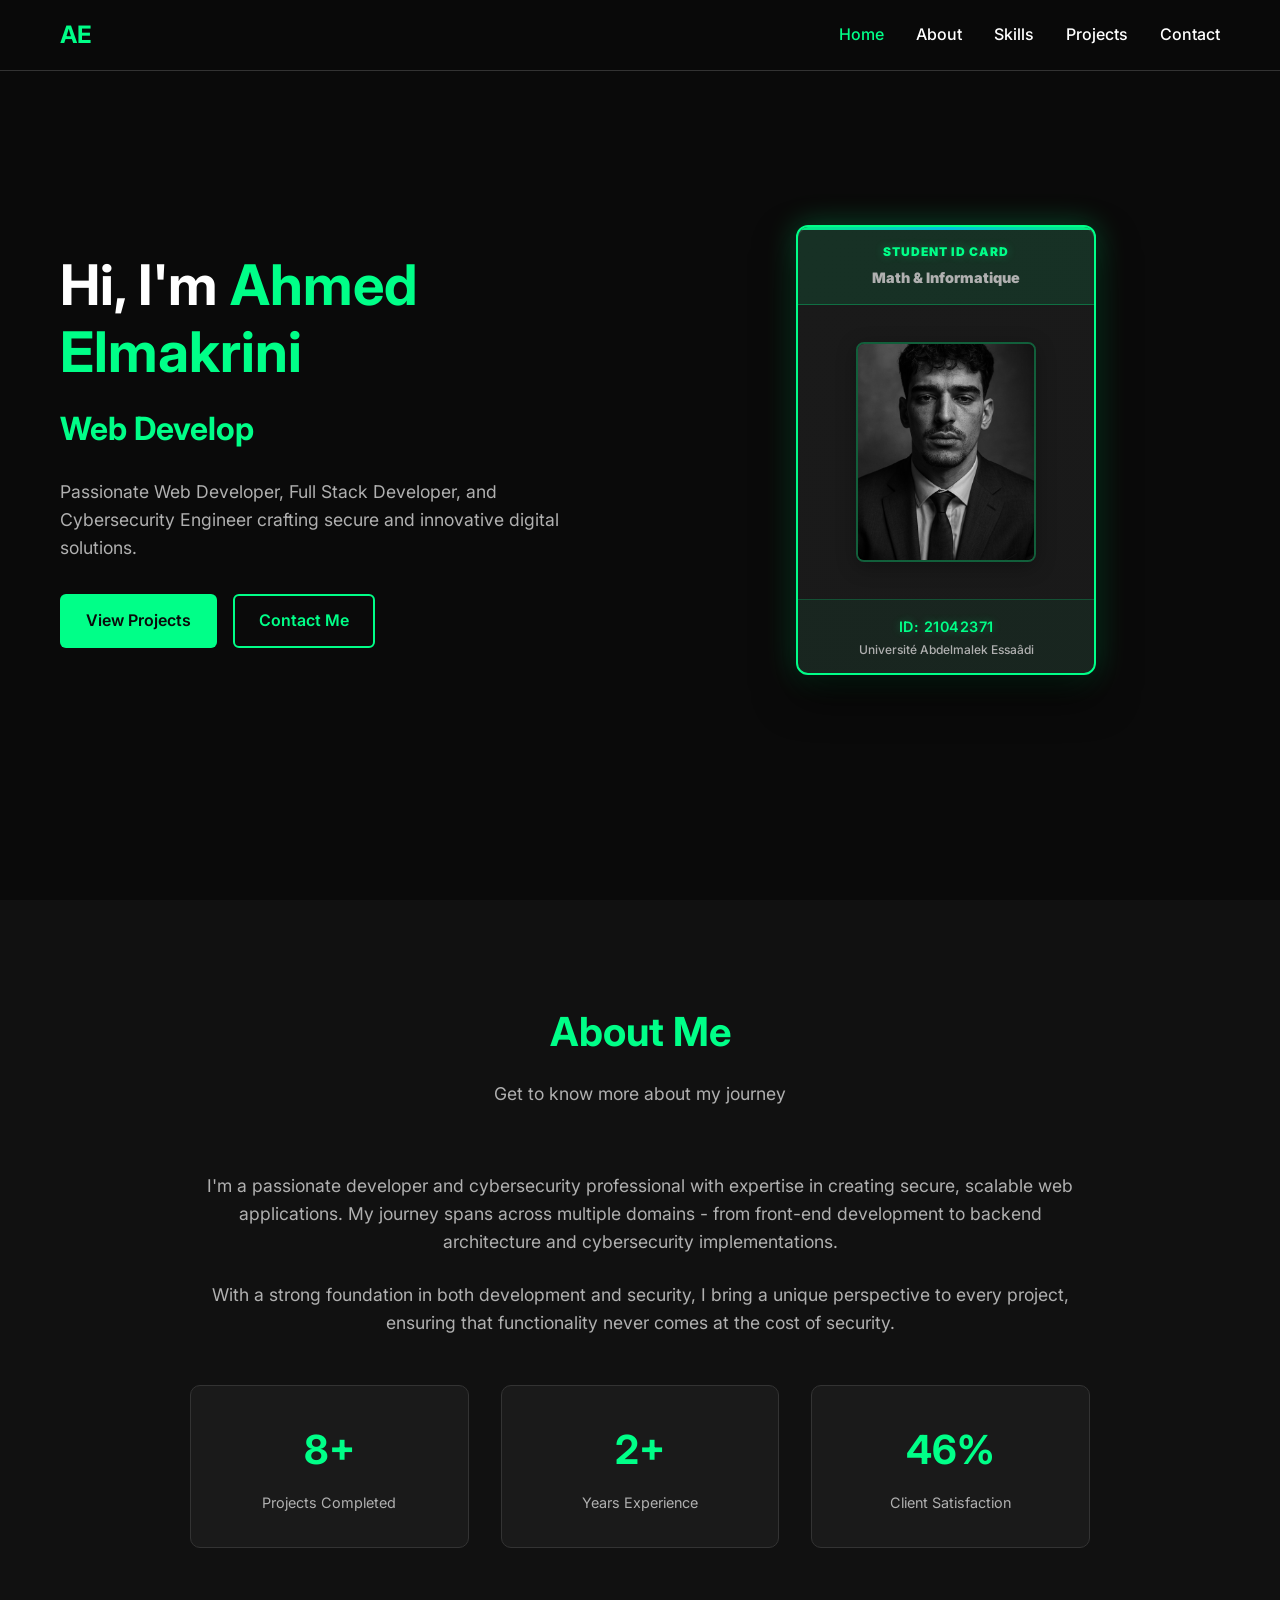
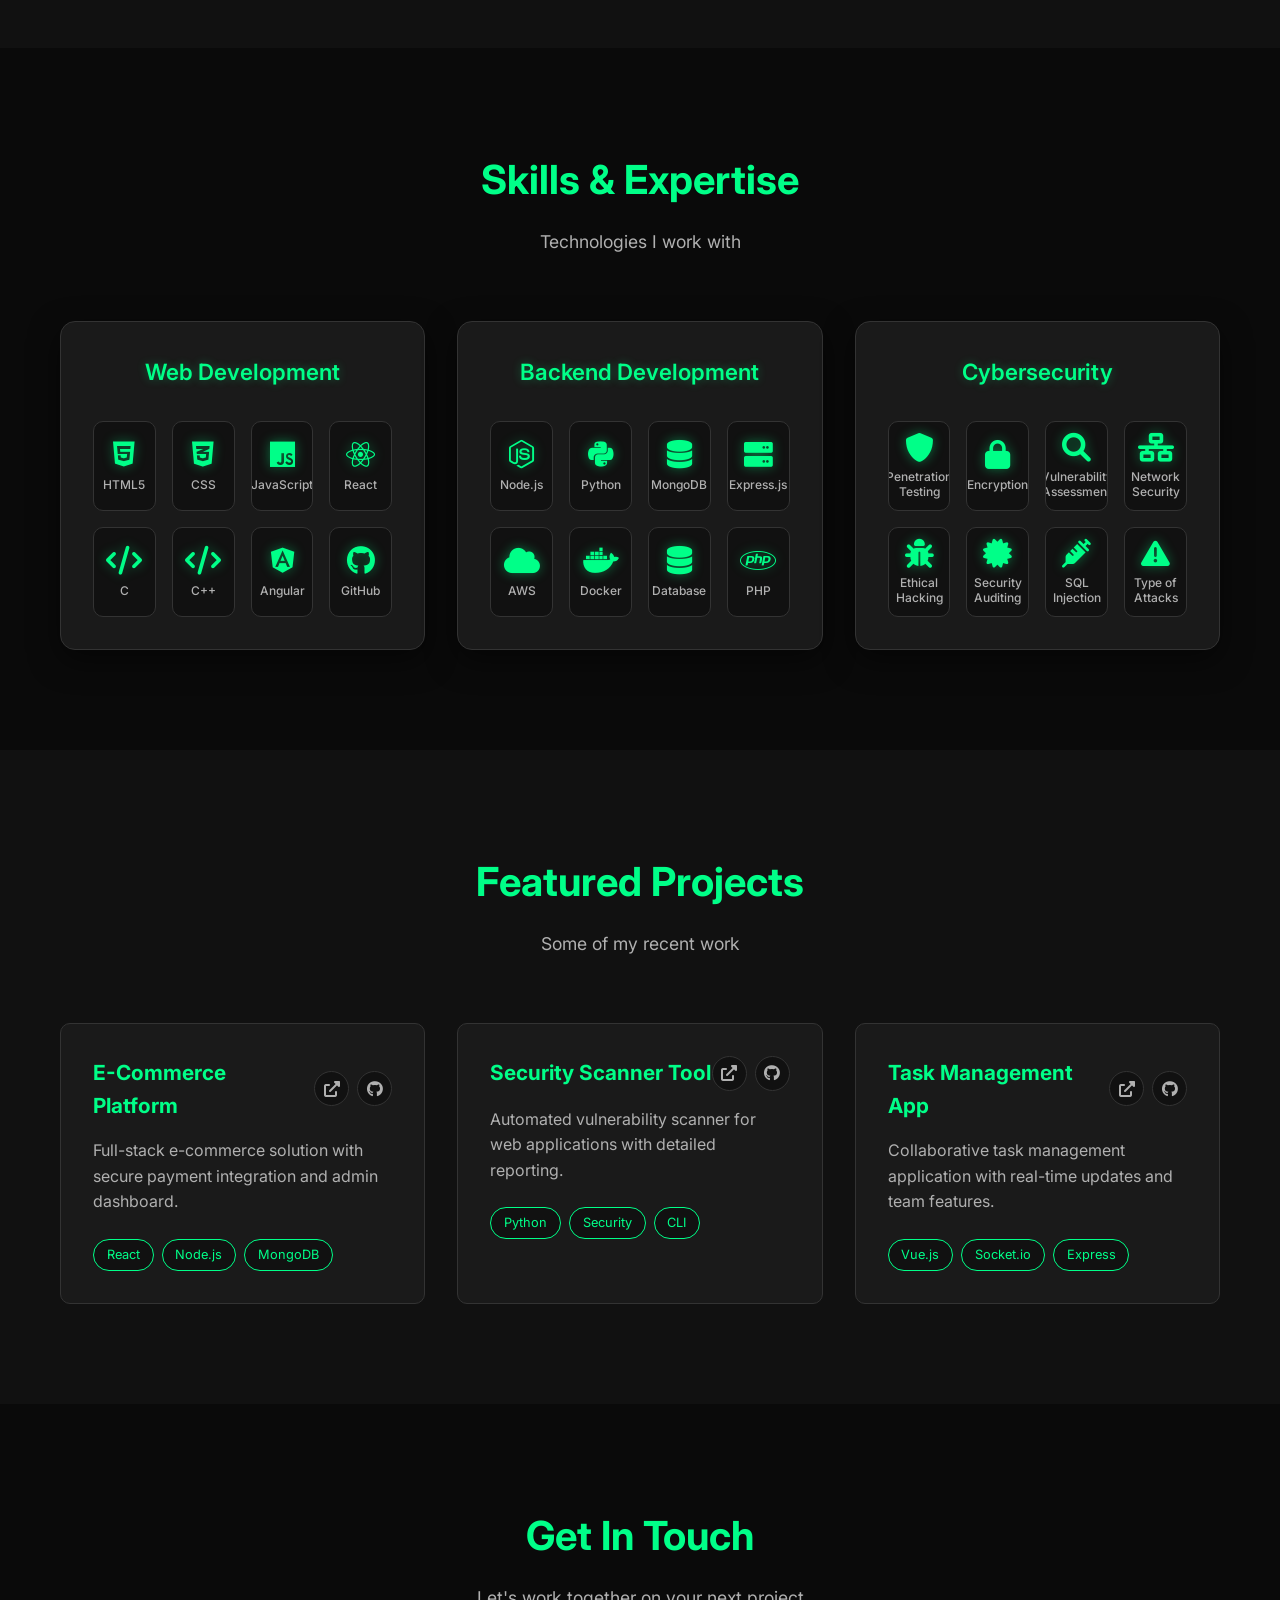
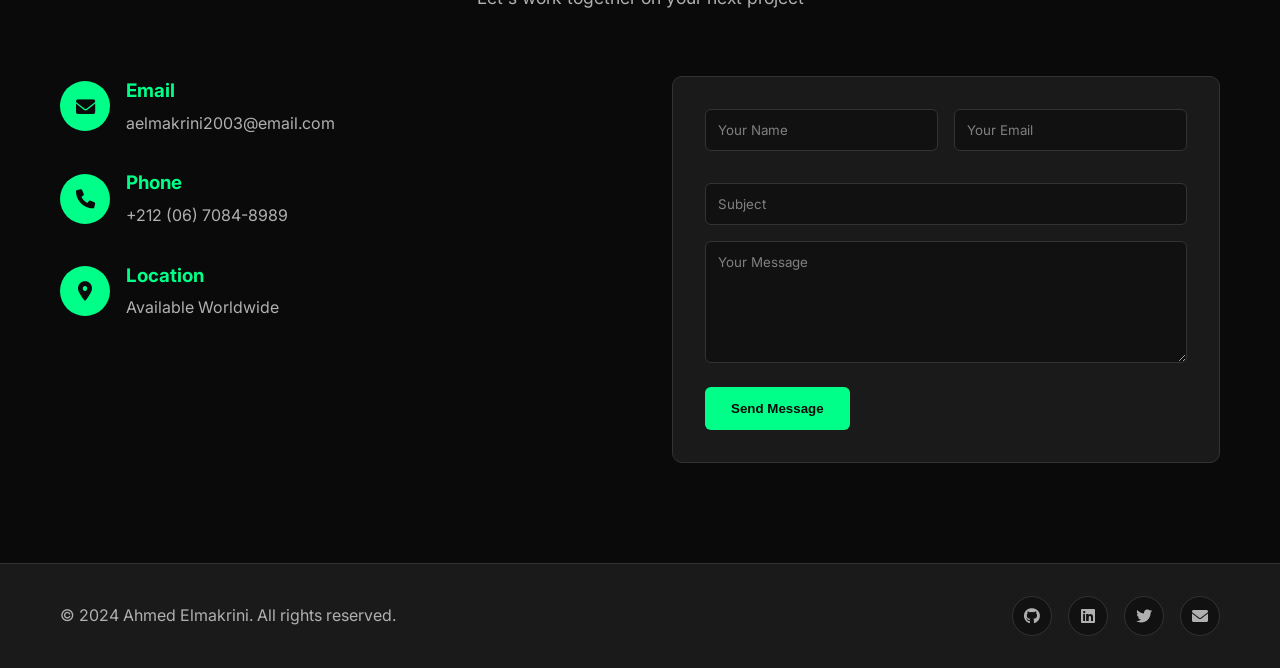
==== index.html @ 664b31a0 "this is my first repository which is a portfolio" ====
<!DOCTYPE html>
<html lang="en">
<head>
    <meta charset="UTF-8">
    <meta name="viewport" content="width=device-width, initial-scale=1.0, viewport-fit=cover">
    <meta name="apple-mobile-web-app-capable" content="yes">
    <meta name="apple-mobile-web-app-status-bar-style" content="black-translucent">
    <meta name="apple-mobile-web-app-title" content="Ahmed Elmakrini">
    <meta name="msapplication-TileColor" content="#0a0a0a">
    <link rel="manifest" href="manifest.json">
    <link rel="apple-touch-icon" sizes="180x180" href="apple-touch-icon.png">
    <title>Ahmed Elmakrini - Portfolio</title>
    <link rel="stylesheet" href="style.css">
    <link href="https://cdnjs.cloudflare.com/ajax/libs/font-awesome/6.0.0/css/all.min.css" rel="stylesheet">
    <link href="https://fonts.googleapis.com/css2?family=Inter:wght@300;400;500;600;700&display=swap" rel="stylesheet">
</head>
<body>
    <!-- Navigation -->
    <nav class="navbar">
        <div class="nav-container">
            <div class="nav-logo">
                <span class="logo-text">AE</span>
            </div>
            <ul class="nav-menu">
                <li><a href="#home" class="nav-link">Home</a></li>
                <li><a href="#about" class="nav-link">About</a></li>
                <li><a href="#skills" class="nav-link">Skills</a></li>
                <li><a href="#projects" class="nav-link">Projects</a></li>
                <li><a href="#contact" class="nav-link">Contact</a></li>
            </ul>
            <div class="nav-toggle" onclick="toggleMobileMenu()">
                <span></span>
                <span></span>
                <span></span>
            </div>
        </div>
    </nav>

    <!-- Hero Section -->
    <section id="home" class="hero">
        <div class="container">
            <div class="hero-content">
                <h1 class="hero-title">
                    Hi, I'm <span class="highlight">Ahmed Elmakrini</span>
                </h1>
                <h2 class="hero-subtitle">
                    <span id="typing-text">Web Developer</span>
                </h2>
                <p class="hero-description">
                    Passionate Web Developer, Full Stack Developer, and Cybersecurity Engineer
                    crafting secure and innovative digital solutions.
                </p>
                <div class="hero-buttons">
                    <a href="#projects" class="btn btn-primary">View Projects</a>
                    <a href="#contact" class="btn btn-secondary">Contact Me</a>
                </div>
            </div>
            <div class="hero-visual">
                <div class="student-card">
                    <div class="card-thread"></div>
                    <div class="card-header">
                        <h3>STUDENT ID CARD</h3>
                        <p>Math & Informatique</p>
                    </div>
                    <div class="card-photo">
                        <img src="image/your-image.jpg" alt="Profile">
                    </div>
                    <div class="card-info">
                        <div class="student-id">ID: 21042371</div>
                        <div class="university">Université Abdelmalek Essaâdi</div>
                    </div>
                </div>
            </div>
        </div>

        <!-- Hacker Terminal -->
        <div class="hacker-terminal" id="hacker-terminal">
            <div class="terminal-header">
                <div class="terminal-controls">
                    <span class="terminal-btn close" onclick="closeHackerTerminal()"></span>
                    <span class="terminal-btn minimize"></span>
                    <span class="terminal-btn maximize"></span>
                </div>
                <div class="terminal-title">ahmed@elmakrini:~$</div>
            </div>
            <div class="terminal-body">
                <div class="terminal-prompt">
                    <span class="prompt-user">root@hacker</span>
                    <span class="prompt-separator">:</span>
                    <span class="prompt-path">~/skills</span>
                    <span class="prompt-symbol">$</span>
                    <span class="prompt-command">scan --skill</span>
                    <span class="typing-cursor">_</span>
                </div>
                <div class="terminal-output" id="terminal-output"></div>
            </div>
        </div>
    </section>

    <!-- About Section -->
    <section id="about" class="about">
        <div class="container">
            <div class="section-header">
                <h2 class="section-title">About Me</h2>
                <p class="section-subtitle">Get to know more about my journey</p>
            </div>
            <div class="about-content">
                <div class="about-text">
                    <p>
                        I'm a passionate developer and cybersecurity professional with expertise in creating
                        secure, scalable web applications. My journey spans across multiple domains - from
                        front-end development to backend architecture and cybersecurity implementations.
                    </p>
                    <p>
                        With a strong foundation in both development and security, I bring a unique perspective
                        to every project, ensuring that functionality never comes at the cost of security.
                    </p>
                </div>
                <div class="stats">
                    <div class="stat-item">
                        <span class="stat-number">15+</span>
                        <span class="stat-label">Projects Completed</span>
                    </div>
                    <div class="stat-item">
                        <span class="stat-number">3+</span>
                        <span class="stat-label">Years Experience</span>
                    </div>
                    <div class="stat-item">
                        <span class="stat-number">100%</span>
                        <span class="stat-label">Client Satisfaction</span>
                    </div>
                </div>
            </div>
        </div>
    </section>

    <!-- Skills Section -->
    <section id="skills" class="skills">
        <div class="container">
            <div class="section-header">
                <h2 class="section-title">Skills & Expertise</h2>
                <p class="section-subtitle">Technologies I work with</p>
            </div>
            <div class="skills-container">
                <div class="skill-category">
                    <h3>Web Development</h3>
                    <div class="skills-grid">
                        <div class="skill-item">
                            <i class="fab fa-html5"></i>
                            <span>HTML5</span>
                        </div>
                        <div class="skill-item">
                            <i class="fab fa-css3-alt"></i>
                            <span>CSS</span>
                        </div>
                        <div class="skill-item">
                            <i class="fab fa-js"></i>
                            <span>JavaScript</span>
                        </div>
                        <div class="skill-item">
                            <i class="fab fa-react"></i>
                            <span>React</span>
                        </div>
                        <div class="skill-item">
                            <i class="fas fa-code"></i>
                            <span>C</span>
                        </div>
                        <div class="skill-item">
                            <i class="fas fa-code"></i>
                            <span>C++</span>
                        </div>
                        <div class="skill-item">
                            <i class="fab fa-angular"></i>
                            <span>Angular</span>
                        </div>
                        <div class="skill-item">
                            <i class="fab fa-github"></i>
                            <span>GitHub</span>
                        </div>
                    </div>
                </div>
                <div class="skill-category">
                    <h3>Backend Development</h3>
                    <div class="skills-grid">
                        <div class="skill-item">
                            <i class="fab fa-node-js"></i>
                            <span>Node.js</span>
                        </div>
                        <div class="skill-item">
                            <i class="fab fa-python"></i>
                            <span>Python</span>
                        </div>
                        <div class="skill-item">
                            <i class="fas fa-database"></i>
                            <span>MongoDB</span>
                        </div>
                        <div class="skill-item">
                            <i class="fas fa-server"></i>
                            <span>Express.js</span>
                        </div>
                        <div class="skill-item">
                            <i class="fas fa-cloud"></i>
                            <span>AWS</span>
                        </div>
                        <div class="skill-item">
                            <i class="fab fa-docker"></i>
                            <span>Docker</span>
                        </div>
                        <div class="skill-item">
                            <i class="fas fa-database"></i>
                            <span>Database</span>
                        </div>
                        <div class="skill-item">
                            <i class="fab fa-php"></i>
                            <span>PHP</span>
                        </div>
                    </div>
                </div>
                <div class="skill-category">
                    <h3>Cybersecurity</h3>
                    <div class="skills-grid">
                        <div class="skill-item">
                            <i class="fas fa-shield-alt"></i>
                            <span>Penetration Testing</span>
                        </div>
                        <div class="skill-item">
                            <i class="fas fa-lock"></i>
                            <span>Encryption</span>
                        </div>
                        <div class="skill-item">
                            <i class="fas fa-search"></i>
                            <span>Vulnerability Assessment</span>
                        </div>
                        <div class="skill-item">
                            <i class="fas fa-network-wired"></i>
                            <span>Network Security</span>
                        </div>
                        <div class="skill-item">
                            <i class="fas fa-bug"></i>
                            <span>Ethical Hacking</span>
                        </div>
                        <div class="skill-item">
                            <i class="fas fa-certificate"></i>
                            <span>Security Auditing</span>
                        </div>
                        <div class="skill-item">
                            <i class="fas fa-syringe"></i>
                            <span>SQL Injection</span>
                        </div>
                        <div class="skill-item">
                            <i class="fas fa-exclamation-triangle"></i>
                            <span>Type of Attacks</span>
                        </div>
                    </div>
                </div>
            </div>
        </div>
    </section>

    <!-- Projects Section -->
    <section id="projects" class="projects">
        <div class="container">
            <div class="section-header">
                <h2 class="section-title">Featured Projects</h2>
                <p class="section-subtitle">Some of my recent work</p>
            </div>
            <div class="projects-grid">
                <div class="project-card">
                    <div class="project-header">
                        <h3>E-Commerce Platform</h3>
                        <div class="project-links">
                            <a href="#" class="project-link" title="Open E-Commerce Platform" aria-label="Open E-Commerce Platform"><i class="fas fa-external-link-alt" aria-hidden="true"></i></a>
                            <a href="https://github.com/ahmed200-em" class="project-link" title="View E-Commerce Platform on GitHub" aria-label="View E-Commerce Platform on GitHub" target="_blank" rel="noopener noreferrer"><i class="fab fa-github" aria-hidden="true"></i></a>
                        </div>
                    </div>
                    <p>Full-stack e-commerce solution with secure payment integration and admin dashboard.</p>
                    <div class="project-tags">
                        <span class="tag">React</span>
                        <span class="tag">Node.js</span>
                        <span class="tag">MongoDB</span>
                    </div>
                </div>
                <div class="project-card">
                    <div class="project-header">
                        <h3>Security Scanner Tool</h3>
                        <div class="project-links">
                            <a href="#" class="project-link" title="Open Security Scanner Tool" aria-label="Open Security Scanner Tool"><i class="fas fa-external-link-alt" aria-hidden="true"></i></a>
                            <a href="https://github.com/ahmed200-em" class="project-link" title="View Security Scanner Tool on GitHub" aria-label="View Security Scanner Tool on GitHub" target="_blank" rel="noopener noreferrer"><i class="fab fa-github" aria-hidden="true"></i></a>
                        </div>
                    </div>
                    <p>Automated vulnerability scanner for web applications with detailed reporting.</p>
                    <div class="project-tags">
                        <span class="tag">Python</span>
                        <span class="tag">Security</span>
                        <span class="tag">CLI</span>
                    </div>
                </div>
                <div class="project-card">
                    <div class="project-header">
                        <h3>Task Management App</h3>
                        <div class="project-links">
                            <a href="#" class="project-link" title="Open Task Management App" aria-label="Open Task Management App"><i class="fas fa-external-link-alt" aria-hidden="true"></i></a>
                            <a href="https://github.com/ahmed200-em" class="project-link" title="View Task Management App on GitHub" aria-label="View Task Management App on GitHub" target="_blank" rel="noopener noreferrer"><i class="fab fa-github" aria-hidden="true"></i></a>
                        </div>
                    </div>
                    <p>Collaborative task management application with real-time updates and team features.</p>
                    <div class="project-tags">
                        <span class="tag">Vue.js</span>
                        <span class="tag">Socket.io</span>
                        <span class="tag">Express</span>
                    </div>
                </div>
            </div>
        </div>
    </section>

    <!-- Contact Section -->
    <section id="contact" class="contact">
        <div class="container">
            <div class="section-header">
                <h2 class="section-title">Get In Touch</h2>
                <p class="section-subtitle">Let's work together on your next project</p>
            </div>
            <div class="contact-content">
                <div class="contact-info">
                    <div class="contact-item">
                        <div class="contact-icon">
                            <i class="fas fa-envelope"></i>
                        </div>
                        <div class="contact-details">
                            <h3>Email</h3>
                            <p>aelmakrini2003@email.com</p>
                        </div>
                    </div>
                    <div class="contact-item">
                        <div class="contact-icon">
                            <i class="fas fa-phone"></i>
                        </div>
                        <div class="contact-details">
                            <h3>Phone</h3>
                            <p>+212 (06) 7084-8989</p>
                        </div>
                    </div>
                    <div class="contact-item">
                        <div class="contact-icon">
                            <i class="fas fa-map-marker-alt"></i>
                        </div>
                        <div class="contact-details">
                            <h3>Location</h3>
                            <p>Available Worldwide</p>
                        </div>
                    </div>
                </div>
                <form class="contact-form">
                    <div class="form-row">
                        <input type="text" placeholder="Your Name" required>
                        <input type="email" placeholder="Your Email" required>
                    </div>
                    <input type="text" placeholder="Subject" required>
                    <textarea placeholder="Your Message" rows="6" required></textarea>
                    <button type="submit" class="btn btn-primary">Send Message</button>
                </form>
            </div>
        </div>
    </section>

    <!-- Footer -->
    <footer class="footer">
        <div class="container">
            <div class="footer-content">
                <div class="footer-text">
                    <p>&copy; 2024 Ahmed Elmakrini. All rights reserved.</p>
                </div>
                <div class="social-links">
                    <a href="https://github.com/ahmed200-em" class="social-link" title="GitHub" aria-label="GitHub" target="_blank" rel="noopener noreferrer"><i class="fab fa-github" aria-hidden="true"></i></a>
                    <a href="#" class="social-link" title="LinkedIn" aria-label="LinkedIn"><i class="fab fa-linkedin" aria-hidden="true"></i></a>
                    <a href="#" class="social-link" title="Twitter" aria-label="Twitter"><i class="fab fa-twitter" aria-hidden="true"></i></a>
                    <a href="#" class="social-link" title="Email" aria-label="Email"><i class="fas fa-envelope" aria-hidden="true"></i></a>
                </div>
            </div>
        </div>
    </footer>

    <script src="script.js"></script>
</body>
</html>
---- style.css ----
/* Reset */
* {
    margin: 0;
    padding: 0;
    box-sizing: border-box;
}

/* Variables */
:root {
    --primary-color: #00ff88;
    --primary-dark: #00cc6a;
    --bg-color: #0a0a0a;
    --bg-secondary: #111111;
    --bg-card: #1a1a1a;
    --text-primary: #ffffff;
    --text-secondary: #b0b0b0;
    --text-muted: #808080;
    --border-color: #333333;
    --shadow: 0 10px 30px rgba(0, 0, 0, 0.5);
    --shadow-hover: 0 15px 40px rgba(0, 255, 136, 0.2);
}

/* Base */
html {
    scroll-behavior: smooth;
}

body {
    font-family: 'Inter', sans-serif;
    background-color: var(--bg-color);
    color: var(--text-primary);
    line-height: 1.6;
}

.container {
    max-width: 1200px;
    margin: 0 auto;
    padding: 0 20px;
}

/* Navigation */
.navbar {
    position: fixed;
    top: 0;
    width: 100%;
    background: rgba(10, 10, 10, 0.95);
    -webkit-backdrop-filter: blur(10px);
    backdrop-filter: blur(10px);
    z-index: 1000;
    padding: 1rem 0;
    border-bottom: 1px solid var(--border-color);
}

.nav-container {
    max-width: 1200px;
    margin: 0 auto;
    padding: 0 20px;
    display: flex;
    justify-content: space-between;
    align-items: center;
}

.nav-logo .logo-text {
    font-size: 1.5rem;
    font-weight: 700;
    color: var(--primary-color);
}

.nav-menu {
    display: flex;
    list-style: none;
    gap: 2rem;
}

.nav-link {
    color: var(--text-primary);
    text-decoration: none;
    font-weight: 500;
    transition: color 0.3s ease;
}

.nav-link:hover,
.nav-link.active {
    color: var(--primary-color);
}

.nav-toggle {
    display: none;
    flex-direction: column;
    cursor: pointer;
    gap: 4px;
}

.nav-toggle span {
    width: 25px;
    height: 3px;
    background: var(--primary-color);
    transition: 0.3s;
}

/* Hero Section */
.hero {
    min-height: 100vh;
    display: flex;
    align-items: center;
    padding-top: 80px;
}

.hero .container {
    display: grid;
    grid-template-columns: 1fr 1fr;
    gap: 4rem;
    align-items: center;
}

.hero-title {
    font-size: 3.5rem;
    font-weight: 700;
    margin-bottom: 1rem;
    line-height: 1.2;
}

.highlight {
    color: var(--primary-color);
}

.hero-subtitle {
    font-size: 2rem;
    color: var(--primary-color);
    margin-bottom: 1.5rem;
    min-height: 2.5rem;
}

.hero-description {
    font-size: 1.1rem;
    color: var(--text-secondary);
    margin-bottom: 2rem;
    max-width: 500px;
}

.hero-buttons {
    display: flex;
    gap: 1rem;
}

.btn {
    display: inline-block;
    padding: 12px 24px;
    border-radius: 6px;
    text-decoration: none;
    font-weight: 600;
    transition: all 0.3s ease;
    border: 2px solid transparent;
}

.btn-primary {
    background: var(--primary-color);
    color: var(--bg-color);
}

.btn-primary:hover {
    background: var(--primary-dark);
    transform: translateY(-2px);
    box-shadow: var(--shadow-hover);
}

.btn-secondary {
    border: 2px solid var(--primary-color);
    color: var(--primary-color);
}

.btn-secondary:hover {
    background: var(--primary-color);
    color: var(--bg-color);
    transform: translateY(-2px);
}

.hero-visual {
    display: flex;
    justify-content: center;
    align-items: center;
    position: relative;
    height: 400px;
}



/* Student ID Card */
.student-card {
    width: 300px;
    height: 450px;
    background: linear-gradient(135deg, var(--bg-card) 0%, rgba(26, 26, 26, 0.98) 100%);
    border-radius: 12px;
    box-shadow:
        0 20px 40px rgba(0, 0, 0, 0.7),
        0 0 30px rgba(0, 255, 136, 0.3),
        inset 0 2px 0 rgba(255, 255, 255, 0.1);
    margin: 20px auto;
    position: relative;
    transition: all 0.4s ease;
    border: 2px solid var(--primary-color);
    -webkit-backdrop-filter: blur(15px);
    backdrop-filter: blur(15px);
    overflow: hidden;
    display: flex;
    flex-direction: column;
}

.student-card::before {
    content: '';
    position: absolute;
    top: 0;
    left: 0;
    right: 0;
    height: 3px;
    background: linear-gradient(90deg, var(--primary-color), #00c8ff, var(--primary-color));
    opacity: 0.9;
}

.student-card:hover {
    transform: translateY(-8px) scale(1.02);
    box-shadow:
        0 30px 60px rgba(0, 0, 0, 0.8),
        0 0 40px rgba(0, 255, 136, 0.4),
        inset 0 2px 0 rgba(255, 255, 255, 0.2);
    border-color: rgba(0, 255, 136, 0.9);
}



/* Card Header */
.card-header {
    background: rgba(0, 255, 136, 0.1);
    padding: 15px;
    text-align: center;
    border-bottom: 1px solid rgba(0, 255, 136, 0.3);
    position: relative;
}

.card-header h3 {
    color: var(--primary-color);
    font-size: 0.75rem;
    font-weight: 900;
    letter-spacing: 1px;
    margin: 0 0 5px 0;
    text-shadow: 0 0 10px rgba(0, 255, 136, 0.3);
}

.card-header p {
    color: var(--text-secondary);
    font-size: 0.9rem;
    font-weight: 900;
    margin: 0;
}

/* Card Photo */
.card-photo {
    flex: 1;
    padding: 30px;
    display: flex;
    align-items: center;
    justify-content: center;
}

.card-photo img {
    width: 180px;
    height: 220px;
    border-radius: 8px;
    object-fit: cover;
    border: 2px solid rgba(0, 255, 136, 0.3);
    box-shadow: 0 5px 20px rgba(0, 0, 0, 0.3);
    transition: all 0.3s ease;
}

.student-card:hover .card-photo img {
    transform: scale(1.02);
    border-color: var(--primary-color);
    box-shadow: 0 8px 25px rgba(0, 255, 136, 0.2);
}

/* Card Info */
.card-info {
    background: rgba(0, 255, 136, 0.05);
    padding: 15px;
    text-align: center;
    border-top: 1px solid rgba(0, 255, 136, 0.2);
}

.student-id {
    color: var(--primary-color);
    font-size: 1rem;
    font-weight: 600;
    margin-bottom: 8px;
    text-shadow: 0 0 8px rgba(0, 255, 136, 0.3);
    letter-spacing: 0.5px;
}

.university {
    color: var(--text-secondary);
    font-size: 0.75rem;
    font-weight: 500;
    line-height: 1.3;
    margin: 0;
}

/* Neck Badge Threads */








.student-info h2 {
    color: var(--text-primary);
    font-size: 1.3rem;
    font-weight: 700;
    margin: 0 0 0.5rem 0;
}

.student-id {
    color: var(--primary-color);
    font-size: 0.9rem;
    font-weight: 600;
    margin: 0 0 0.3rem 0;
}

.department {
    color: var(--text-secondary);
    font-size: 0.8rem;
    line-height: 1.3;
    margin: 0;
}


/* Card Footer */
.card-footer {
    display: flex;
    justify-content: space-between;
    align-items: center;
    padding: 1rem 1.5rem;
    border-top: 1px solid rgba(0, 255, 136, 0.2);
    background: rgba(0, 255, 136, 0.03);
    margin-top: auto;
}

.valid-date {
    color: var(--text-secondary);
    font-size: 0.75rem;
    font-weight: 500;
}

.signature {
    color: var(--primary-color);
    font-size: 0.8rem;
    font-weight: 600;
    font-style: italic;
}






/* Hacker Terminal */
.hacker-terminal {
    position: fixed;
    top: 50%;
    left: 50%;
    transform: translate(-50%, -50%) scale(0);
    width: 90%;
    max-width: 800px;
    height: 500px;
    background: #0d1117;
    border: 1px solid var(--primary-color);
    border-radius: 10px;
    box-shadow: 0 0 50px rgba(0, 255, 136, 0.3);
    z-index: 10000;
    opacity: 0;
    transition: all 0.3s cubic-bezier(0.4, 0, 0.2, 1);
    font-family: 'Courier New', monospace;
    overflow: hidden;
}

.hacker-terminal.active {
    transform: translate(-50%, -50%) scale(1);
    opacity: 1;
}

.terminal-header {
    background: linear-gradient(90deg, #21262d, #161b22);
    padding: 10px 15px;
    display: flex;
    justify-content: space-between;
    align-items: center;
    border-bottom: 1px solid var(--primary-color);
}

.terminal-controls {
    display: flex;
    gap: 8px;
}

.terminal-btn {
    width: 12px;
    height: 12px;
    border-radius: 50%;
    cursor: pointer;
    transition: all 0.2s ease;
}

.terminal-btn.close {
    background: #ff5f57;
}

.terminal-btn.minimize {
    background: #ffbd2e;
}

.terminal-btn.maximize {
    background: #28ca42;
}

.terminal-btn:hover {
    transform: scale(1.2);
    box-shadow: 0 0 10px currentColor;
}

.terminal-title {
    color: var(--primary-color);
    font-size: 0.9rem;
    font-weight: 600;
}

.terminal-body {
    padding: 20px;
    height: calc(100% - 45px);
    overflow-y: auto;
    background: #0d1117;
}

.terminal-prompt {
    display: flex;
    align-items: center;
    margin-bottom: 10px;
    font-size: 0.9rem;
}

.prompt-user {
    color: var(--primary-color);
    font-weight: bold;
}

.prompt-separator {
    color: #6e7681;
    margin: 0 2px;
}

.prompt-path {
    color: #79c0ff;
}

.prompt-symbol {
    color: var(--text-primary);
    margin: 0 5px;
}

.prompt-command {
    color: #ffa657;
    font-weight: bold;
}

.typing-cursor {
    color: var(--primary-color);
    animation: cursor-blink 1s infinite;
    margin-left: 5px;
}

@keyframes cursor-blink {
    0%, 50% { opacity: 1; }
    51%, 100% { opacity: 0; }
}

.terminal-output {
    color: var(--text-primary);
    font-size: 0.85rem;
    line-height: 1.6;
    white-space: pre-wrap;
}

.terminal-output .success {
    color: var(--primary-color);
}

.terminal-output .warning {
    color: #ffa657;
}

.terminal-output .error {
    color: #ff6b6b;
}

.terminal-output .info {
    color: #79c0ff;
}

.terminal-output .highlight {
    color: var(--primary-color);
    font-weight: bold;
    text-shadow: 0 0 5px rgba(0, 255, 136, 0.5);
}

.skill-bar {
    display: flex;
    align-items: center;
    margin: 5px 0;
}

.skill-bar-name {
    width: 120px;
    color: var(--primary-color);
    font-weight: bold;
}

.skill-bar-container {
    flex: 1;
    height: 8px;
    background: #21262d;
    border-radius: 4px;
    overflow: hidden;
    margin: 0 10px;
    border: 1px solid var(--primary-color);
}

.skill-bar-fill {
    height: 100%;
    background: linear-gradient(90deg, var(--primary-color), var(--primary-dark));
    border-radius: 4px;
    width: 0%;
    transition: width 2s ease-in-out;
    box-shadow: 0 0 10px rgba(0, 255, 136, 0.5);
}

.skill-bar-percent {
    color: var(--text-primary);
    font-size: 0.8rem;
    min-width: 40px;
}

/* Sections */
section {
    padding: 100px 0;
}

.section-header {
    text-align: center;
    margin-bottom: 4rem;
}

.section-title {
    font-size: 2.5rem;
    font-weight: 700;
    color: var(--primary-color);
    margin-bottom: 1rem;
}

.section-subtitle {
    font-size: 1.1rem;
    color: var(--text-secondary);
}

/* About Section */
.about {
    background: var(--bg-secondary);
}

.about-content {
    max-width: 900px;
    margin: 0 auto;
}

.about-text {
    text-align: center;
    margin-bottom: 3rem;
}

.about-text p {
    font-size: 1.1rem;
    color: var(--text-secondary);
    margin-bottom: 1.5rem;
}

.stats {
    display: grid;
    grid-template-columns: repeat(3, 1fr);
    gap: 2rem;
}

.stat-item {
    background: var(--bg-card);
    padding: 2rem;
    border-radius: 10px;
    text-align: center;
    border: 1px solid var(--border-color);
    transition: all 0.3s ease;
}

.stat-item:hover {
    transform: translateY(-5px);
    box-shadow: var(--shadow-hover);
    border-color: var(--primary-color);
}

.stat-number {
    display: block;
    font-size: 2.5rem;
    font-weight: 700;
    color: var(--primary-color);
    margin-bottom: 0.5rem;
}

.stat-label {
    color: var(--text-secondary);
    font-size: 0.9rem;
}

/* Skills Section */
.skills-container {
    display: grid;
    grid-template-columns: repeat(3, 1fr);
    gap: 2rem;
    max-width: 1200px;
    margin: 0 auto;
}

.skill-category {
    background: var(--bg-card);
    padding: 2rem;
    border-radius: 15px;
    border: 1px solid var(--border-color);
    box-shadow: var(--shadow);
    transition: all 0.3s ease;
}

.skill-category:hover {
    transform: translateY(-5px);
    box-shadow: var(--shadow-hover);
    border-color: rgba(0, 255, 136, 0.3);
}

.skill-category h3 {
    color: var(--primary-color);
    font-size: 1.4rem;
    margin-bottom: 2rem;
    text-align: center;
    font-weight: 600;
    text-shadow: 0 0 10px rgba(0, 255, 136, 0.3);
}

.skills-grid {
    display: grid;
    grid-template-columns: repeat(4, 1fr);
    gap: 1rem;
    justify-items: center;
}

.skill-item {
    background: var(--bg-secondary);
    padding: 1.2rem 0.8rem;
    border-radius: 10px;
    text-align: center;
    border: 1px solid var(--border-color);
    transition: all 0.3s ease;
    cursor: pointer;
    width: 100%;
    height: 90px;
    -webkit-user-select: none;
    user-select: none;
    display: flex;
    flex-direction: column;
    justify-content: center;
    align-items: center;
    position: relative;
    overflow: hidden;
}

.skill-item::before {
    content: '';
    position: absolute;
    top: 0;
    left: 0;
    right: 0;
    height: 2px;
    background: linear-gradient(90deg, transparent, var(--primary-color), transparent);
    opacity: 0;
    transition: opacity 0.3s ease;
}

.skill-item:hover {
    border-color: var(--primary-color);
    transform: translateY(-5px) scale(1.02);
    box-shadow: 0 15px 35px rgba(0, 255, 136, 0.2);
    background: rgba(0, 255, 136, 0.03);
}

.skill-item:hover::before {
    opacity: 1;
}

.skill-item i {
    font-size: 1.8rem;
    color: var(--primary-color);
    margin-bottom: 0.5rem;
    display: block;
    transition: all 0.3s ease;
    text-shadow: 0 0 12px rgba(0, 255, 136, 0.4);
}

.skill-item:hover i {
    transform: scale(1.1);
    color: var(--text-primary);
    text-shadow: 0 0 18px var(--primary-color);
}

.skill-item span {
    color: var(--text-secondary);
    font-size: 0.75rem;
    font-weight: 500;
    transition: all 0.3s ease;
    opacity: 1;
    transform: translateY(0);
    line-height: 1.2;
}

.skill-item:hover span {
    color: var(--text-primary);
    font-weight: 600;
}

/* Projects Section */
.projects {
    background: var(--bg-secondary);
}

.projects-grid {
    display: grid;
    grid-template-columns: repeat(auto-fit, minmax(350px, 1fr));
    gap: 2rem;
}

.project-card {
    background: var(--bg-card);
    padding: 2rem;
    border-radius: 10px;
    border: 1px solid var(--border-color);
    transition: all 0.3s ease;
}

.project-card:hover {
    transform: translateY(-5px);
    box-shadow: var(--shadow-hover);
    border-color: var(--primary-color);
}

.project-header {
    display: flex;
    justify-content: space-between;
    align-items: center;
    margin-bottom: 1rem;
}

.project-header h3 {
    color: var(--primary-color);
    font-size: 1.3rem;
}

.project-links {
    display: flex;
    gap: 0.5rem;
}

.project-link {
    width: 35px;
    height: 35px;
    background: var(--bg-secondary);
    color: var(--text-secondary);
    display: flex;
    align-items: center;
    justify-content: center;
    border-radius: 50%;
    text-decoration: none;
    transition: all 0.3s ease;
    border: 1px solid var(--border-color);
}

.project-link:hover {
    background: var(--primary-color);
    color: var(--bg-color);
    border-color: var(--primary-color);
}

.project-card p {
    color: var(--text-secondary);
    margin-bottom: 1.5rem;
    line-height: 1.6;
}

.project-tags {
    display: flex;
    gap: 0.5rem;
    flex-wrap: wrap;
}

.tag {
    background: var(--bg-secondary);
    color: var(--primary-color);
    padding: 0.3rem 0.8rem;
    border-radius: 20px;
    font-size: 0.8rem;
    border: 1px solid var(--primary-color);
}

/* Contact Section */
.contact-content {
    display: grid;
    grid-template-columns: 1fr 1fr;
    gap: 4rem;
}

.contact-item {
    display: flex;
    align-items: center;
    gap: 1rem;
    margin-bottom: 2rem;
}

.contact-icon {
    width: 50px;
    height: 50px;
    background: var(--primary-color);
    color: var(--bg-color);
    display: flex;
    align-items: center;
    justify-content: center;
    border-radius: 50%;
    font-size: 1.2rem;
}

.contact-details h3 {
    color: var(--primary-color);
    margin-bottom: 0.3rem;
}

.contact-details p {
    color: var(--text-secondary);
}

.contact-form {
    background: var(--bg-card);
    padding: 2rem;
    border-radius: 10px;
    border: 1px solid var(--border-color);
}

.form-row {
    display: grid;
    grid-template-columns: 1fr 1fr;
    gap: 1rem;
    margin-bottom: 1rem;
}

.contact-form input,
.contact-form textarea {
    width: 100%;
    padding: 12px;
    background: var(--bg-secondary);
    border: 1px solid var(--border-color);
    border-radius: 6px;
    color: var(--text-primary);
    font-family: inherit;
    margin-bottom: 1rem;
    transition: border-color 0.3s ease;
}

.contact-form input:focus,
.contact-form textarea:focus {
    outline: none;
    border-color: var(--primary-color);
}

.contact-form input::placeholder,
.contact-form textarea::placeholder {
    color: var(--text-muted);
}

/* Footer */
.footer {
    background: var(--bg-card);
    padding: 2rem 0;
    border-top: 1px solid var(--border-color);
}

.footer-content {
    display: flex;
    justify-content: space-between;
    align-items: center;
}

.footer-text {
    color: var(--text-secondary);
}

.social-links {
    display: flex;
    gap: 1rem;
}

.social-link {
    width: 40px;
    height: 40px;
    background: var(--bg-secondary);
    color: var(--text-secondary);
    display: flex;
    align-items: center;
    justify-content: center;
    border-radius: 50%;
    text-decoration: none;
    transition: all 0.3s ease;
    border: 1px solid var(--border-color);
}

.social-link:hover {
    background: var(--primary-color);
    color: var(--bg-color);
    border-color: var(--primary-color);
    transform: translateY(-2px);
}

/* Mobile Responsive */
@media (max-width: 768px) {
    /* Navigation optimized for mobile */
    .navbar {
        padding: 0.8rem 0;
        box-shadow: 0 5px 20px rgba(0, 0, 0, 0.3);
    }

    .nav-menu {
            position: fixed;
            left: -100%;
            top: 65px;
            flex-direction: column;
            background: rgba(10, 10, 10, 0.98);
            -webkit-backdrop-filter: blur(20px);
            backdrop-filter: blur(20px);
            width: 100%;
            text-align: center;
            transition: 0.3s;
            padding: 2rem 0;
            border-top: 1px solid var(--border-color);
            box-shadow: 0 5px 20px rgba(0, 0, 0, 0.3);
        }

    .nav-menu.active {
        left: 0;
    }

    .nav-toggle {
        display: flex;
    }

    /* Hero section optimized for mobile */
    .hero {
        padding-top: 100px;
        min-height: 80vh;
    }

    .hero .container {
        grid-template-columns: 1fr;
        text-align: center;
        gap: 2rem;
    }

    .hero-title {
        font-size: 2.2rem;
        line-height: 1.3;
    }

    .hero-subtitle {
        font-size: 1.3rem;
        min-height: 2rem;
    }

    .hero-description {
        font-size: 1rem;
        margin-bottom: 2rem;
    }

    .hero-buttons {
        flex-direction: column;
        align-items: center;
        gap: 1rem;
    }

    .btn {
        width: 200px;
        text-align: center;
    }

    /* Sections with better mobile spacing */
    section {
        padding: 60px 0;
    }

    .section-title {
        font-size: 2rem;
    }

    .section-header {
        margin-bottom: 3rem;
    }

    /* Stats optimized for mobile */
    .stats {
        grid-template-columns: 1fr;
        gap: 1.5rem;
    }

    .stat-item {
        padding: 1.5rem;
    }

    /* Skills optimized for mobile */
    .skills-container {
        grid-template-columns: 1fr;
        gap: 2rem;
    }

    .skill-category {
        padding: 1.5rem;
    }

    .skills-grid {
        grid-template-columns: repeat(3, 1fr);
        gap: 1rem;
    }

    .skill-item {
        padding: 1.2rem 0.8rem;
        height: 85px;
    }

    .skill-item i {
        font-size: 1.6rem;
        margin-bottom: 0.4rem;
    }

    .skill-item span {
        font-size: 0.7rem;
    }

    /* Projects optimized for mobile */
    .projects-grid {
        grid-template-columns: 1fr;
        gap: 1.5rem;
    }

    .project-card {
        padding: 1.5rem;
    }

    /* Contact optimized for mobile */
    .contact-content {
        grid-template-columns: 1fr;
        gap: 2rem;
    }

    .contact-form {
        padding: 1.5rem;
    }

    .form-row {
        grid-template-columns: 1fr;
        gap: 0;
    }

    .contact-form input,
    .contact-form textarea {
        font-size: 16px; /* Prevents zoom on iOS */
        padding: 15px;
    }

    /* Footer optimized for mobile */
    .footer-content {
        flex-direction: column;
        gap: 1.5rem;
        text-align: center;
    }

    .social-links {
        justify-content: center;
    }

    .hero-visual {
        height: 320px;
    }

    /* Student Card Mobile */
    .student-card {
        width: 240px;
        height: 350px;
    }

    .card-photo {
        padding: 15px;
    }

    .card-photo img {
        width: 160px;
        height: 190px;
    }

    .card-header {
        padding: 12px;
    }

    .card-header h3 {
        font-size: 0.8rem;
    }

    .card-header p {
        font-size: 0.75rem;
    }

    .card-info {
        padding: 12px;
    }

    .student-id {
        font-size: 0.9rem;
    }

    .university {
        font-size: 0.7rem;
    }


    /* Mobile touch improvements */
    .skill-item,
    .project-card,
    .stat-item {
        cursor: pointer;
    }

    /* Better tap targets for mobile */
    .nav-link {
        padding: 0.8rem;
        display: block;
    }

    .project-link,
    .social-link {
        min-width: 44px;
        min-height: 44px;
    }
}

/* iPhone specific optimizations */
@media (max-width: 414px) {
    .container {
        padding: 0 15px;
    }

    .hero-title {
        font-size: 1.8rem;
    }

    .section-title {
        font-size: 1.8rem;
    }

    .skills-grid {
        grid-template-columns: repeat(2, 1fr);
        gap: 0.8rem;
    }

    .skill-item {
        padding: 1.2rem 0.8rem;
        height: 80px;
    }

    .skill-item i {
        font-size: 1.4rem;
        margin-bottom: 0.4rem;
    }

    .skill-item span {
        font-size: 0.65rem;
    }

    /* Better button sizing for iPhone */
    .btn {
        width: 100%;
        padding: 15px;
        font-size: 1rem;
    }

    .hero-buttons {
        width: 100%;
        max-width: 300px;
        margin: 0 auto;
    }

    /* Improved form for iPhone */
    .contact-form input,
    .contact-form textarea {
        border-radius: 8px;
        font-size: 16px;
    }
}

/* iPhone landscape orientation */
@media (max-width: 768px) and (orientation: landscape) {
    .hero {
        min-height: 100vh;
    }

    .hero-title {
        font-size: 2rem;
    }

    section {
        padding: 50px 0;
    }
}

/* Safe area support for iPhone X and newer */
@supports (padding-top: constant(safe-area-inset-top)) {
    .navbar {
        padding-top: calc(constant(safe-area-inset-top) + 1rem);
    }

    .hero {
        padding-top: calc(constant(safe-area-inset-top) + 100px);
    }
}

@supports (padding-top: env(safe-area-inset-top)) {
    .navbar {
        padding-top: calc(env(safe-area-inset-top) + 1rem);
    }

    .hero {
        padding-top: calc(env(safe-area-inset-top) + 100px);
    }
}
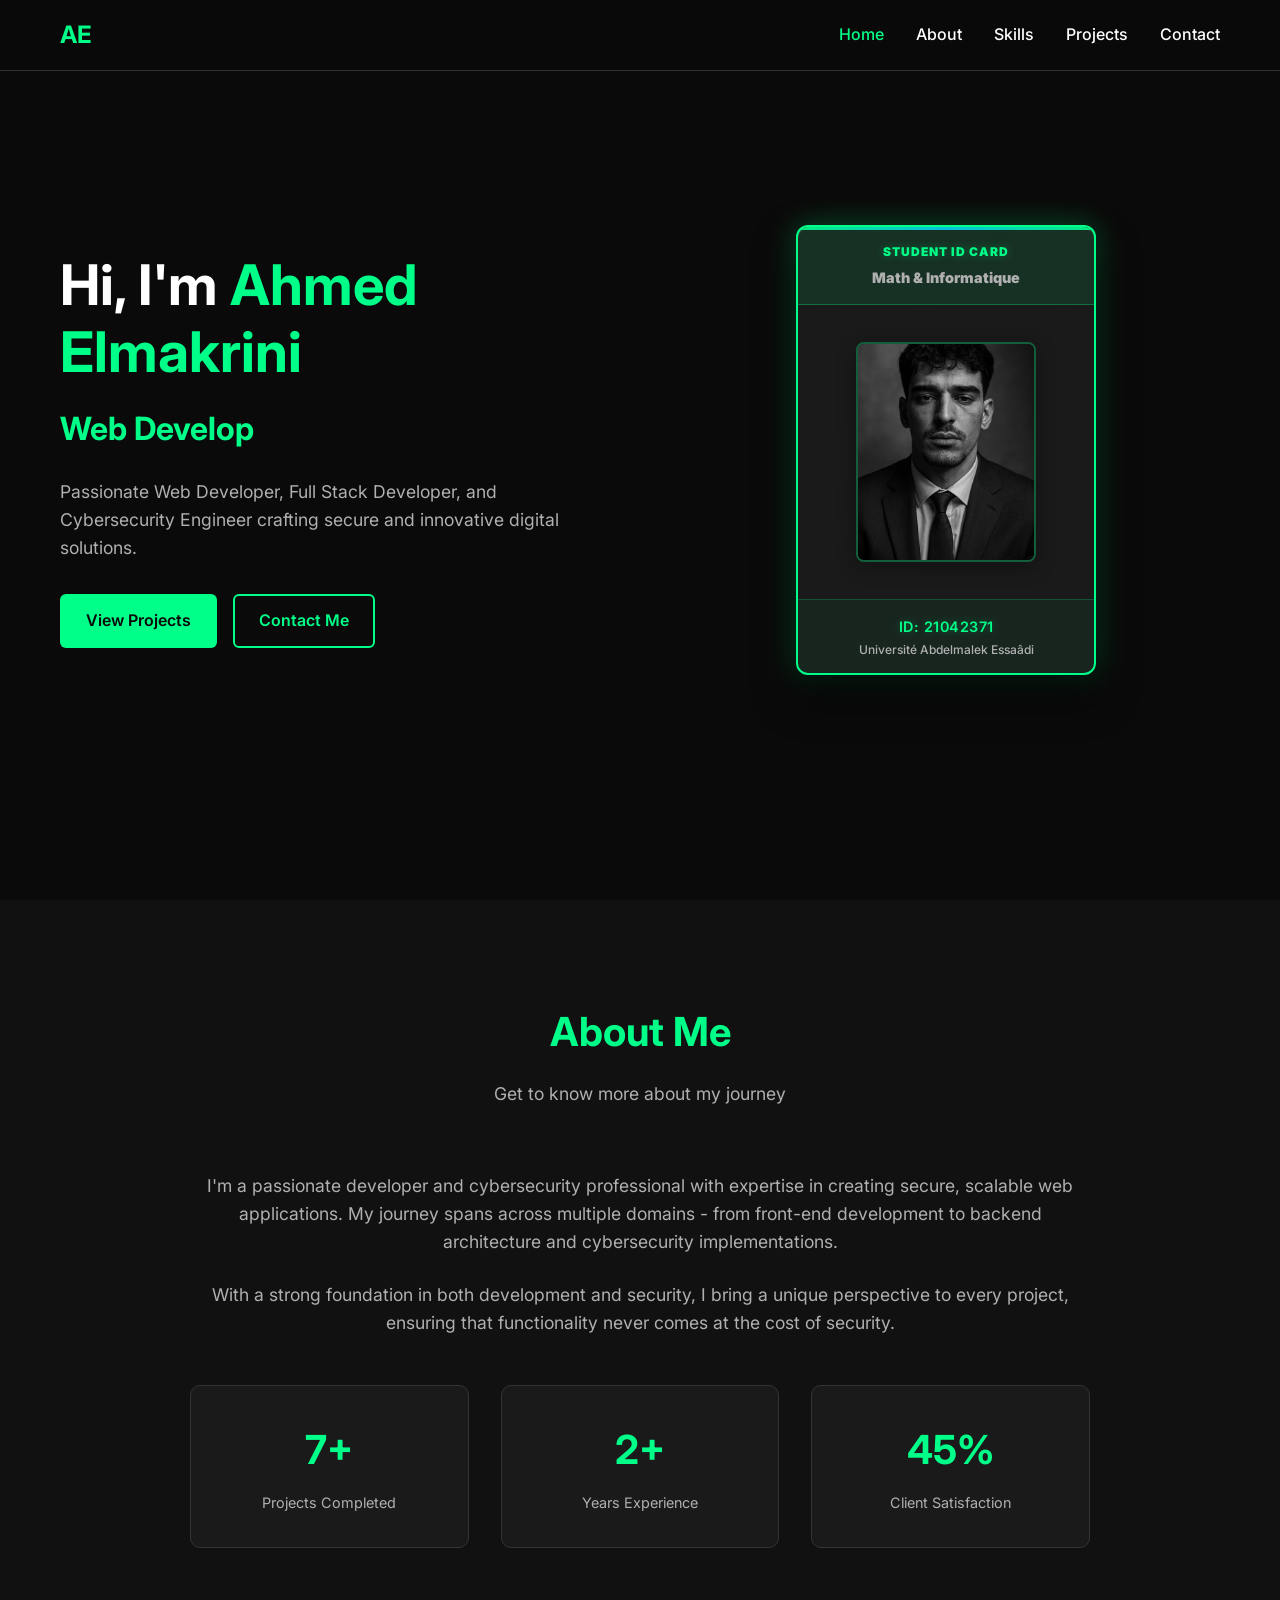
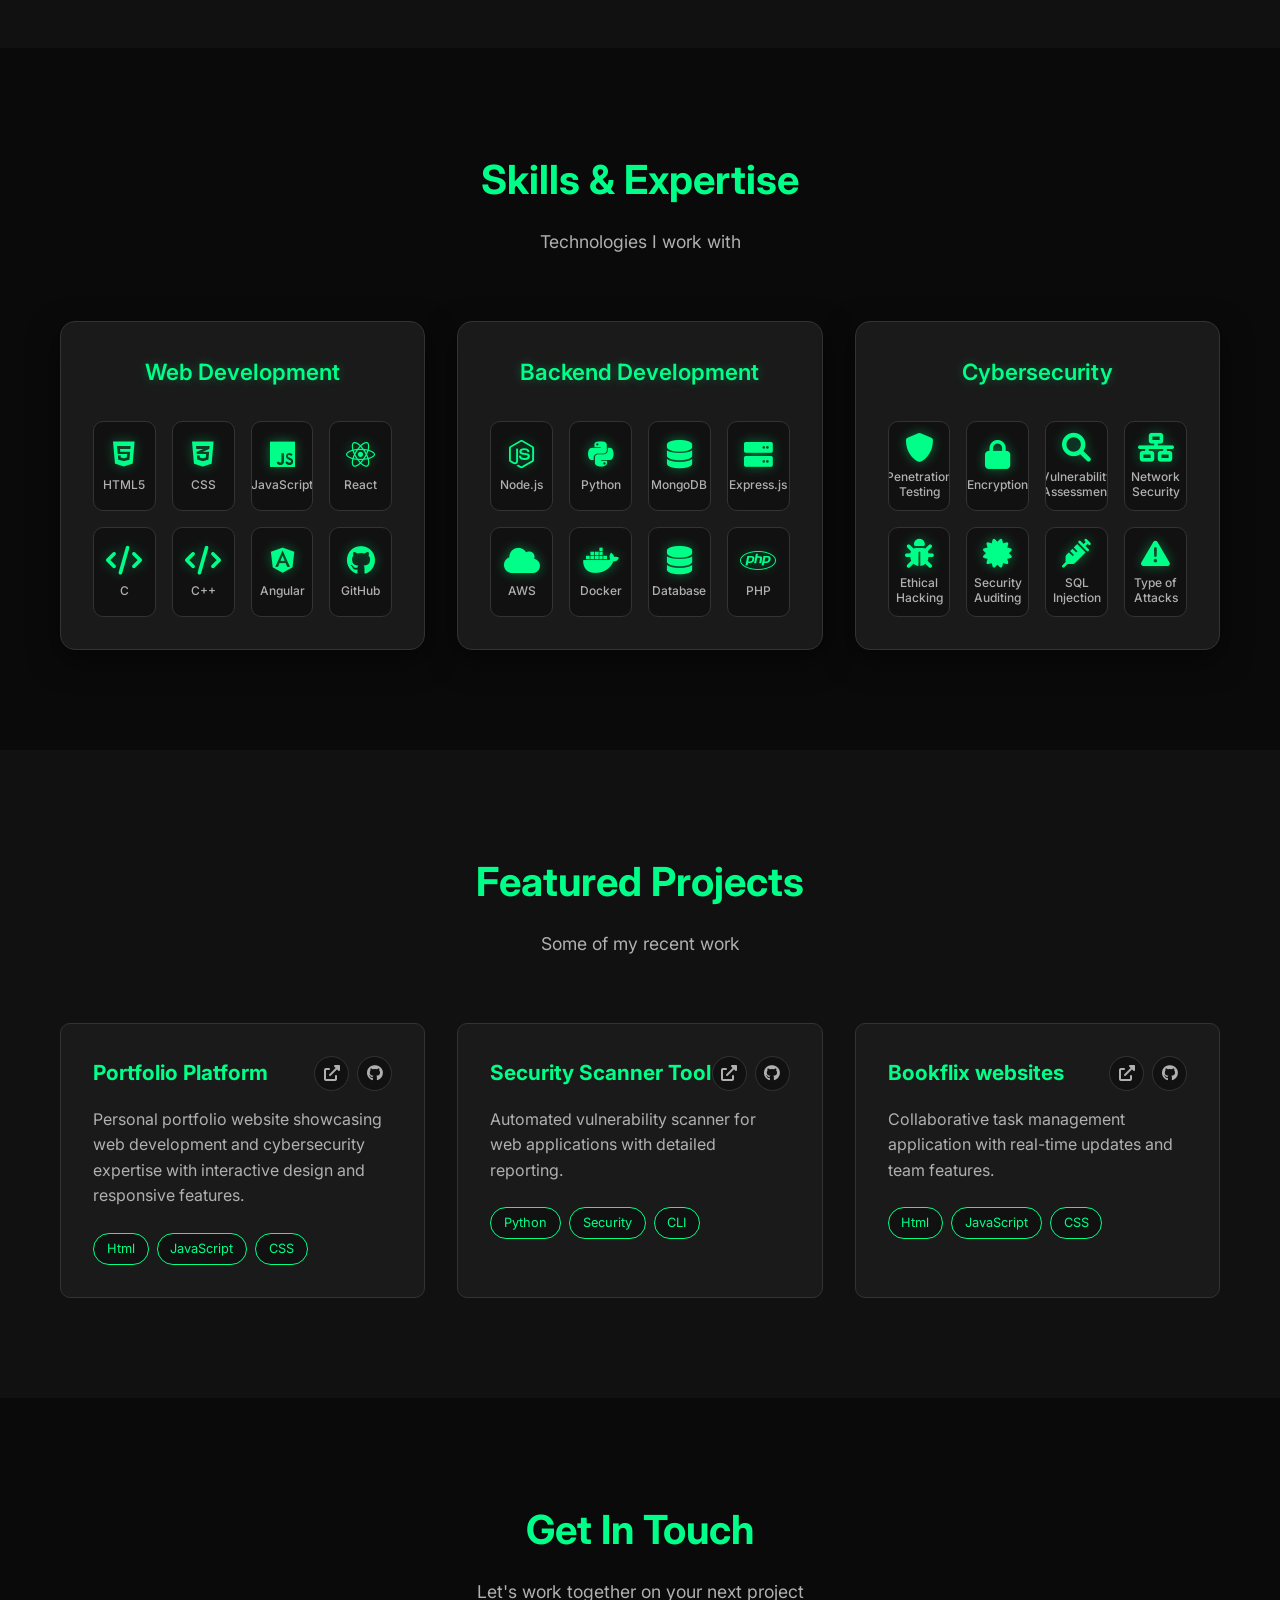
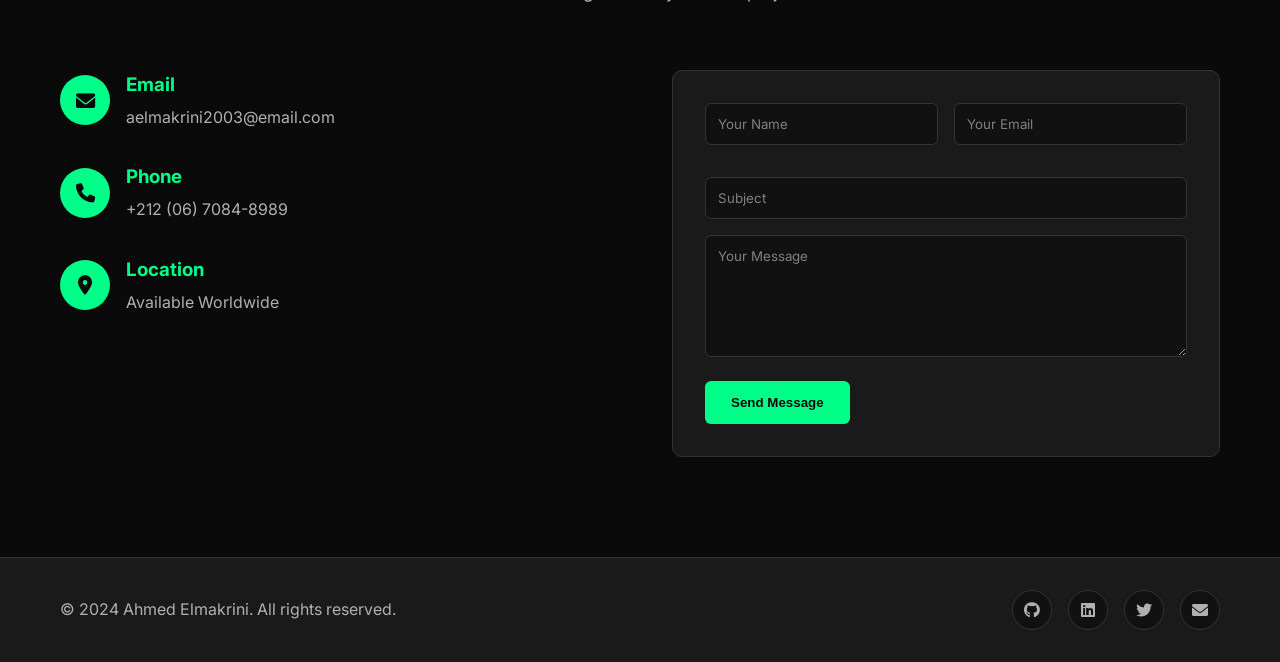
==== commit c2f92d07: "update portfolio" ====
--- a/index.html
+++ b/index.html
@@ -267,17 +267,17 @@
             <div class="projects-grid">
                 <div class="project-card">
                     <div class="project-header">
-                        <h3>E-Commerce Platform</h3>
+                        <h3>Portfolio Platform</h3>
                         <div class="project-links">
                             <a href="#" class="project-link" title="Open E-Commerce Platform" aria-label="Open E-Commerce Platform"><i class="fas fa-external-link-alt" aria-hidden="true"></i></a>
-                            <a href="https://github.com/ahmed200-em" class="project-link" title="View E-Commerce Platform on GitHub" aria-label="View E-Commerce Platform on GitHub" target="_blank" rel="noopener noreferrer"><i class="fab fa-github" aria-hidden="true"></i></a>
-                        </div>
-                    </div>
-                    <p>Full-stack e-commerce solution with secure payment integration and admin dashboard.</p>
+                            <a href="https://github.com/ahmed200-em/myportfolio" class="project-link" title="View E-Commerce Platform on GitHub" aria-label="View E-Commerce Platform on GitHub" target="_blank" rel="noopener noreferrer"><i class="fab fa-github" aria-hidden="true"></i></a>
+                        </div>
+                    </div>
+                    <p>Personal portfolio website showcasing web development and cybersecurity expertise with interactive design and responsive features.</p>
                     <div class="project-tags">
-                        <span class="tag">React</span>
-                        <span class="tag">Node.js</span>
-                        <span class="tag">MongoDB</span>
+                        <span class="tag">Html</span>
+                        <span class="tag">JavaScript</span>
+                        <span class="tag">CSS</span>
                     </div>
                 </div>
                 <div class="project-card">
@@ -297,17 +297,17 @@
                 </div>
                 <div class="project-card">
                     <div class="project-header">
-                        <h3>Task Management App</h3>
+                        <h3>Bookflix websites</h3>
                         <div class="project-links">
                             <a href="#" class="project-link" title="Open Task Management App" aria-label="Open Task Management App"><i class="fas fa-external-link-alt" aria-hidden="true"></i></a>
-                            <a href="https://github.com/ahmed200-em" class="project-link" title="View Task Management App on GitHub" aria-label="View Task Management App on GitHub" target="_blank" rel="noopener noreferrer"><i class="fab fa-github" aria-hidden="true"></i></a>
+                            <a href="https://github.com/ahmed200-em/bookflix-web" class="project-link" title="View Task Management App on GitHub" aria-label="View Task Management App on GitHub" target="_blank" rel="noopener noreferrer"><i class="fab fa-github" aria-hidden="true"></i></a>
                         </div>
                     </div>
                     <p>Collaborative task management application with real-time updates and team features.</p>
                     <div class="project-tags">
-                        <span class="tag">Vue.js</span>
-                        <span class="tag">Socket.io</span>
-                        <span class="tag">Express</span>
+                        <span class="tag">Html</span>
+                        <span class="tag">JavaScript</span>
+                        <span class="tag">CSS</span>
                     </div>
                 </div>
             </div>
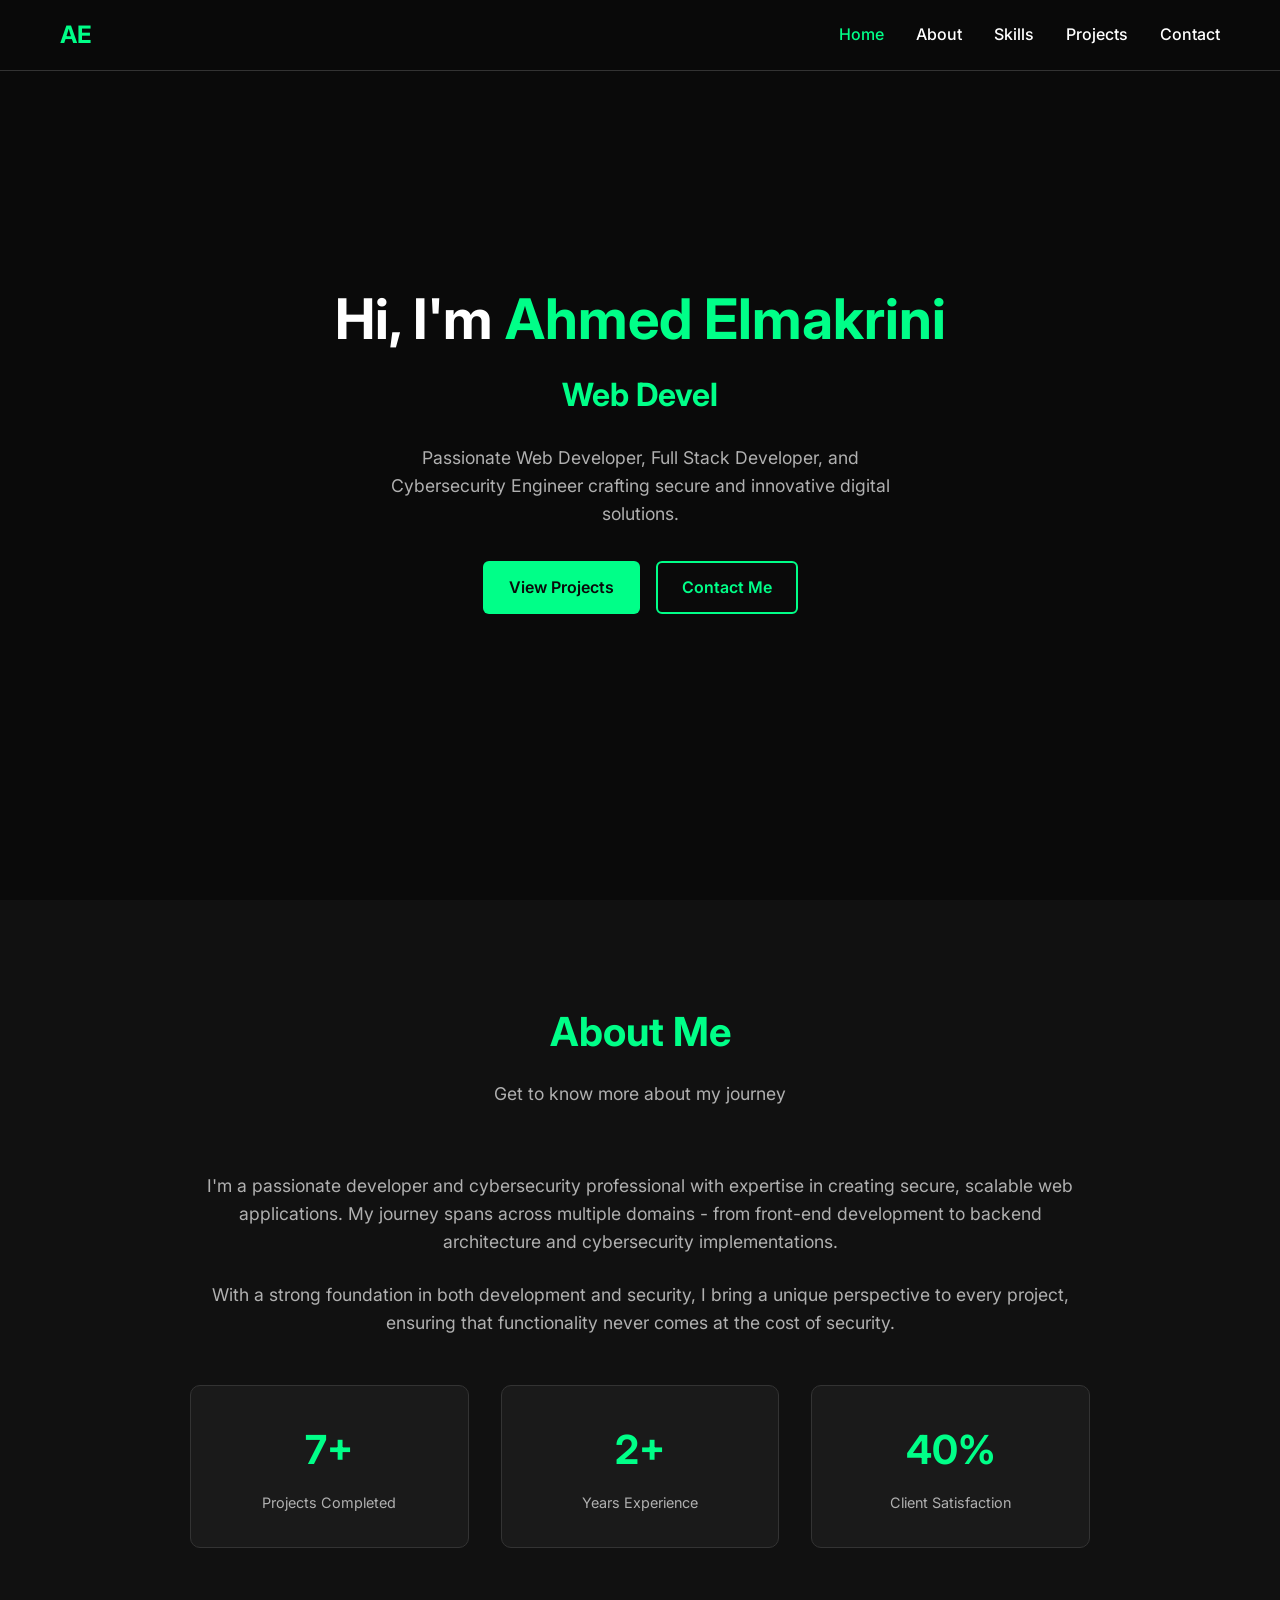
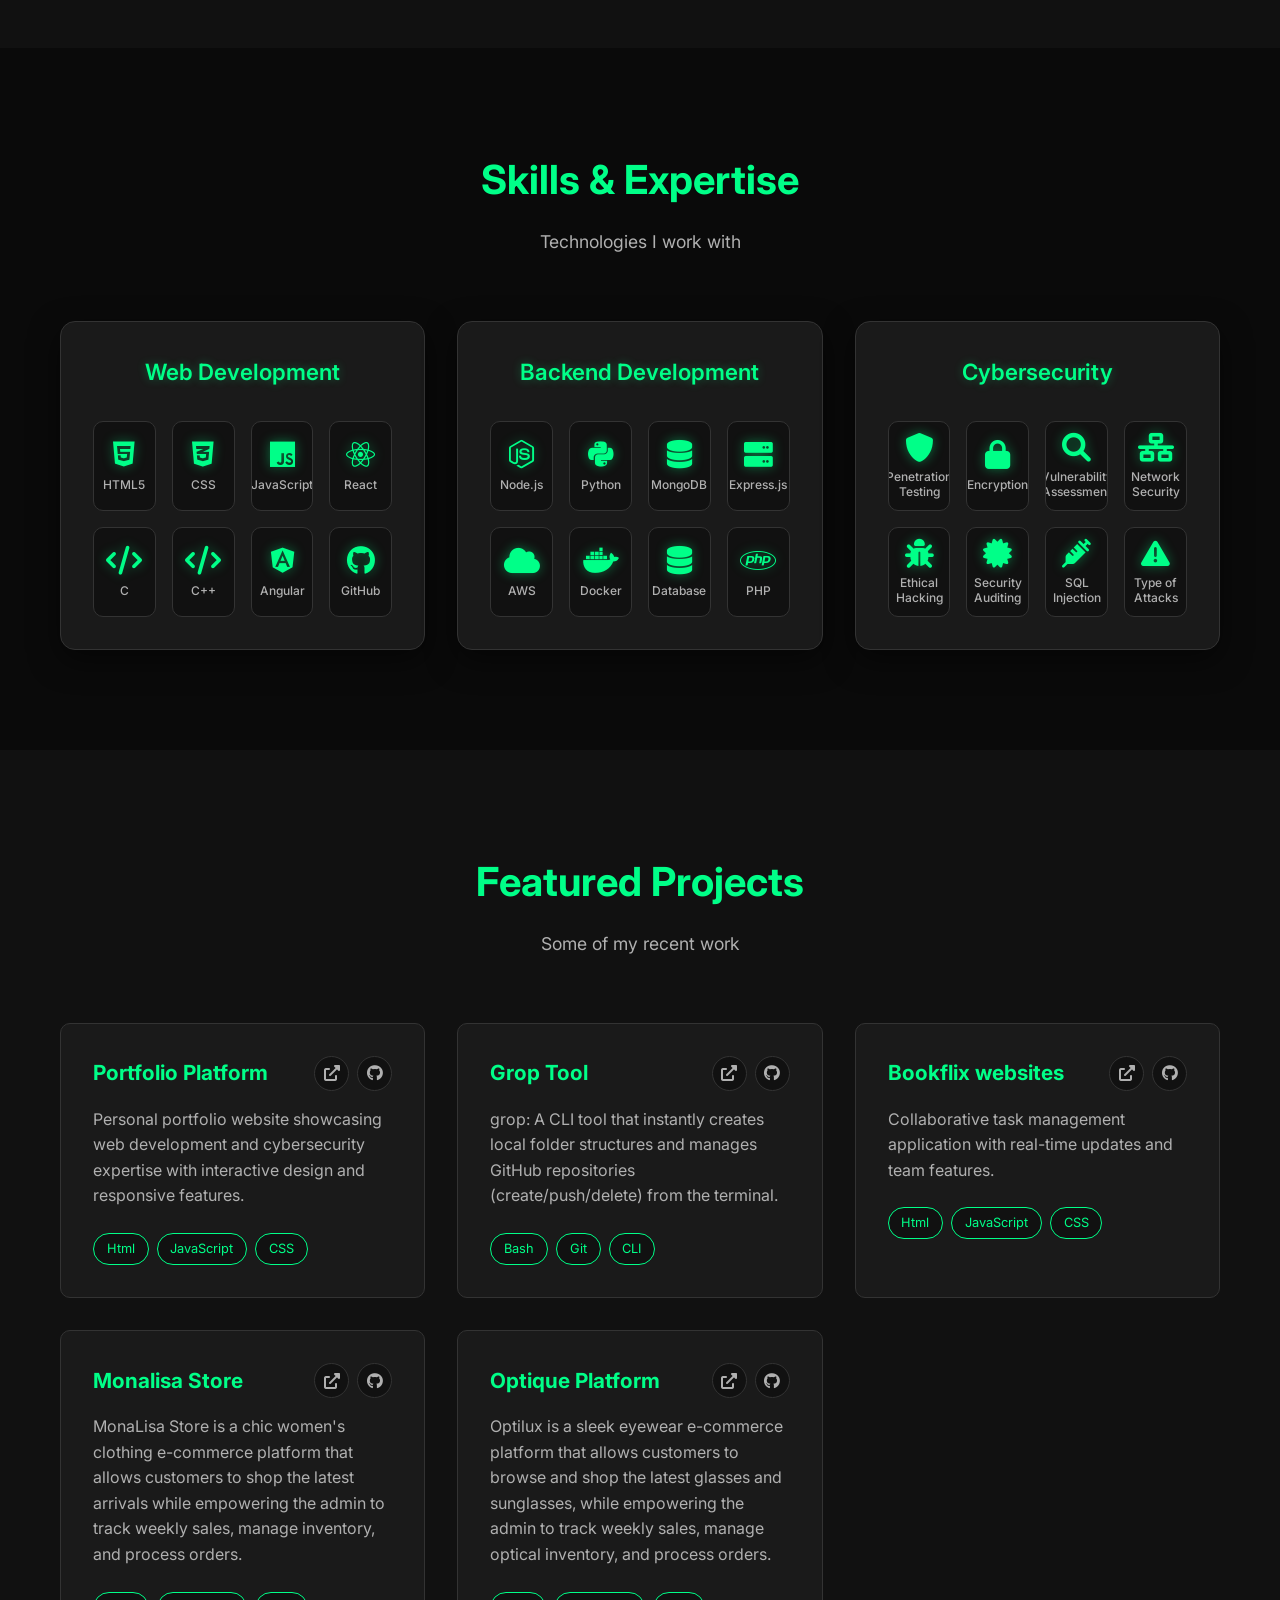
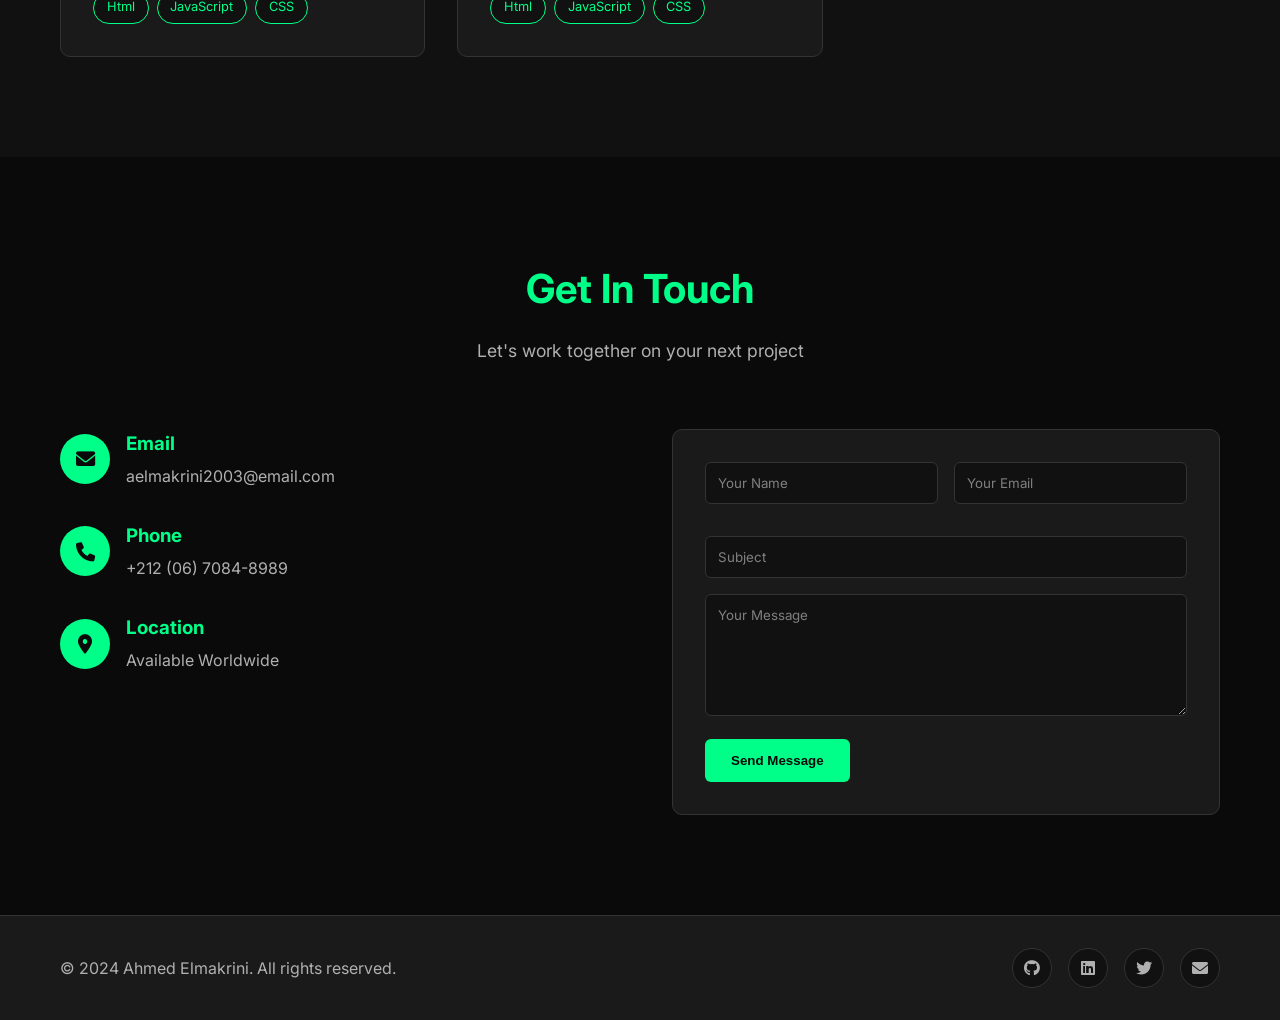
==== commit a010bf1b: "deleted the card from the hero section and centred the content in the hero section and i add two moo" ====
--- a/index.html
+++ b/index.html
@@ -1,386 +1,529 @@
-<!DOCTYPE html>
+<!doctype html>
 <html lang="en">
-<head>
-    <meta charset="UTF-8">
-    <meta name="viewport" content="width=device-width, initial-scale=1.0, viewport-fit=cover">
-    <meta name="apple-mobile-web-app-capable" content="yes">
-    <meta name="apple-mobile-web-app-status-bar-style" content="black-translucent">
-    <meta name="apple-mobile-web-app-title" content="Ahmed Elmakrini">
-    <meta name="msapplication-TileColor" content="#0a0a0a">
-    <link rel="manifest" href="manifest.json">
-    <link rel="apple-touch-icon" sizes="180x180" href="apple-touch-icon.png">
+  <head>
+    <meta charset="UTF-8" />
+    <meta
+      name="viewport"
+      content="width=device-width, initial-scale=1.0, viewport-fit=cover"
+    />
+    <meta name="apple-mobile-web-app-capable" content="yes" />
+    <meta
+      name="apple-mobile-web-app-status-bar-style"
+      content="black-translucent"
+    />
+    <meta name="apple-mobile-web-app-title" content="Ahmed Elmakrini" />
+    <meta name="msapplication-TileColor" content="#0a0a0a" />
+    <link rel="manifest" href="manifest.json" />
+    <link rel="apple-touch-icon" sizes="180x180" href="apple-touch-icon.png" />
     <title>Ahmed Elmakrini - Portfolio</title>
-    <link rel="stylesheet" href="style.css">
-    <link href="https://cdnjs.cloudflare.com/ajax/libs/font-awesome/6.0.0/css/all.min.css" rel="stylesheet">
-    <link href="https://fonts.googleapis.com/css2?family=Inter:wght@300;400;500;600;700&display=swap" rel="stylesheet">
-</head>
-<body>
-    <!-- Navigation -->
-    <nav class="navbar">
+    <link rel="stylesheet" href="css/style.css" />
+    <link
+      href="https://cdnjs.cloudflare.com/ajax/libs/font-awesome/6.0.0/css/all.min.css"
+      rel="stylesheet"
+    />
+    <link
+      href="https://fonts.googleapis.com/css2?family=Inter:wght@300;400;500;600;700&display=swap"
+      rel="stylesheet"
+    />
+  </head>
+  <body>
+    <!-- ! this is the header  -->
+    <header>
+      <!-- Navigation -->
+      <nav class="navbar">
         <div class="nav-container">
-            <div class="nav-logo">
-                <span class="logo-text">AE</span>
-            </div>
-            <ul class="nav-menu">
-                <li><a href="#home" class="nav-link">Home</a></li>
-                <li><a href="#about" class="nav-link">About</a></li>
-                <li><a href="#skills" class="nav-link">Skills</a></li>
-                <li><a href="#projects" class="nav-link">Projects</a></li>
-                <li><a href="#contact" class="nav-link">Contact</a></li>
-            </ul>
-            <div class="nav-toggle" onclick="toggleMobileMenu()">
-                <span></span>
-                <span></span>
-                <span></span>
-            </div>
-        </div>
-    </nav>
-
-    <!-- Hero Section -->
-    <section id="home" class="hero">
+          <div class="nav-logo">
+            <span class="logo-text">AE</span>
+          </div>
+          <ul class="nav-menu">
+            <li><a href="#home" class="nav-link">Home</a></li>
+            <li><a href="#about" class="nav-link">About</a></li>
+            <li><a href="#skills" class="nav-link">Skills</a></li>
+            <li><a href="#projects" class="nav-link">Projects</a></li>
+            <li><a href="#contact" class="nav-link">Contact</a></li>
+          </ul>
+          <div class="nav-toggle" onclick="toggleMobileMenu()">
+            <span></span>
+            <span></span>
+            <span></span>
+          </div>
+        </div>
+      </nav>
+    </header>
+    <!-- ! this is the main content  -->
+    <main>
+      <!-- Hero Section -->
+      <section id="home" class="hero">
         <div class="container">
-            <div class="hero-content">
-                <h1 class="hero-title">
-                    Hi, I'm <span class="highlight">Ahmed Elmakrini</span>
-                </h1>
-                <h2 class="hero-subtitle">
-                    <span id="typing-text">Web Developer</span>
-                </h2>
-                <p class="hero-description">
-                    Passionate Web Developer, Full Stack Developer, and Cybersecurity Engineer
-                    crafting secure and innovative digital solutions.
-                </p>
-                <div class="hero-buttons">
-                    <a href="#projects" class="btn btn-primary">View Projects</a>
-                    <a href="#contact" class="btn btn-secondary">Contact Me</a>
-                </div>
-            </div>
-            <div class="hero-visual">
-                <div class="student-card">
-                    <div class="card-thread"></div>
-                    <div class="card-header">
-                        <h3>STUDENT ID CARD</h3>
-                        <p>Math & Informatique</p>
-                    </div>
-                    <div class="card-photo">
-                        <img src="image/your-image.jpg" alt="Profile">
-                    </div>
-                    <div class="card-info">
-                        <div class="student-id">ID: 21042371</div>
-                        <div class="university">Université Abdelmalek Essaâdi</div>
-                    </div>
-                </div>
-            </div>
-        </div>
-
+          <div class="hero-content">
+            <h1 class="hero-title">
+              Hi, I'm <span class="highlight">Ahmed Elmakrini</span>
+            </h1>
+            <h2 class="hero-subtitle">
+              <span id="typing-text">Web Developer</span>
+            </h2>
+            <p class="hero-description">
+              Passionate Web Developer, Full Stack Developer, and Cybersecurity
+              Engineer crafting secure and innovative digital solutions.
+            </p>
+            <div class="hero-buttons">
+              <a href="#projects" class="btn btn-primary">View Projects</a>
+              <a href="#contact" class="btn btn-secondary">Contact Me</a>
+            </div>
+          </div>
+        </div>
         <!-- Hacker Terminal -->
         <div class="hacker-terminal" id="hacker-terminal">
-            <div class="terminal-header">
-                <div class="terminal-controls">
-                    <span class="terminal-btn close" onclick="closeHackerTerminal()"></span>
-                    <span class="terminal-btn minimize"></span>
-                    <span class="terminal-btn maximize"></span>
-                </div>
-                <div class="terminal-title">ahmed@elmakrini:~$</div>
-            </div>
-            <div class="terminal-body">
-                <div class="terminal-prompt">
-                    <span class="prompt-user">root@hacker</span>
-                    <span class="prompt-separator">:</span>
-                    <span class="prompt-path">~/skills</span>
-                    <span class="prompt-symbol">$</span>
-                    <span class="prompt-command">scan --skill</span>
-                    <span class="typing-cursor">_</span>
-                </div>
-                <div class="terminal-output" id="terminal-output"></div>
-            </div>
-        </div>
-    </section>
-
-    <!-- About Section -->
-    <section id="about" class="about">
+          <div class="terminal-header">
+            <div class="terminal-controls">
+              <span
+                class="terminal-btn close"
+                onclick="closeHackerTerminal()"
+              ></span>
+              <span class="terminal-btn minimize"></span>
+              <span class="terminal-btn maximize"></span>
+            </div>
+            <div class="terminal-title">ahmed@elmakrini:~$</div>
+          </div>
+          <div class="terminal-body">
+            <div class="terminal-prompt">
+              <span class="prompt-user">root@hacker</span>
+              <span class="prompt-separator">:</span>
+              <span class="prompt-path">~/skills</span>
+              <span class="prompt-symbol">$</span>
+              <span class="prompt-command">scan --skill</span>
+              <span class="typing-cursor">_</span>
+            </div>
+            <div class="terminal-output" id="terminal-output"></div>
+          </div>
+        </div>
+      </section>
+      <!-- About Section -->
+      <section id="about" class="about">
         <div class="container">
-            <div class="section-header">
-                <h2 class="section-title">About Me</h2>
-                <p class="section-subtitle">Get to know more about my journey</p>
-            </div>
-            <div class="about-content">
-                <div class="about-text">
-                    <p>
-                        I'm a passionate developer and cybersecurity professional with expertise in creating
-                        secure, scalable web applications. My journey spans across multiple domains - from
-                        front-end development to backend architecture and cybersecurity implementations.
-                    </p>
-                    <p>
-                        With a strong foundation in both development and security, I bring a unique perspective
-                        to every project, ensuring that functionality never comes at the cost of security.
-                    </p>
-                </div>
-                <div class="stats">
-                    <div class="stat-item">
-                        <span class="stat-number">15+</span>
-                        <span class="stat-label">Projects Completed</span>
-                    </div>
-                    <div class="stat-item">
-                        <span class="stat-number">3+</span>
-                        <span class="stat-label">Years Experience</span>
-                    </div>
-                    <div class="stat-item">
-                        <span class="stat-number">100%</span>
-                        <span class="stat-label">Client Satisfaction</span>
-                    </div>
-                </div>
-            </div>
-        </div>
-    </section>
-
-    <!-- Skills Section -->
-    <section id="skills" class="skills">
+          <div class="section-header">
+            <h2 class="section-title">About Me</h2>
+            <p class="section-subtitle">Get to know more about my journey</p>
+          </div>
+          <div class="about-content">
+            <div class="about-text">
+              <p>
+                I'm a passionate developer and cybersecurity professional with
+                expertise in creating secure, scalable web applications. My
+                journey spans across multiple domains - from front-end
+                development to backend architecture and cybersecurity
+                implementations.
+              </p>
+              <p>
+                With a strong foundation in both development and security, I
+                bring a unique perspective to every project, ensuring that
+                functionality never comes at the cost of security.
+              </p>
+            </div>
+            <div class="stats">
+              <div class="stat-item">
+                <span class="stat-number">15+</span>
+                <span class="stat-label">Projects Completed</span>
+              </div>
+              <div class="stat-item">
+                <span class="stat-number">3+</span>
+                <span class="stat-label">Years Experience</span>
+              </div>
+              <div class="stat-item">
+                <span class="stat-number">100%</span>
+                <span class="stat-label">Client Satisfaction</span>
+              </div>
+            </div>
+          </div>
+        </div>
+      </section>
+      <!-- Skills Section -->
+      <section id="skills" class="skills">
         <div class="container">
-            <div class="section-header">
-                <h2 class="section-title">Skills & Expertise</h2>
-                <p class="section-subtitle">Technologies I work with</p>
-            </div>
-            <div class="skills-container">
-                <div class="skill-category">
-                    <h3>Web Development</h3>
-                    <div class="skills-grid">
-                        <div class="skill-item">
-                            <i class="fab fa-html5"></i>
-                            <span>HTML5</span>
-                        </div>
-                        <div class="skill-item">
-                            <i class="fab fa-css3-alt"></i>
-                            <span>CSS</span>
-                        </div>
-                        <div class="skill-item">
-                            <i class="fab fa-js"></i>
-                            <span>JavaScript</span>
-                        </div>
-                        <div class="skill-item">
-                            <i class="fab fa-react"></i>
-                            <span>React</span>
-                        </div>
-                        <div class="skill-item">
-                            <i class="fas fa-code"></i>
-                            <span>C</span>
-                        </div>
-                        <div class="skill-item">
-                            <i class="fas fa-code"></i>
-                            <span>C++</span>
-                        </div>
-                        <div class="skill-item">
-                            <i class="fab fa-angular"></i>
-                            <span>Angular</span>
-                        </div>
-                        <div class="skill-item">
-                            <i class="fab fa-github"></i>
-                            <span>GitHub</span>
-                        </div>
-                    </div>
-                </div>
-                <div class="skill-category">
-                    <h3>Backend Development</h3>
-                    <div class="skills-grid">
-                        <div class="skill-item">
-                            <i class="fab fa-node-js"></i>
-                            <span>Node.js</span>
-                        </div>
-                        <div class="skill-item">
-                            <i class="fab fa-python"></i>
-                            <span>Python</span>
-                        </div>
-                        <div class="skill-item">
-                            <i class="fas fa-database"></i>
-                            <span>MongoDB</span>
-                        </div>
-                        <div class="skill-item">
-                            <i class="fas fa-server"></i>
-                            <span>Express.js</span>
-                        </div>
-                        <div class="skill-item">
-                            <i class="fas fa-cloud"></i>
-                            <span>AWS</span>
-                        </div>
-                        <div class="skill-item">
-                            <i class="fab fa-docker"></i>
-                            <span>Docker</span>
-                        </div>
-                        <div class="skill-item">
-                            <i class="fas fa-database"></i>
-                            <span>Database</span>
-                        </div>
-                        <div class="skill-item">
-                            <i class="fab fa-php"></i>
-                            <span>PHP</span>
-                        </div>
-                    </div>
-                </div>
-                <div class="skill-category">
-                    <h3>Cybersecurity</h3>
-                    <div class="skills-grid">
-                        <div class="skill-item">
-                            <i class="fas fa-shield-alt"></i>
-                            <span>Penetration Testing</span>
-                        </div>
-                        <div class="skill-item">
-                            <i class="fas fa-lock"></i>
-                            <span>Encryption</span>
-                        </div>
-                        <div class="skill-item">
-                            <i class="fas fa-search"></i>
-                            <span>Vulnerability Assessment</span>
-                        </div>
-                        <div class="skill-item">
-                            <i class="fas fa-network-wired"></i>
-                            <span>Network Security</span>
-                        </div>
-                        <div class="skill-item">
-                            <i class="fas fa-bug"></i>
-                            <span>Ethical Hacking</span>
-                        </div>
-                        <div class="skill-item">
-                            <i class="fas fa-certificate"></i>
-                            <span>Security Auditing</span>
-                        </div>
-                        <div class="skill-item">
-                            <i class="fas fa-syringe"></i>
-                            <span>SQL Injection</span>
-                        </div>
-                        <div class="skill-item">
-                            <i class="fas fa-exclamation-triangle"></i>
-                            <span>Type of Attacks</span>
-                        </div>
-                    </div>
-                </div>
-            </div>
-        </div>
-    </section>
-
-    <!-- Projects Section -->
-    <section id="projects" class="projects">
+          <div class="section-header">
+            <h2 class="section-title">Skills & Expertise</h2>
+            <p class="section-subtitle">Technologies I work with</p>
+          </div>
+          <div class="skills-container">
+            <div class="skill-category">
+              <h3>Web Development</h3>
+              <div class="skills-grid">
+                <div class="skill-item">
+                  <i class="fab fa-html5"></i>
+                  <span>HTML5</span>
+                </div>
+                <div class="skill-item">
+                  <i class="fab fa-css3-alt"></i>
+                  <span>CSS</span>
+                </div>
+                <div class="skill-item">
+                  <i class="fab fa-js"></i>
+                  <span>JavaScript</span>
+                </div>
+                <div class="skill-item">
+                  <i class="fab fa-react"></i>
+                  <span>React</span>
+                </div>
+                <div class="skill-item">
+                  <i class="fas fa-code"></i>
+                  <span>C</span>
+                </div>
+                <div class="skill-item">
+                  <i class="fas fa-code"></i>
+                  <span>C++</span>
+                </div>
+                <div class="skill-item">
+                  <i class="fab fa-angular"></i>
+                  <span>Angular</span>
+                </div>
+                <div class="skill-item">
+                  <i class="fab fa-github"></i>
+                  <span>GitHub</span>
+                </div>
+              </div>
+            </div>
+            <div class="skill-category">
+              <h3>Backend Development</h3>
+              <div class="skills-grid">
+                <div class="skill-item">
+                  <i class="fab fa-node-js"></i>
+                  <span>Node.js</span>
+                </div>
+                <div class="skill-item">
+                  <i class="fab fa-python"></i>
+                  <span>Python</span>
+                </div>
+                <div class="skill-item">
+                  <i class="fas fa-database"></i>
+                  <span>MongoDB</span>
+                </div>
+                <div class="skill-item">
+                  <i class="fas fa-server"></i>
+                  <span>Express.js</span>
+                </div>
+                <div class="skill-item">
+                  <i class="fas fa-cloud"></i>
+                  <span>AWS</span>
+                </div>
+                <div class="skill-item">
+                  <i class="fab fa-docker"></i>
+                  <span>Docker</span>
+                </div>
+                <div class="skill-item">
+                  <i class="fas fa-database"></i>
+                  <span>Database</span>
+                </div>
+                <div class="skill-item">
+                  <i class="fab fa-php"></i>
+                  <span>PHP</span>
+                </div>
+              </div>
+            </div>
+            <div class="skill-category">
+              <h3>Cybersecurity</h3>
+              <div class="skills-grid">
+                <div class="skill-item">
+                  <i class="fas fa-shield-alt"></i>
+                  <span>Penetration Testing</span>
+                </div>
+                <div class="skill-item">
+                  <i class="fas fa-lock"></i>
+                  <span>Encryption</span>
+                </div>
+                <div class="skill-item">
+                  <i class="fas fa-search"></i>
+                  <span>Vulnerability Assessment</span>
+                </div>
+                <div class="skill-item">
+                  <i class="fas fa-network-wired"></i>
+                  <span>Network Security</span>
+                </div>
+                <div class="skill-item">
+                  <i class="fas fa-bug"></i>
+                  <span>Ethical Hacking</span>
+                </div>
+                <div class="skill-item">
+                  <i class="fas fa-certificate"></i>
+                  <span>Security Auditing</span>
+                </div>
+                <div class="skill-item">
+                  <i class="fas fa-syringe"></i>
+                  <span>SQL Injection</span>
+                </div>
+                <div class="skill-item">
+                  <i class="fas fa-exclamation-triangle"></i>
+                  <span>Type of Attacks</span>
+                </div>
+              </div>
+            </div>
+          </div>
+        </div>
+      </section>
+      <!-- Projects Section -->
+      <section id="projects" class="projects">
         <div class="container">
-            <div class="section-header">
-                <h2 class="section-title">Featured Projects</h2>
-                <p class="section-subtitle">Some of my recent work</p>
-            </div>
-            <div class="projects-grid">
-                <div class="project-card">
-                    <div class="project-header">
-                        <h3>Portfolio Platform</h3>
-                        <div class="project-links">
-                            <a href="#" class="project-link" title="Open E-Commerce Platform" aria-label="Open E-Commerce Platform"><i class="fas fa-external-link-alt" aria-hidden="true"></i></a>
-                            <a href="https://github.com/ahmed200-em/myportfolio" class="project-link" title="View E-Commerce Platform on GitHub" aria-label="View E-Commerce Platform on GitHub" target="_blank" rel="noopener noreferrer"><i class="fab fa-github" aria-hidden="true"></i></a>
-                        </div>
-                    </div>
-                    <p>Personal portfolio website showcasing web development and cybersecurity expertise with interactive design and responsive features.</p>
-                    <div class="project-tags">
-                        <span class="tag">Html</span>
-                        <span class="tag">JavaScript</span>
-                        <span class="tag">CSS</span>
-                    </div>
-                </div>
-                <div class="project-card">
-                    <div class="project-header">
-                        <h3>Security Scanner Tool</h3>
-                        <div class="project-links">
-                            <a href="#" class="project-link" title="Open Security Scanner Tool" aria-label="Open Security Scanner Tool"><i class="fas fa-external-link-alt" aria-hidden="true"></i></a>
-                            <a href="https://github.com/ahmed200-em" class="project-link" title="View Security Scanner Tool on GitHub" aria-label="View Security Scanner Tool on GitHub" target="_blank" rel="noopener noreferrer"><i class="fab fa-github" aria-hidden="true"></i></a>
-                        </div>
-                    </div>
-                    <p>Automated vulnerability scanner for web applications with detailed reporting.</p>
-                    <div class="project-tags">
-                        <span class="tag">Python</span>
-                        <span class="tag">Security</span>
-                        <span class="tag">CLI</span>
-                    </div>
-                </div>
-                <div class="project-card">
-                    <div class="project-header">
-                        <h3>Bookflix websites</h3>
-                        <div class="project-links">
-                            <a href="#" class="project-link" title="Open Task Management App" aria-label="Open Task Management App"><i class="fas fa-external-link-alt" aria-hidden="true"></i></a>
-                            <a href="https://github.com/ahmed200-em/bookflix-web" class="project-link" title="View Task Management App on GitHub" aria-label="View Task Management App on GitHub" target="_blank" rel="noopener noreferrer"><i class="fab fa-github" aria-hidden="true"></i></a>
-                        </div>
-                    </div>
-                    <p>Collaborative task management application with real-time updates and team features.</p>
-                    <div class="project-tags">
-                        <span class="tag">Html</span>
-                        <span class="tag">JavaScript</span>
-                        <span class="tag">CSS</span>
-                    </div>
-                </div>
-            </div>
-        </div>
-    </section>
-
-    <!-- Contact Section -->
-    <section id="contact" class="contact">
+          <div class="section-header">
+            <h2 class="section-title">Featured Projects</h2>
+            <p class="section-subtitle">Some of my recent work</p>
+          </div>
+          <div class="projects-grid">
+            <div class="project-card">
+              <div class="project-header">
+                <h3>Portfolio Platform</h3>
+                <div class="project-links">
+                  <a
+                    href="#"
+                    class="project-link"
+                    title="Open Portfolio Platform"
+                    aria-label="Open Portfolio Platform"
+                    ><i class="fas fa-external-link-alt" aria-hidden="true"></i
+                  ></a>
+                  <a
+                    href="https://github.com/ahmed200-em/myportfolio"
+                    class="project-link"
+                    title="View Portfolio Platform on GitHub"
+                    aria-label="View Portfolio Platform on GitHub"
+                    target="_blank"
+                    rel="noopener noreferrer"
+                    ><i class="fab fa-github" aria-hidden="true"></i
+                  ></a>
+                </div>
+              </div>
+              <p>
+                Personal portfolio website showcasing web development and
+                cybersecurity expertise with interactive design and responsive
+                features.
+              </p>
+              <div class="project-tags">
+                <span class="tag">Html</span>
+                <span class="tag">JavaScript</span>
+                <span class="tag">CSS</span>
+              </div>
+            </div>
+            <div class="project-card">
+              <div class="project-header">
+                <h3>Grop Tool</h3>
+                <div class="project-links">
+                  <a
+                    href="#"
+                    class="project-link"
+                    title="Open Grop Tool"
+                    aria-label="Open Grop Tool"
+                    ><i class="fas fa-external-link-alt" aria-hidden="true"></i
+                  ></a>
+                  <a
+                    href="https://github.com/ahmed200-em"
+                    class="project-link"
+                    title="View Grop Tool on GitHub"
+                    aria-label="View Grop Tool on GitHub"
+                    target="_blank"
+                    rel="noopener noreferrer"
+                    ><i class="fab fa-github" aria-hidden="true"></i
+                  ></a>
+                </div>
+              </div>
+              <p>
+                grop: A CLI tool that instantly creates local folder structures
+                and manages GitHub repositories (create/push/delete) from the
+                terminal.
+              </p>
+              <div class="project-tags">
+                <span class="tag">Bash</span>
+                <span class="tag">Git</span>
+                <span class="tag">CLI</span>
+              </div>
+            </div>
+            <div class="project-card">
+              <div class="project-header">
+                <h3>Bookflix websites</h3>
+                <div class="project-links">
+                  <a
+                    href="#"
+                    class="project-link"
+                    title="Open Bookflix Websites"
+                    aria-label="Open Bookflix Websites"
+                    ><i class="fas fa-external-link-alt" aria-hidden="true"></i
+                  ></a>
+                  <a
+                    href="https://github.com/ahmed200-em/bookflix-web"
+                    class="project-link"
+                    title="View Task Management App on GitHub"
+                    aria-label="View Task Management App on GitHub"
+                    target="_blank"
+                    rel="noopener noreferrer"
+                    ><i class="fab fa-github" aria-hidden="true"></i
+                  ></a>
+                </div>
+              </div>
+              <p>
+                Collaborative task management application with real-time updates
+                and team features.
+              </p>
+              <div class="project-tags">
+                <span class="tag">Html</span>
+                <span class="tag">JavaScript</span>
+                <span class="tag">CSS</span>
+              </div>
+            </div>
+            <div class="project-card">
+              <div class="project-header">
+                <h3>Monalisa Store</h3>
+                <div class="project-links">
+                  <a
+                    href="#"
+                    class="project-link"
+                    title="Open Monalisa Store"
+                    aria-label="Open Monalisa Store"
+                    ><i class="fas fa-external-link-alt" aria-hidden="true"></i
+                  ></a>
+                  <a
+                    href="https://github.com/ahmed200-em/monalisa-store"
+                    class="project-link"
+                    title="View Monalisa Store on GitHub"
+                    aria-label="View Monalisa Store on GitHub"
+                    target="_blank"
+                    rel="noopener noreferrer"
+                    ><i class="fab fa-github" aria-hidden="true"></i
+                  ></a>
+                </div>
+              </div>
+              <p>
+                MonaLisa Store is a chic women's clothing e-commerce platform
+                that allows customers to shop the latest arrivals while
+                empowering the admin to track weekly sales, manage inventory,
+                and process orders.
+              </p>
+              <div class="project-tags">
+                <span class="tag">Html</span>
+                <span class="tag">JavaScript</span>
+                <span class="tag">CSS</span>
+              </div>
+            </div>
+            <div class="project-card">
+              <div class="project-header">
+                <h3>Optique Platform</h3>
+                <div class="project-links">
+                  <a
+                    href="#"
+                    class="project-link"
+                    title="Open Portfolio Platform"
+                    aria-label="Open Portfolio Platform"
+                    ><i class="fas fa-external-link-alt" aria-hidden="true"></i
+                  ></a>
+                  <a
+                    href="https://github.com/ahmed200-em/optilux-project-aid"
+                    class="project-link"
+                    title="View Portfolio Platform on GitHub"
+                    aria-label="View Portfolio Platform on GitHub"
+                    target="_blank"
+                    rel="noopener noreferrer"
+                    ><i class="fab fa-github" aria-hidden="true"></i
+                  ></a>
+                </div>
+              </div>
+              <p>
+                Optilux is a sleek eyewear e-commerce platform that allows
+                customers to browse and shop the latest glasses and sunglasses,
+                while empowering the admin to track weekly sales, manage optical
+                inventory, and process orders.
+              </p>
+              <div class="project-tags">
+                <span class="tag">Html</span>
+                <span class="tag">JavaScript</span>
+                <span class="tag">CSS</span>
+              </div>
+            </div>
+          </div>
+        </div>
+      </section>
+      <!-- Contact Section -->
+      <section id="contact" class="contact">
         <div class="container">
-            <div class="section-header">
-                <h2 class="section-title">Get In Touch</h2>
-                <p class="section-subtitle">Let's work together on your next project</p>
-            </div>
-            <div class="contact-content">
-                <div class="contact-info">
-                    <div class="contact-item">
-                        <div class="contact-icon">
-                            <i class="fas fa-envelope"></i>
-                        </div>
-                        <div class="contact-details">
-                            <h3>Email</h3>
-                            <p>aelmakrini2003@email.com</p>
-                        </div>
-                    </div>
-                    <div class="contact-item">
-                        <div class="contact-icon">
-                            <i class="fas fa-phone"></i>
-                        </div>
-                        <div class="contact-details">
-                            <h3>Phone</h3>
-                            <p>+212 (06) 7084-8989</p>
-                        </div>
-                    </div>
-                    <div class="contact-item">
-                        <div class="contact-icon">
-                            <i class="fas fa-map-marker-alt"></i>
-                        </div>
-                        <div class="contact-details">
-                            <h3>Location</h3>
-                            <p>Available Worldwide</p>
-                        </div>
-                    </div>
-                </div>
-                <form class="contact-form">
-                    <div class="form-row">
-                        <input type="text" placeholder="Your Name" required>
-                        <input type="email" placeholder="Your Email" required>
-                    </div>
-                    <input type="text" placeholder="Subject" required>
-                    <textarea placeholder="Your Message" rows="6" required></textarea>
-                    <button type="submit" class="btn btn-primary">Send Message</button>
-                </form>
-            </div>
-        </div>
-    </section>
-
-    <!-- Footer -->
+          <div class="section-header">
+            <h2 class="section-title">Get In Touch</h2>
+            <p class="section-subtitle">
+              Let's work together on your next project
+            </p>
+          </div>
+          <div class="contact-content">
+            <div class="contact-info">
+              <div class="contact-item">
+                <div class="contact-icon">
+                  <i class="fas fa-envelope"></i>
+                </div>
+                <div class="contact-details">
+                  <h3>Email</h3>
+                  <p>aelmakrini2003@email.com</p>
+                </div>
+              </div>
+              <div class="contact-item">
+                <div class="contact-icon">
+                  <i class="fas fa-phone"></i>
+                </div>
+                <div class="contact-details">
+                  <h3>Phone</h3>
+                  <p>+212 (06) 7084-8989</p>
+                </div>
+              </div>
+              <div class="contact-item">
+                <div class="contact-icon">
+                  <i class="fas fa-map-marker-alt"></i>
+                </div>
+                <div class="contact-details">
+                  <h3>Location</h3>
+                  <p>Available Worldwide</p>
+                </div>
+              </div>
+            </div>
+            <form class="contact-form">
+              <div class="form-row">
+                <input type="text" placeholder="Your Name" required />
+                <input type="email" placeholder="Your Email" required />
+              </div>
+              <input type="text" placeholder="Subject" required />
+              <textarea placeholder="Your Message" rows="6" required></textarea>
+              <button type="submit" class="btn btn-primary">
+                Send Message
+              </button>
+            </form>
+          </div>
+        </div>
+      </section>
+    </main>
+    <!-- ! this is the Footer -->
     <footer class="footer">
-        <div class="container">
-            <div class="footer-content">
-                <div class="footer-text">
-                    <p>&copy; 2024 Ahmed Elmakrini. All rights reserved.</p>
-                </div>
-                <div class="social-links">
-                    <a href="https://github.com/ahmed200-em" class="social-link" title="GitHub" aria-label="GitHub" target="_blank" rel="noopener noreferrer"><i class="fab fa-github" aria-hidden="true"></i></a>
-                    <a href="#" class="social-link" title="LinkedIn" aria-label="LinkedIn"><i class="fab fa-linkedin" aria-hidden="true"></i></a>
-                    <a href="#" class="social-link" title="Twitter" aria-label="Twitter"><i class="fab fa-twitter" aria-hidden="true"></i></a>
-                    <a href="#" class="social-link" title="Email" aria-label="Email"><i class="fas fa-envelope" aria-hidden="true"></i></a>
-                </div>
-            </div>
-        </div>
+      <div class="container">
+        <div class="footer-content">
+          <div class="footer-text">
+            <p>&copy; 2024 Ahmed Elmakrini. All rights reserved.</p>
+          </div>
+          <div class="social-links">
+            <a
+              href="https://github.com/ahmed200-em"
+              class="social-link"
+              title="GitHub"
+              aria-label="GitHub"
+              target="_blank"
+              rel="noopener noreferrer"
+              ><i class="fab fa-github" aria-hidden="true"></i
+            ></a>
+            <a
+              href="#"
+              class="social-link"
+              title="LinkedIn"
+              aria-label="LinkedIn"
+              ><i class="fab fa-linkedin" aria-hidden="true"></i
+            ></a>
+            <a href="#" class="social-link" title="Twitter" aria-label="Twitter"
+              ><i class="fab fa-twitter" aria-hidden="true"></i
+            ></a>
+            <a href="#" class="social-link" title="Email" aria-label="Email"
+              ><i class="fas fa-envelope" aria-hidden="true"></i
+            ></a>
+          </div>
+        </div>
+      </div>
     </footer>
-
-    <script src="script.js"></script>
-</body>
-</html>+    <script src="js/script.js"></script>
+  </body>
+</html>
--- a/css/style.css
+++ b/css/style.css
@@ -0,0 +1,1263 @@
+/* Reset */
+* {
+  margin: 0;
+  padding: 0;
+  box-sizing: border-box;
+}
+
+/* Variables */
+:root {
+  --primary-color: #00ff88;
+  --primary-dark: #00cc6a;
+  --bg-color: #0a0a0a;
+  --bg-secondary: #111111;
+  --bg-card: #1a1a1a;
+  --text-primary: #ffffff;
+  --text-secondary: #b0b0b0;
+  --text-muted: #808080;
+  --border-color: #333333;
+  --shadow: 0 10px 30px rgba(0, 0, 0, 0.5);
+  --shadow-hover: 0 15px 40px rgba(0, 255, 136, 0.2);
+}
+
+/* Base */
+html {
+  scroll-behavior: smooth;
+}
+
+body {
+  font-family: "Inter", sans-serif;
+  background-color: var(--bg-color);
+  color: var(--text-primary);
+  line-height: 1.6;
+}
+
+.container {
+  max-width: 1200px;
+  margin: 0 auto;
+  padding: 0 20px;
+}
+/* ! this is the header  */
+/* Navigation */
+.navbar {
+  position: fixed;
+  top: 0;
+  width: 100%;
+  background: rgba(10, 10, 10, 0.95);
+  -webkit-backdrop-filter: blur(10px);
+  backdrop-filter: blur(10px);
+  z-index: 1000;
+  padding: 1rem 0;
+  border-bottom: 1px solid var(--border-color);
+}
+
+.nav-container {
+  max-width: 1200px;
+  margin: 0 auto;
+  padding: 0 20px;
+  display: flex;
+  justify-content: space-between;
+  align-items: center;
+}
+
+.nav-logo .logo-text {
+  font-size: 1.5rem;
+  font-weight: 700;
+  color: var(--primary-color);
+}
+
+.nav-menu {
+  display: flex;
+  list-style: none;
+  gap: 2rem;
+}
+
+.nav-link {
+  color: var(--text-primary);
+  text-decoration: none;
+  font-weight: 500;
+  transition: color 0.3s ease;
+}
+
+.nav-link:hover,
+.nav-link.active {
+  color: var(--primary-color);
+}
+
+.nav-toggle {
+  display: none;
+  flex-direction: column;
+  cursor: pointer;
+  gap: 4px;
+}
+
+.nav-toggle span {
+  width: 25px;
+  height: 3px;
+  background: var(--primary-color);
+  transition: 0.3s;
+}
+/* ! this is the main  */
+/* Hero Section */
+.hero {
+  min-height: 100vh;
+  display: flex;
+  align-items: center;
+  padding-top: 80px;
+}
+
+.hero .container {
+  display: flex;
+  /* justify-content: center; */
+  gap: 4rem;
+}
+.hero-content {
+  display: flex;
+  flex-direction: column;
+  align-items: center;
+}
+
+.hero-title {
+  font-size: 3.5rem;
+  font-weight: 700;
+  margin-bottom: 1rem;
+  line-height: 1.2;
+}
+
+.highlight {
+  color: var(--primary-color);
+}
+
+.hero-subtitle {
+  font-size: 2rem;
+  color: var(--primary-color);
+  margin-bottom: 1.5rem;
+  min-height: 2.5rem;
+}
+
+.hero-description {
+  font-size: 1.1rem;
+  color: var(--text-secondary);
+  margin-bottom: 2rem;
+  max-width: 500px;
+  text-align: center;
+}
+
+.hero-buttons {
+  display: flex;
+  gap: 1rem;
+}
+
+.btn {
+  display: inline-block;
+  padding: 12px 24px;
+  border-radius: 6px;
+  text-decoration: none;
+  font-weight: 600;
+  transition: all 0.3s ease;
+  border: 2px solid transparent;
+}
+
+.btn-primary {
+  background: var(--primary-color);
+  color: var(--bg-color);
+}
+
+.btn-primary:hover {
+  background: var(--primary-dark);
+  transform: translateY(-2px);
+  box-shadow: var(--shadow-hover);
+}
+
+.btn-secondary {
+  border: 2px solid var(--primary-color);
+  color: var(--primary-color);
+}
+
+.btn-secondary:hover {
+  background: var(--primary-color);
+  color: var(--bg-color);
+  transform: translateY(-2px);
+}
+
+.hero-visual {
+  display: flex;
+  justify-content: center;
+  align-items: center;
+  position: relative;
+  height: 400px;
+}
+
+/* Student ID Card */
+.student-card {
+  width: 300px;
+  height: 450px;
+  background: linear-gradient(
+    135deg,
+    var(--bg-card) 0%,
+    rgba(26, 26, 26, 0.98) 100%
+  );
+  border-radius: 12px;
+  box-shadow:
+    0 20px 40px rgba(0, 0, 0, 0.7),
+    0 0 30px rgba(0, 255, 136, 0.3),
+    inset 0 2px 0 rgba(255, 255, 255, 0.1);
+  margin: 20px auto;
+  position: relative;
+  transition: all 0.4s ease;
+  border: 2px solid var(--primary-color);
+  -webkit-backdrop-filter: blur(15px);
+  backdrop-filter: blur(15px);
+  overflow: hidden;
+  display: flex;
+  flex-direction: column;
+}
+
+.student-card::before {
+  content: "";
+  position: absolute;
+  top: 0;
+  left: 0;
+  right: 0;
+  height: 3px;
+  background: linear-gradient(
+    90deg,
+    var(--primary-color),
+    #00c8ff,
+    var(--primary-color)
+  );
+  opacity: 0.9;
+}
+
+.student-card:hover {
+  transform: translateY(-8px) scale(1.02);
+  box-shadow:
+    0 30px 60px rgba(0, 0, 0, 0.8),
+    0 0 40px rgba(0, 255, 136, 0.4),
+    inset 0 2px 0 rgba(255, 255, 255, 0.2);
+  border-color: rgba(0, 255, 136, 0.9);
+}
+
+/* Card Header */
+.card-header {
+  background: rgba(0, 255, 136, 0.1);
+  padding: 15px;
+  text-align: center;
+  border-bottom: 1px solid rgba(0, 255, 136, 0.3);
+  position: relative;
+}
+
+.card-header h3 {
+  color: var(--primary-color);
+  font-size: 0.75rem;
+  font-weight: 900;
+  letter-spacing: 1px;
+  margin: 0 0 5px 0;
+  text-shadow: 0 0 10px rgba(0, 255, 136, 0.3);
+}
+
+.card-header p {
+  color: var(--text-secondary);
+  font-size: 0.9rem;
+  font-weight: 900;
+  margin: 0;
+}
+
+/* Card Photo */
+.card-photo {
+  flex: 1;
+  padding: 30px;
+  display: flex;
+  align-items: center;
+  justify-content: center;
+}
+
+.card-photo img {
+  width: 180px;
+  height: 220px;
+  border-radius: 8px;
+  object-fit: cover;
+  border: 2px solid rgba(0, 255, 136, 0.3);
+  box-shadow: 0 5px 20px rgba(0, 0, 0, 0.3);
+  transition: all 0.3s ease;
+}
+
+.student-card:hover .card-photo img {
+  transform: scale(1.02);
+  border-color: var(--primary-color);
+  box-shadow: 0 8px 25px rgba(0, 255, 136, 0.2);
+}
+
+/* Card Info */
+.card-info {
+  background: rgba(0, 255, 136, 0.05);
+  padding: 15px;
+  text-align: center;
+  border-top: 1px solid rgba(0, 255, 136, 0.2);
+}
+
+.student-id {
+  color: var(--primary-color);
+  font-size: 1rem;
+  font-weight: 600;
+  margin-bottom: 8px;
+  text-shadow: 0 0 8px rgba(0, 255, 136, 0.3);
+  letter-spacing: 0.5px;
+}
+
+.university {
+  color: var(--text-secondary);
+  font-size: 0.75rem;
+  font-weight: 500;
+  line-height: 1.3;
+  margin: 0;
+}
+
+/* Neck Badge Threads */
+
+.student-info h2 {
+  color: var(--text-primary);
+  font-size: 1.3rem;
+  font-weight: 700;
+  margin: 0 0 0.5rem 0;
+}
+
+.student-id {
+  color: var(--primary-color);
+  font-size: 0.9rem;
+  font-weight: 600;
+  margin: 0 0 0.3rem 0;
+}
+
+.department {
+  color: var(--text-secondary);
+  font-size: 0.8rem;
+  line-height: 1.3;
+  margin: 0;
+}
+
+/* Card Footer */
+.card-footer {
+  display: flex;
+  justify-content: space-between;
+  align-items: center;
+  padding: 1rem 1.5rem;
+  border-top: 1px solid rgba(0, 255, 136, 0.2);
+  background: rgba(0, 255, 136, 0.03);
+  margin-top: auto;
+}
+
+.valid-date {
+  color: var(--text-secondary);
+  font-size: 0.75rem;
+  font-weight: 500;
+}
+
+.signature {
+  color: var(--primary-color);
+  font-size: 0.8rem;
+  font-weight: 600;
+  font-style: italic;
+}
+
+/* Hacker Terminal */
+.hacker-terminal {
+  position: fixed;
+  top: 50%;
+  left: 50%;
+  transform: translate(-50%, -50%) scale(0);
+  width: 90%;
+  max-width: 800px;
+  height: 500px;
+  background: #0d1117;
+  border: 1px solid var(--primary-color);
+  border-radius: 10px;
+  box-shadow: 0 0 50px rgba(0, 255, 136, 0.3);
+  z-index: 10000;
+  opacity: 0;
+  transition: all 0.3s cubic-bezier(0.4, 0, 0.2, 1);
+  font-family: "Courier New", monospace;
+  overflow: hidden;
+}
+
+.hacker-terminal.active {
+  transform: translate(-50%, -50%) scale(1);
+  opacity: 1;
+}
+
+.terminal-header {
+  background: linear-gradient(90deg, #21262d, #161b22);
+  padding: 10px 15px;
+  display: flex;
+  justify-content: space-between;
+  align-items: center;
+  border-bottom: 1px solid var(--primary-color);
+}
+
+.terminal-controls {
+  display: flex;
+  gap: 8px;
+}
+
+.terminal-btn {
+  width: 12px;
+  height: 12px;
+  border-radius: 50%;
+  cursor: pointer;
+  transition: all 0.2s ease;
+}
+
+.terminal-btn.close {
+  background: #ff5f57;
+}
+
+.terminal-btn.minimize {
+  background: #ffbd2e;
+}
+
+.terminal-btn.maximize {
+  background: #28ca42;
+}
+
+.terminal-btn:hover {
+  transform: scale(1.2);
+  box-shadow: 0 0 10px currentColor;
+}
+
+.terminal-title {
+  color: var(--primary-color);
+  font-size: 0.9rem;
+  font-weight: 600;
+}
+
+.terminal-body {
+  padding: 20px;
+  height: calc(100% - 45px);
+  overflow-y: auto;
+  background: #0d1117;
+}
+
+.terminal-prompt {
+  display: flex;
+  align-items: center;
+  margin-bottom: 10px;
+  font-size: 0.9rem;
+}
+
+.prompt-user {
+  color: var(--primary-color);
+  font-weight: bold;
+}
+
+.prompt-separator {
+  color: #6e7681;
+  margin: 0 2px;
+}
+
+.prompt-path {
+  color: #79c0ff;
+}
+
+.prompt-symbol {
+  color: var(--text-primary);
+  margin: 0 5px;
+}
+
+.prompt-command {
+  color: #ffa657;
+  font-weight: bold;
+}
+
+.typing-cursor {
+  color: var(--primary-color);
+  animation: cursor-blink 1s infinite;
+  margin-left: 5px;
+}
+
+@keyframes cursor-blink {
+  0%,
+  50% {
+    opacity: 1;
+  }
+  51%,
+  100% {
+    opacity: 0;
+  }
+}
+
+.terminal-output {
+  color: var(--text-primary);
+  font-size: 0.85rem;
+  line-height: 1.6;
+  white-space: pre-wrap;
+}
+
+.terminal-output .success {
+  color: var(--primary-color);
+}
+
+.terminal-output .warning {
+  color: #ffa657;
+}
+
+.terminal-output .error {
+  color: #ff6b6b;
+}
+
+.terminal-output .info {
+  color: #79c0ff;
+}
+
+.terminal-output .highlight {
+  color: var(--primary-color);
+  font-weight: bold;
+  text-shadow: 0 0 5px rgba(0, 255, 136, 0.5);
+}
+
+.skill-bar {
+  display: flex;
+  align-items: center;
+  margin: 5px 0;
+}
+
+.skill-bar-name {
+  width: 120px;
+  color: var(--primary-color);
+  font-weight: bold;
+}
+
+.skill-bar-container {
+  flex: 1;
+  height: 8px;
+  background: #21262d;
+  border-radius: 4px;
+  overflow: hidden;
+  margin: 0 10px;
+  border: 1px solid var(--primary-color);
+}
+
+.skill-bar-fill {
+  height: 100%;
+  background: linear-gradient(90deg, var(--primary-color), var(--primary-dark));
+  border-radius: 4px;
+  width: 0%;
+  transition: width 2s ease-in-out;
+  box-shadow: 0 0 10px rgba(0, 255, 136, 0.5);
+}
+
+.skill-bar-percent {
+  color: var(--text-primary);
+  font-size: 0.8rem;
+  min-width: 40px;
+}
+
+/* Sections */
+section {
+  padding: 100px 0;
+}
+
+.section-header {
+  text-align: center;
+  margin-bottom: 4rem;
+}
+
+.section-title {
+  font-size: 2.5rem;
+  font-weight: 700;
+  color: var(--primary-color);
+  margin-bottom: 1rem;
+}
+
+.section-subtitle {
+  font-size: 1.1rem;
+  color: var(--text-secondary);
+}
+
+/* About Section */
+.about {
+  background: var(--bg-secondary);
+}
+
+.about-content {
+  max-width: 900px;
+  margin: 0 auto;
+}
+
+.about-text {
+  text-align: center;
+  margin-bottom: 3rem;
+}
+
+.about-text p {
+  font-size: 1.1rem;
+  color: var(--text-secondary);
+  margin-bottom: 1.5rem;
+}
+
+.stats {
+  display: grid;
+  grid-template-columns: repeat(3, 1fr);
+  gap: 2rem;
+}
+
+.stat-item {
+  background: var(--bg-card);
+  padding: 2rem;
+  border-radius: 10px;
+  text-align: center;
+  border: 1px solid var(--border-color);
+  transition: all 0.3s ease;
+}
+
+.stat-item:hover {
+  transform: translateY(-5px);
+  box-shadow: var(--shadow-hover);
+  border-color: var(--primary-color);
+}
+
+.stat-number {
+  display: block;
+  font-size: 2.5rem;
+  font-weight: 700;
+  color: var(--primary-color);
+  margin-bottom: 0.5rem;
+}
+
+.stat-label {
+  color: var(--text-secondary);
+  font-size: 0.9rem;
+}
+
+/* Skills Section */
+.skills-container {
+  display: grid;
+  grid-template-columns: repeat(3, 1fr);
+  gap: 2rem;
+  max-width: 1200px;
+  margin: 0 auto;
+}
+
+.skill-category {
+  background: var(--bg-card);
+  padding: 2rem;
+  border-radius: 15px;
+  border: 1px solid var(--border-color);
+  box-shadow: var(--shadow);
+  transition: all 0.3s ease;
+}
+
+.skill-category:hover {
+  transform: translateY(-5px);
+  box-shadow: var(--shadow-hover);
+  border-color: rgba(0, 255, 136, 0.3);
+}
+
+.skill-category h3 {
+  color: var(--primary-color);
+  font-size: 1.4rem;
+  margin-bottom: 2rem;
+  text-align: center;
+  font-weight: 600;
+  text-shadow: 0 0 10px rgba(0, 255, 136, 0.3);
+}
+
+.skills-grid {
+  display: grid;
+  grid-template-columns: repeat(4, 1fr);
+  gap: 1rem;
+  justify-items: center;
+}
+
+.skill-item {
+  background: var(--bg-secondary);
+  padding: 1.2rem 0.8rem;
+  border-radius: 10px;
+  text-align: center;
+  border: 1px solid var(--border-color);
+  transition: all 0.3s ease;
+  cursor: pointer;
+  width: 100%;
+  height: 90px;
+  -webkit-user-select: none;
+  user-select: none;
+  display: flex;
+  flex-direction: column;
+  justify-content: center;
+  align-items: center;
+  position: relative;
+  overflow: hidden;
+}
+
+.skill-item::before {
+  content: "";
+  position: absolute;
+  top: 0;
+  left: 0;
+  right: 0;
+  height: 2px;
+  background: linear-gradient(
+    90deg,
+    transparent,
+    var(--primary-color),
+    transparent
+  );
+  opacity: 0;
+  transition: opacity 0.3s ease;
+}
+
+.skill-item:hover {
+  border-color: var(--primary-color);
+  transform: translateY(-5px) scale(1.02);
+  box-shadow: 0 15px 35px rgba(0, 255, 136, 0.2);
+  background: rgba(0, 255, 136, 0.03);
+}
+
+.skill-item:hover::before {
+  opacity: 1;
+}
+
+.skill-item i {
+  font-size: 1.8rem;
+  color: var(--primary-color);
+  margin-bottom: 0.5rem;
+  display: block;
+  transition: all 0.3s ease;
+  text-shadow: 0 0 12px rgba(0, 255, 136, 0.4);
+}
+
+.skill-item:hover i {
+  transform: scale(1.1);
+  color: var(--text-primary);
+  text-shadow: 0 0 18px var(--primary-color);
+}
+
+.skill-item span {
+  color: var(--text-secondary);
+  font-size: 0.75rem;
+  font-weight: 500;
+  transition: all 0.3s ease;
+  opacity: 1;
+  transform: translateY(0);
+  line-height: 1.2;
+}
+
+.skill-item:hover span {
+  color: var(--text-primary);
+  font-weight: 600;
+}
+
+/* Projects Section */
+.projects {
+  background: var(--bg-secondary);
+}
+
+.projects-grid {
+  display: grid;
+  grid-template-columns: repeat(auto-fit, minmax(350px, 1fr));
+  gap: 2rem;
+}
+
+.project-card {
+  background: var(--bg-card);
+  padding: 2rem;
+  border-radius: 10px;
+  border: 1px solid var(--border-color);
+  transition: all 0.3s ease;
+}
+
+.project-card:hover {
+  transform: translateY(-5px);
+  box-shadow: var(--shadow-hover);
+  border-color: var(--primary-color);
+}
+
+.project-header {
+  display: flex;
+  justify-content: space-between;
+  align-items: center;
+  margin-bottom: 1rem;
+}
+
+.project-header h3 {
+  color: var(--primary-color);
+  font-size: 1.3rem;
+}
+
+.project-links {
+  display: flex;
+  gap: 0.5rem;
+}
+
+.project-link {
+  width: 35px;
+  height: 35px;
+  background: var(--bg-secondary);
+  color: var(--text-secondary);
+  display: flex;
+  align-items: center;
+  justify-content: center;
+  border-radius: 50%;
+  text-decoration: none;
+  transition: all 0.3s ease;
+  border: 1px solid var(--border-color);
+}
+
+.project-link:hover {
+  background: var(--primary-color);
+  color: var(--bg-color);
+  border-color: var(--primary-color);
+}
+
+.project-card p {
+  color: var(--text-secondary);
+  margin-bottom: 1.5rem;
+  line-height: 1.6;
+}
+
+.project-tags {
+  display: flex;
+  gap: 0.5rem;
+  flex-wrap: wrap;
+}
+
+.tag {
+  background: var(--bg-secondary);
+  color: var(--primary-color);
+  padding: 0.3rem 0.8rem;
+  border-radius: 20px;
+  font-size: 0.8rem;
+  border: 1px solid var(--primary-color);
+}
+
+/* Contact Section */
+.contact-content {
+  display: grid;
+  grid-template-columns: 1fr 1fr;
+  gap: 4rem;
+}
+
+.contact-item {
+  display: flex;
+  align-items: center;
+  gap: 1rem;
+  margin-bottom: 2rem;
+}
+
+.contact-icon {
+  width: 50px;
+  height: 50px;
+  background: var(--primary-color);
+  color: var(--bg-color);
+  display: flex;
+  align-items: center;
+  justify-content: center;
+  border-radius: 50%;
+  font-size: 1.2rem;
+}
+
+.contact-details h3 {
+  color: var(--primary-color);
+  margin-bottom: 0.3rem;
+}
+
+.contact-details p {
+  color: var(--text-secondary);
+}
+
+.contact-form {
+  background: var(--bg-card);
+  padding: 2rem;
+  border-radius: 10px;
+  border: 1px solid var(--border-color);
+}
+
+.form-row {
+  display: grid;
+  grid-template-columns: 1fr 1fr;
+  gap: 1rem;
+  margin-bottom: 1rem;
+}
+
+.contact-form input,
+.contact-form textarea {
+  width: 100%;
+  padding: 12px;
+  background: var(--bg-secondary);
+  border: 1px solid var(--border-color);
+  border-radius: 6px;
+  color: var(--text-primary);
+  font-family: inherit;
+  margin-bottom: 1rem;
+  transition: border-color 0.3s ease;
+}
+
+.contact-form input:focus,
+.contact-form textarea:focus {
+  outline: none;
+  border-color: var(--primary-color);
+}
+
+.contact-form input::placeholder,
+.contact-form textarea::placeholder {
+  color: var(--text-muted);
+}
+
+/* Footer */
+.footer {
+  background: var(--bg-card);
+  padding: 2rem 0;
+  border-top: 1px solid var(--border-color);
+}
+
+.footer-content {
+  display: flex;
+  justify-content: space-between;
+  align-items: center;
+}
+
+.footer-text {
+  color: var(--text-secondary);
+}
+
+.social-links {
+  display: flex;
+  gap: 1rem;
+}
+
+.social-link {
+  width: 40px;
+  height: 40px;
+  background: var(--bg-secondary);
+  color: var(--text-secondary);
+  display: flex;
+  align-items: center;
+  justify-content: center;
+  border-radius: 50%;
+  text-decoration: none;
+  transition: all 0.3s ease;
+  border: 1px solid var(--border-color);
+}
+
+.social-link:hover {
+  background: var(--primary-color);
+  color: var(--bg-color);
+  border-color: var(--primary-color);
+  transform: translateY(-2px);
+}
+
+/* Mobile Responsive */
+@media (max-width: 768px) {
+  /* Navigation optimized for mobile */
+  .navbar {
+    padding: 0.8rem 0;
+    box-shadow: 0 5px 20px rgba(0, 0, 0, 0.3);
+  }
+
+  .nav-menu {
+    position: fixed;
+    left: -100%;
+    top: 65px;
+    flex-direction: column;
+    background: rgba(10, 10, 10, 0.98);
+    -webkit-backdrop-filter: blur(20px);
+    backdrop-filter: blur(20px);
+    width: 100%;
+    text-align: center;
+    transition: 0.3s;
+    padding: 2rem 0;
+    border-top: 1px solid var(--border-color);
+    box-shadow: 0 5px 20px rgba(0, 0, 0, 0.3);
+  }
+
+  .nav-menu.active {
+    left: 0;
+  }
+
+  .nav-toggle {
+    display: flex;
+  }
+
+  /* Hero section optimized for mobile */
+  .hero {
+    padding-top: 100px;
+    min-height: 80vh;
+  }
+
+  .hero .container {
+    grid-template-columns: 1fr;
+    text-align: center;
+    gap: 2rem;
+  }
+
+  .hero-title {
+    font-size: 2.2rem;
+    line-height: 1.3;
+  }
+
+  .hero-subtitle {
+    font-size: 1.3rem;
+    min-height: 2rem;
+  }
+
+  .hero-description {
+    font-size: 1rem;
+    margin-bottom: 2rem;
+  }
+
+  .hero-buttons {
+    flex-direction: column;
+    align-items: center;
+    gap: 1rem;
+  }
+
+  .btn {
+    width: 200px;
+    text-align: center;
+  }
+
+  /* Sections with better mobile spacing */
+  section {
+    padding: 60px 0;
+  }
+
+  .section-title {
+    font-size: 2rem;
+  }
+
+  .section-header {
+    margin-bottom: 3rem;
+  }
+
+  /* Stats optimized for mobile */
+  .stats {
+    grid-template-columns: 1fr;
+    gap: 1.5rem;
+  }
+
+  .stat-item {
+    padding: 1.5rem;
+  }
+
+  /* Skills optimized for mobile */
+  .skills-container {
+    grid-template-columns: 1fr;
+    gap: 2rem;
+  }
+
+  .skill-category {
+    padding: 1.5rem;
+  }
+
+  .skills-grid {
+    grid-template-columns: repeat(3, 1fr);
+    gap: 1rem;
+  }
+
+  .skill-item {
+    padding: 1.2rem 0.8rem;
+    height: 85px;
+  }
+
+  .skill-item i {
+    font-size: 1.6rem;
+    margin-bottom: 0.4rem;
+  }
+
+  .skill-item span {
+    font-size: 0.7rem;
+  }
+
+  /* Projects optimized for mobile */
+  .projects-grid {
+    grid-template-columns: 1fr;
+    gap: 1.5rem;
+  }
+
+  .project-card {
+    padding: 1.5rem;
+  }
+
+  /* Contact optimized for mobile */
+  .contact-content {
+    grid-template-columns: 1fr;
+    gap: 2rem;
+  }
+
+  .contact-form {
+    padding: 1.5rem;
+  }
+
+  .form-row {
+    grid-template-columns: 1fr;
+    gap: 0;
+  }
+
+  .contact-form input,
+  .contact-form textarea {
+    font-size: 16px; /* Prevents zoom on iOS */
+    padding: 15px;
+  }
+
+  /* Footer optimized for mobile */
+  .footer-content {
+    flex-direction: column;
+    gap: 1.5rem;
+    text-align: center;
+  }
+
+  .social-links {
+    justify-content: center;
+  }
+
+  .hero-visual {
+    height: 320px;
+  }
+
+  /* Student Card Mobile */
+  .student-card {
+    width: 240px;
+    height: 350px;
+  }
+
+  .card-photo {
+    padding: 15px;
+  }
+
+  .card-photo img {
+    width: 160px;
+    height: 190px;
+  }
+
+  .card-header {
+    padding: 12px;
+  }
+
+  .card-header h3 {
+    font-size: 0.8rem;
+  }
+
+  .card-header p {
+    font-size: 0.75rem;
+  }
+
+  .card-info {
+    padding: 12px;
+  }
+
+  .student-id {
+    font-size: 0.9rem;
+  }
+
+  .university {
+    font-size: 0.7rem;
+  }
+
+  /* Mobile touch improvements */
+  .skill-item,
+  .project-card,
+  .stat-item {
+    cursor: pointer;
+  }
+
+  /* Better tap targets for mobile */
+  .nav-link {
+    padding: 0.8rem;
+    display: block;
+  }
+
+  .project-link,
+  .social-link {
+    min-width: 44px;
+    min-height: 44px;
+  }
+}
+
+/* iPhone specific optimizations */
+@media (max-width: 414px) {
+  .container {
+    padding: 0 15px;
+  }
+
+  .hero-title {
+    font-size: 1.8rem;
+  }
+
+  .section-title {
+    font-size: 1.8rem;
+  }
+
+  .skills-grid {
+    grid-template-columns: repeat(2, 1fr);
+    gap: 0.8rem;
+  }
+
+  .skill-item {
+    padding: 1.2rem 0.8rem;
+    height: 80px;
+  }
+
+  .skill-item i {
+    font-size: 1.4rem;
+    margin-bottom: 0.4rem;
+  }
+
+  .skill-item span {
+    font-size: 0.65rem;
+  }
+
+  /* Better button sizing for iPhone */
+  .btn {
+    width: 100%;
+    padding: 15px;
+    font-size: 1rem;
+  }
+
+  .hero-buttons {
+    width: 100%;
+    max-width: 300px;
+    margin: 0 auto;
+  }
+
+  /* Improved form for iPhone */
+  .contact-form input,
+  .contact-form textarea {
+    border-radius: 8px;
+    font-size: 16px;
+  }
+}
+
+/* iPhone landscape orientation */
+@media (max-width: 768px) and (orientation: landscape) {
+  .hero {
+    min-height: 100vh;
+  }
+
+  .hero-title {
+    font-size: 2rem;
+  }
+
+  section {
+    padding: 50px 0;
+  }
+}
+
+/* Safe area support for iPhone X and newer */
+@supports (padding-top: constant(safe-area-inset-top)) {
+  .navbar {
+    padding-top: calc(constant(safe-area-inset-top) + 1rem);
+  }
+
+  .hero {
+    padding-top: calc(constant(safe-area-inset-top) + 100px);
+  }
+}
+
+@supports (padding-top: env(safe-area-inset-top)) {
+  .navbar {
+    padding-top: calc(env(safe-area-inset-top) + 1rem);
+  }
+
+  .hero {
+    padding-top: calc(env(safe-area-inset-top) + 100px);
+  }
+}
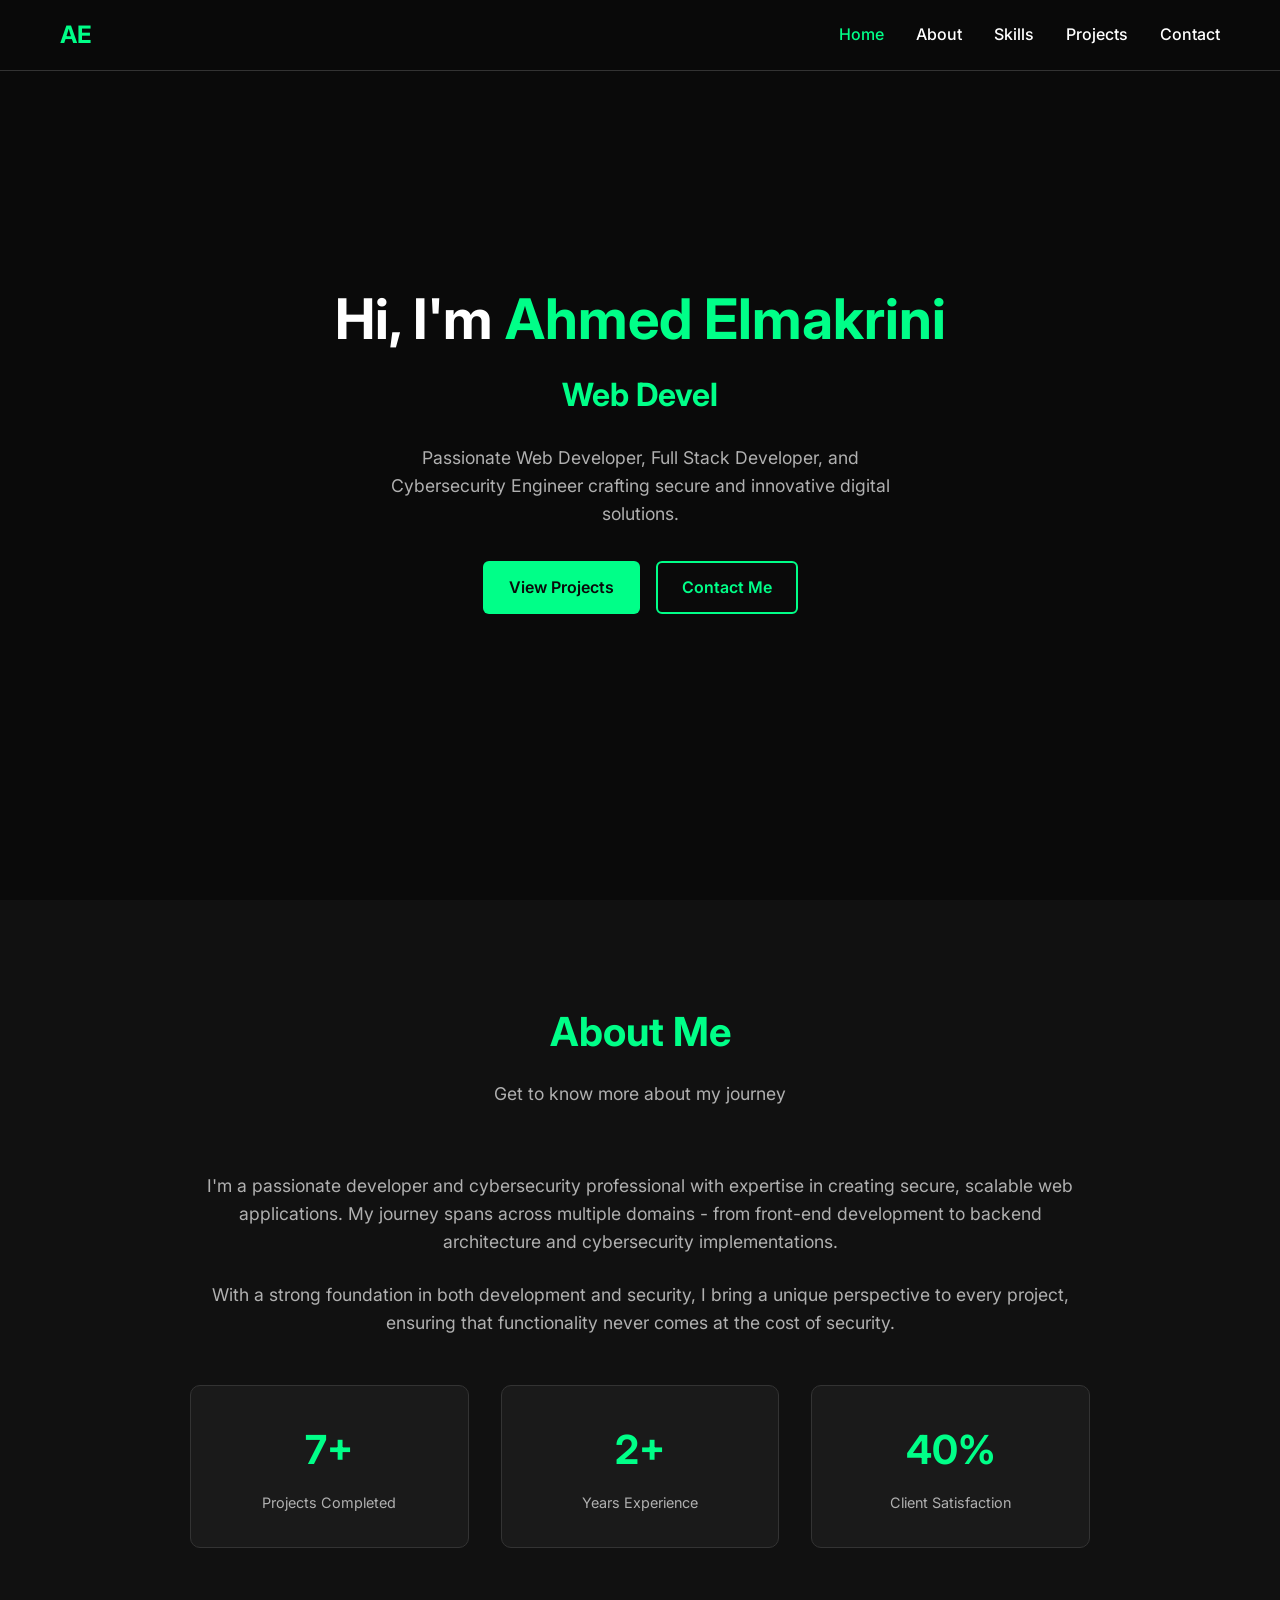
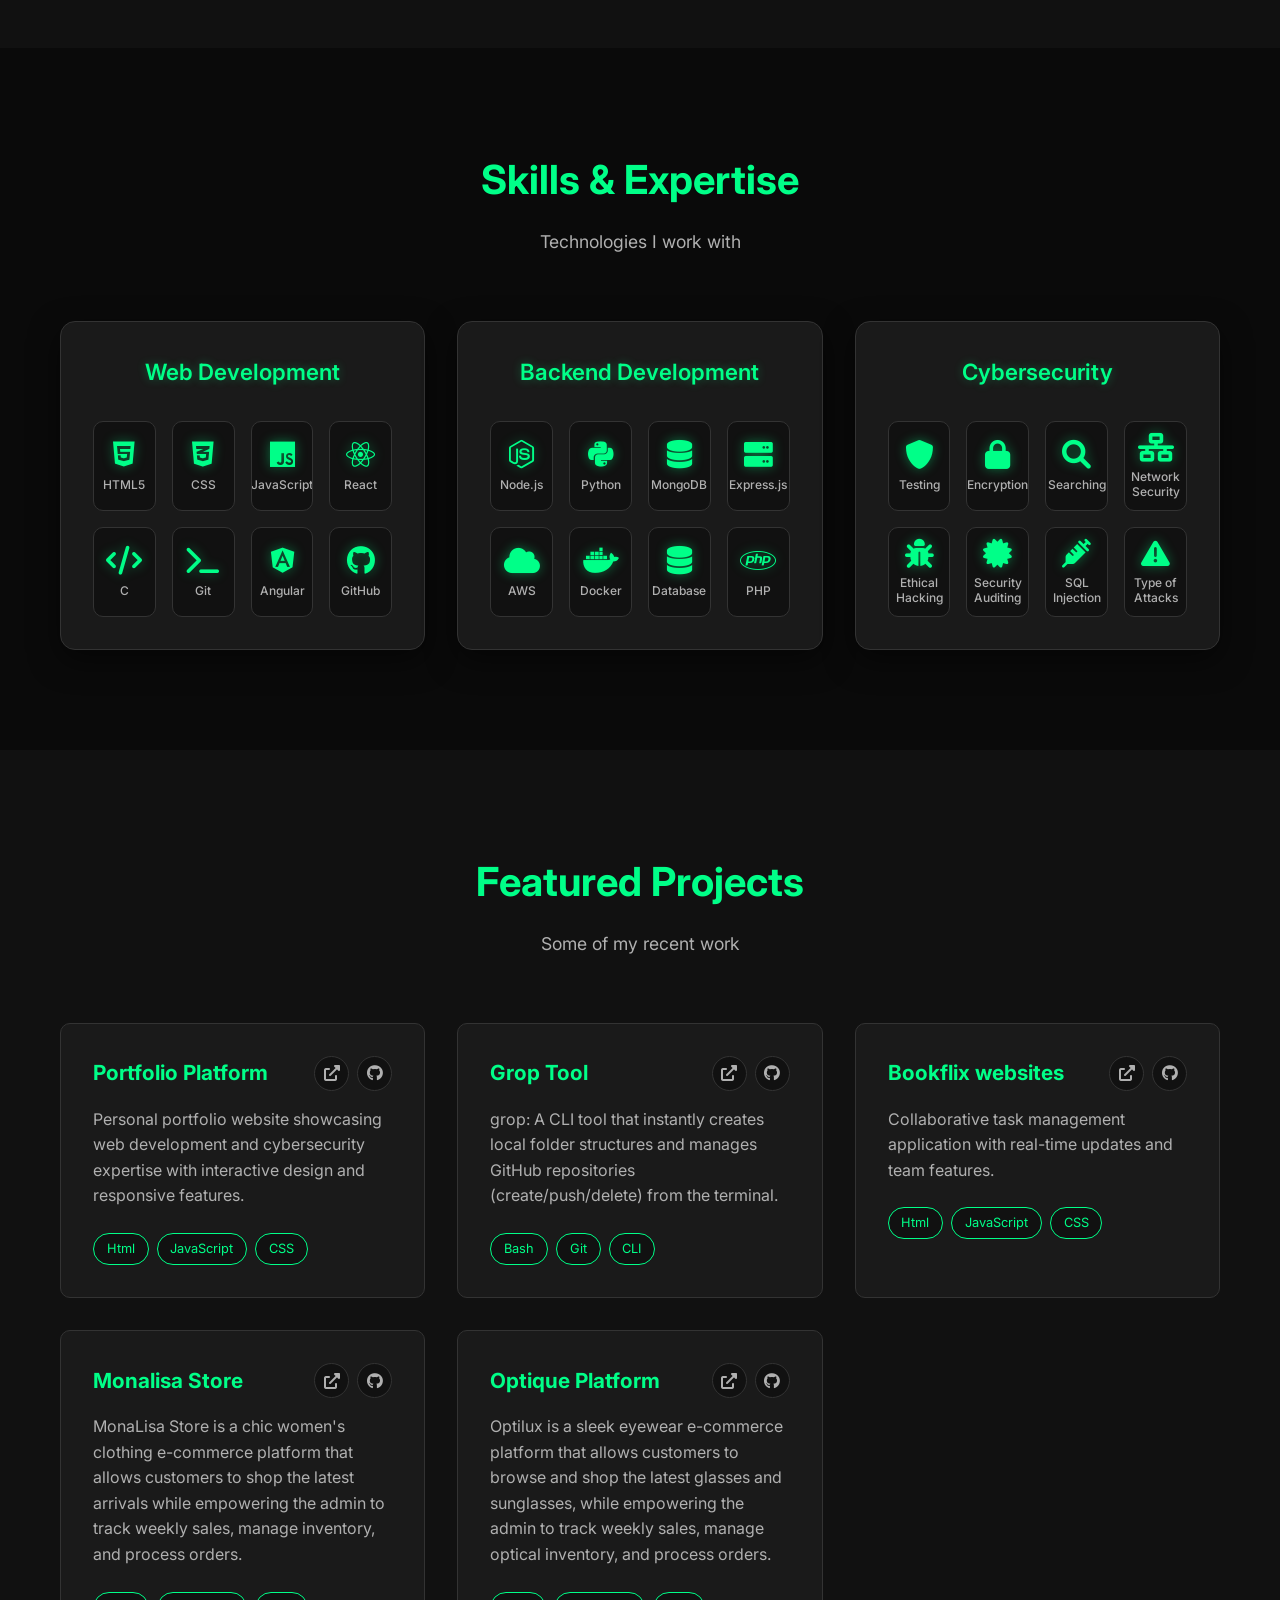
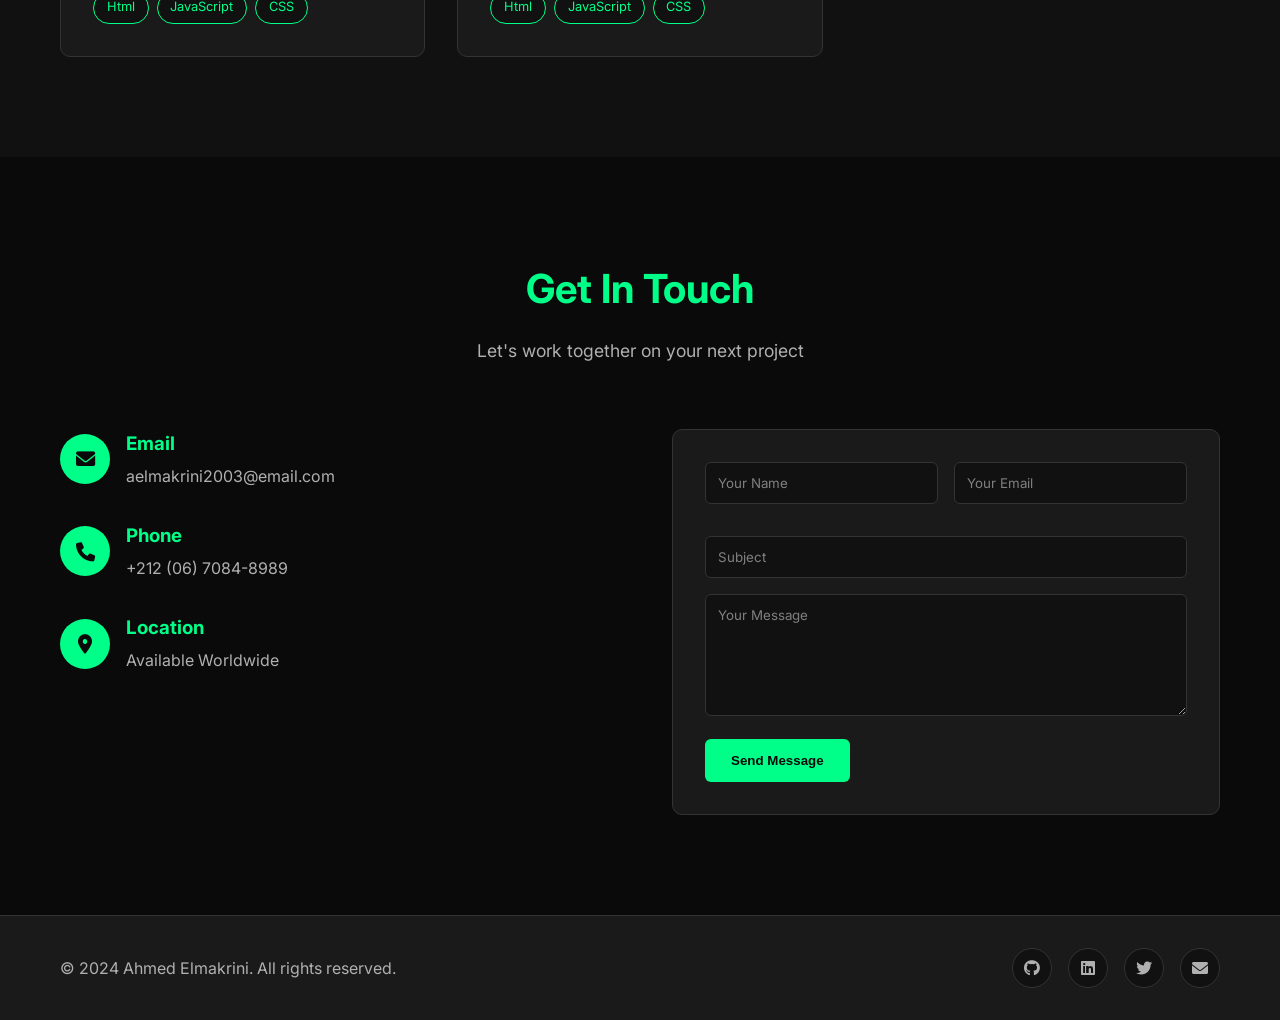
==== commit 2f298544: "added live link in project section for card monalisa and for optilux card" ====
--- a/index.html
+++ b/index.html
@@ -29,7 +29,7 @@
   <body>
     <!-- ! this is the header  -->
     <header>
-      <!-- Navigation -->
+      <!--? Navigation bar -->
       <nav class="navbar">
         <div class="nav-container">
           <div class="nav-logo">
@@ -52,7 +52,7 @@
     </header>
     <!-- ! this is the main content  -->
     <main>
-      <!-- Hero Section -->
+      <!--todo the Hero Section -->
       <section id="home" class="hero">
         <div class="container">
           <div class="hero-content">
@@ -72,7 +72,7 @@
             </div>
           </div>
         </div>
-        <!-- Hacker Terminal -->
+        <!--todo the Hacker Terminal -->
         <div class="hacker-terminal" id="hacker-terminal">
           <div class="terminal-header">
             <div class="terminal-controls">
@@ -98,7 +98,7 @@
           </div>
         </div>
       </section>
-      <!-- About Section -->
+      <!--todo the  About Section -->
       <section id="about" class="about">
         <div class="container">
           <div class="section-header">
@@ -137,7 +137,7 @@
           </div>
         </div>
       </section>
-      <!-- Skills Section -->
+      <!--todo the  Skills Section -->
       <section id="skills" class="skills">
         <div class="container">
           <div class="section-header">
@@ -169,8 +169,8 @@
                   <span>C</span>
                 </div>
                 <div class="skill-item">
-                  <i class="fas fa-code"></i>
-                  <span>C++</span>
+                  <i class="fas fa-terminal"></i>
+                  <span>Git</span>
                 </div>
                 <div class="skill-item">
                   <i class="fab fa-angular"></i>
@@ -224,7 +224,7 @@
               <div class="skills-grid">
                 <div class="skill-item">
                   <i class="fas fa-shield-alt"></i>
-                  <span>Penetration Testing</span>
+                  <span>Testing</span>
                 </div>
                 <div class="skill-item">
                   <i class="fas fa-lock"></i>
@@ -232,7 +232,7 @@
                 </div>
                 <div class="skill-item">
                   <i class="fas fa-search"></i>
-                  <span>Vulnerability Assessment</span>
+                  <span>Searching</span>
                 </div>
                 <div class="skill-item">
                   <i class="fas fa-network-wired"></i>
@@ -259,7 +259,7 @@
           </div>
         </div>
       </section>
-      <!-- Projects Section -->
+      <!-- todo the Projects Section -->
       <section id="projects" class="projects">
         <div class="container">
           <div class="section-header">
@@ -370,8 +370,9 @@
                 <h3>Monalisa Store</h3>
                 <div class="project-links">
                   <a
-                    href="#"
-                    class="project-link"
+                    href="https://ahmed200-em.github.io/monalisa-store/"
+                    class="project-link"
+                    target="_blank"
                     title="Open Monalisa Store"
                     aria-label="Open Monalisa Store"
                     ><i class="fas fa-external-link-alt" aria-hidden="true"></i
@@ -404,8 +405,9 @@
                 <h3>Optique Platform</h3>
                 <div class="project-links">
                   <a
-                    href="#"
-                    class="project-link"
+                    href="https://ahmed200-em.github.io/optilux-project-aid/index.html"
+                    class="project-link"
+                    target="_blank"
                     title="Open Portfolio Platform"
                     aria-label="Open Portfolio Platform"
                     ><i class="fas fa-external-link-alt" aria-hidden="true"></i
@@ -436,7 +438,7 @@
           </div>
         </div>
       </section>
-      <!-- Contact Section -->
+      <!-- todo the Contact Section -->
       <section id="contact" class="contact">
         <div class="container">
           <div class="section-header">
@@ -508,16 +510,17 @@
               ><i class="fab fa-github" aria-hidden="true"></i
             ></a>
             <a
-              href="#"
+              href="https://linkedin.com/in/ahmed-elmakrini"
               class="social-link"
               title="LinkedIn"
+              target="_blank"
               aria-label="LinkedIn"
               ><i class="fab fa-linkedin" aria-hidden="true"></i
             ></a>
-            <a href="#" class="social-link" title="Twitter" aria-label="Twitter"
+            <a href="" class="social-link" title="Twitter" aria-label="Twitter"
               ><i class="fab fa-twitter" aria-hidden="true"></i
             ></a>
-            <a href="#" class="social-link" title="Email" aria-label="Email"
+            <a href="" class="social-link" title="Email" aria-label="Email"
               ><i class="fas fa-envelope" aria-hidden="true"></i
             ></a>
           </div>
--- a/css/style.css
+++ b/css/style.css
@@ -37,8 +37,8 @@
   margin: 0 auto;
   padding: 0 20px;
 }
-/* ! this is the header  */
-/* Navigation */
+/* ! this is the header style  */
+/*? Navigation */
 .navbar {
   position: fixed;
   top: 0;
@@ -97,8 +97,7 @@
   background: var(--primary-color);
   transition: 0.3s;
 }
-/* ! this is the main  */
-/* Hero Section */
+/* ! this is the hero section  */
 .hero {
   min-height: 100vh;
   display: flex;
@@ -187,180 +186,7 @@
   position: relative;
   height: 400px;
 }
-
-/* Student ID Card */
-.student-card {
-  width: 300px;
-  height: 450px;
-  background: linear-gradient(
-    135deg,
-    var(--bg-card) 0%,
-    rgba(26, 26, 26, 0.98) 100%
-  );
-  border-radius: 12px;
-  box-shadow:
-    0 20px 40px rgba(0, 0, 0, 0.7),
-    0 0 30px rgba(0, 255, 136, 0.3),
-    inset 0 2px 0 rgba(255, 255, 255, 0.1);
-  margin: 20px auto;
-  position: relative;
-  transition: all 0.4s ease;
-  border: 2px solid var(--primary-color);
-  -webkit-backdrop-filter: blur(15px);
-  backdrop-filter: blur(15px);
-  overflow: hidden;
-  display: flex;
-  flex-direction: column;
-}
-
-.student-card::before {
-  content: "";
-  position: absolute;
-  top: 0;
-  left: 0;
-  right: 0;
-  height: 3px;
-  background: linear-gradient(
-    90deg,
-    var(--primary-color),
-    #00c8ff,
-    var(--primary-color)
-  );
-  opacity: 0.9;
-}
-
-.student-card:hover {
-  transform: translateY(-8px) scale(1.02);
-  box-shadow:
-    0 30px 60px rgba(0, 0, 0, 0.8),
-    0 0 40px rgba(0, 255, 136, 0.4),
-    inset 0 2px 0 rgba(255, 255, 255, 0.2);
-  border-color: rgba(0, 255, 136, 0.9);
-}
-
-/* Card Header */
-.card-header {
-  background: rgba(0, 255, 136, 0.1);
-  padding: 15px;
-  text-align: center;
-  border-bottom: 1px solid rgba(0, 255, 136, 0.3);
-  position: relative;
-}
-
-.card-header h3 {
-  color: var(--primary-color);
-  font-size: 0.75rem;
-  font-weight: 900;
-  letter-spacing: 1px;
-  margin: 0 0 5px 0;
-  text-shadow: 0 0 10px rgba(0, 255, 136, 0.3);
-}
-
-.card-header p {
-  color: var(--text-secondary);
-  font-size: 0.9rem;
-  font-weight: 900;
-  margin: 0;
-}
-
-/* Card Photo */
-.card-photo {
-  flex: 1;
-  padding: 30px;
-  display: flex;
-  align-items: center;
-  justify-content: center;
-}
-
-.card-photo img {
-  width: 180px;
-  height: 220px;
-  border-radius: 8px;
-  object-fit: cover;
-  border: 2px solid rgba(0, 255, 136, 0.3);
-  box-shadow: 0 5px 20px rgba(0, 0, 0, 0.3);
-  transition: all 0.3s ease;
-}
-
-.student-card:hover .card-photo img {
-  transform: scale(1.02);
-  border-color: var(--primary-color);
-  box-shadow: 0 8px 25px rgba(0, 255, 136, 0.2);
-}
-
-/* Card Info */
-.card-info {
-  background: rgba(0, 255, 136, 0.05);
-  padding: 15px;
-  text-align: center;
-  border-top: 1px solid rgba(0, 255, 136, 0.2);
-}
-
-.student-id {
-  color: var(--primary-color);
-  font-size: 1rem;
-  font-weight: 600;
-  margin-bottom: 8px;
-  text-shadow: 0 0 8px rgba(0, 255, 136, 0.3);
-  letter-spacing: 0.5px;
-}
-
-.university {
-  color: var(--text-secondary);
-  font-size: 0.75rem;
-  font-weight: 500;
-  line-height: 1.3;
-  margin: 0;
-}
-
-/* Neck Badge Threads */
-
-.student-info h2 {
-  color: var(--text-primary);
-  font-size: 1.3rem;
-  font-weight: 700;
-  margin: 0 0 0.5rem 0;
-}
-
-.student-id {
-  color: var(--primary-color);
-  font-size: 0.9rem;
-  font-weight: 600;
-  margin: 0 0 0.3rem 0;
-}
-
-.department {
-  color: var(--text-secondary);
-  font-size: 0.8rem;
-  line-height: 1.3;
-  margin: 0;
-}
-
-/* Card Footer */
-.card-footer {
-  display: flex;
-  justify-content: space-between;
-  align-items: center;
-  padding: 1rem 1.5rem;
-  border-top: 1px solid rgba(0, 255, 136, 0.2);
-  background: rgba(0, 255, 136, 0.03);
-  margin-top: auto;
-}
-
-.valid-date {
-  color: var(--text-secondary);
-  font-size: 0.75rem;
-  font-weight: 500;
-}
-
-.signature {
-  color: var(--primary-color);
-  font-size: 0.8rem;
-  font-weight: 600;
-  font-style: italic;
-}
-
-/* Hacker Terminal */
+/*?the Hacker Terminal */
 .hacker-terminal {
   position: fixed;
   top: 50%;
@@ -551,7 +377,7 @@
   min-width: 40px;
 }
 
-/* Sections */
+/*todo all Sections */
 section {
   padding: 100px 0;
 }
@@ -573,7 +399,7 @@
   color: var(--text-secondary);
 }
 
-/* About Section */
+/*todo the About Section */
 .about {
   background: var(--bg-secondary);
 }
@@ -628,7 +454,7 @@
   font-size: 0.9rem;
 }
 
-/* Skills Section */
+/*todo the Skills Section */
 .skills-container {
   display: grid;
   grid-template-columns: repeat(3, 1fr);
@@ -746,7 +572,7 @@
   font-weight: 600;
 }
 
-/* Projects Section */
+/*todo the Projects Section */
 .projects {
   background: var(--bg-secondary);
 }
@@ -829,7 +655,7 @@
   border: 1px solid var(--primary-color);
 }
 
-/* Contact Section */
+/*todo the Contact Section */
 .contact-content {
   display: grid;
   grid-template-columns: 1fr 1fr;
@@ -902,7 +728,7 @@
   color: var(--text-muted);
 }
 
-/* Footer */
+/*! this the Footer style */
 .footer {
   background: var(--bg-card);
   padding: 2rem 0;
@@ -945,7 +771,7 @@
   transform: translateY(-2px);
 }
 
-/* Mobile Responsive */
+/*this is Mobile Responsive */
 @media (max-width: 768px) {
   /* Navigation optimized for mobile */
   .navbar {
@@ -1112,54 +938,14 @@
   .hero-visual {
     height: 320px;
   }
-
-  /* Student Card Mobile */
-  .student-card {
-    width: 240px;
-    height: 350px;
-  }
-
-  .card-photo {
-    padding: 15px;
-  }
-
-  .card-photo img {
-    width: 160px;
-    height: 190px;
-  }
-
-  .card-header {
-    padding: 12px;
-  }
-
-  .card-header h3 {
-    font-size: 0.8rem;
-  }
-
-  .card-header p {
-    font-size: 0.75rem;
-  }
-
-  .card-info {
-    padding: 12px;
-  }
-
-  .student-id {
-    font-size: 0.9rem;
-  }
-
-  .university {
-    font-size: 0.7rem;
-  }
-
-  /* Mobile touch improvements */
+  /*? Mobile touch improvements */
   .skill-item,
   .project-card,
   .stat-item {
     cursor: pointer;
   }
 
-  /* Better tap targets for mobile */
+  /*? Better tap targets for mobile */
   .nav-link {
     padding: 0.8rem;
     display: block;
@@ -1172,7 +958,7 @@
   }
 }
 
-/* iPhone specific optimizations */
+/*! iPhone specific optimizations */
 @media (max-width: 414px) {
   .container {
     padding: 0 15px;
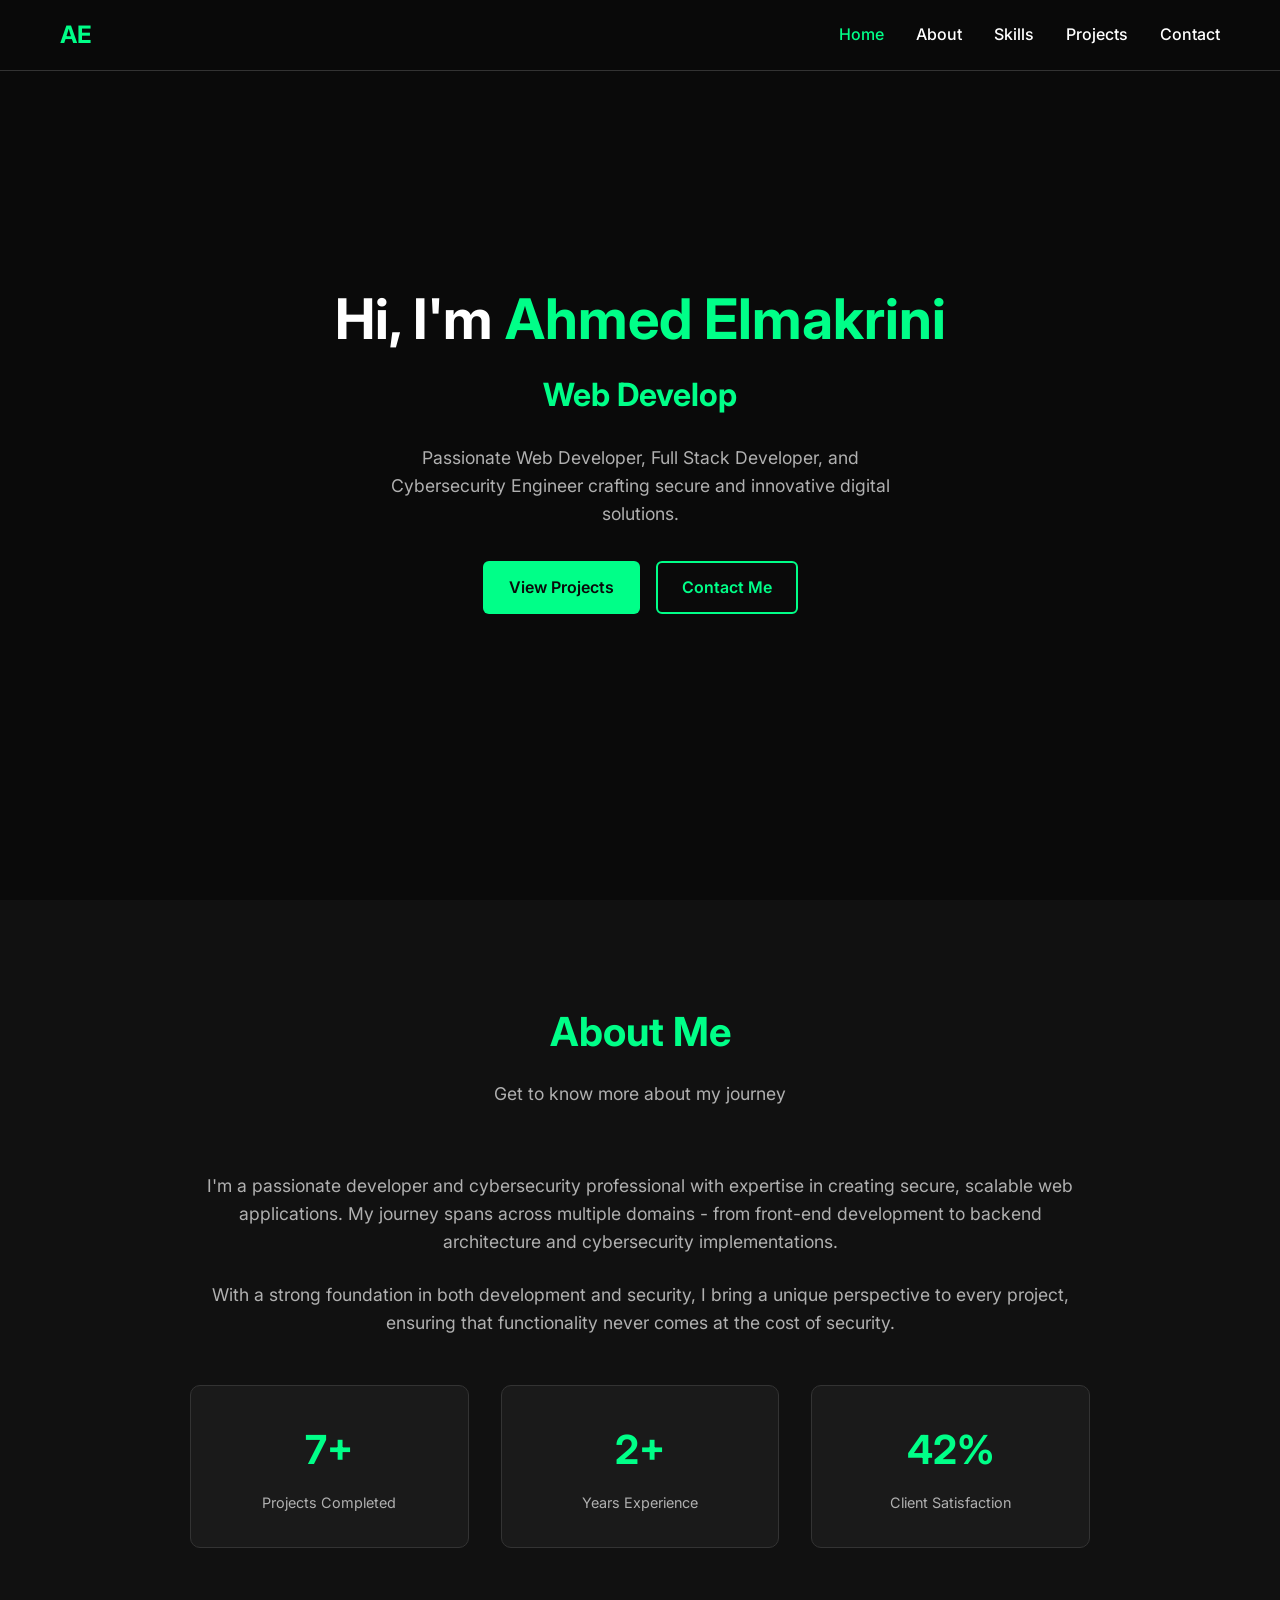
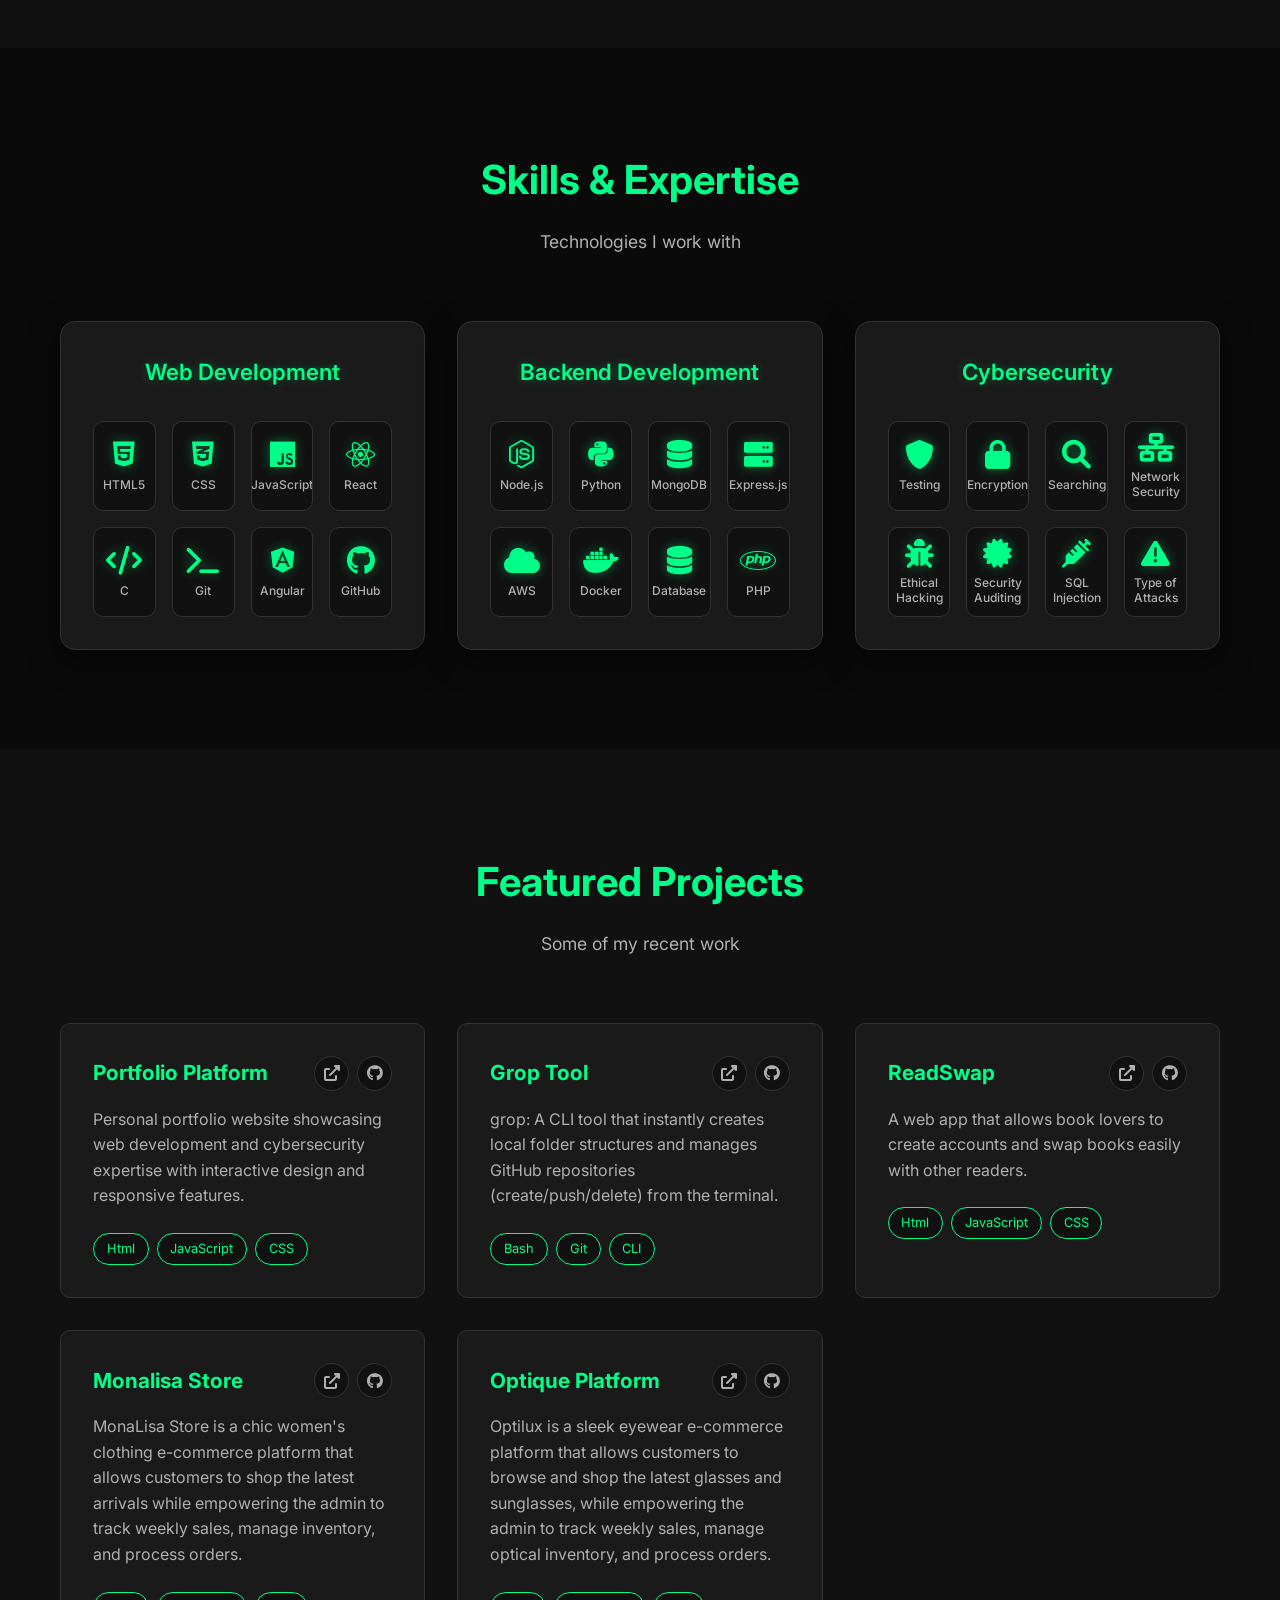
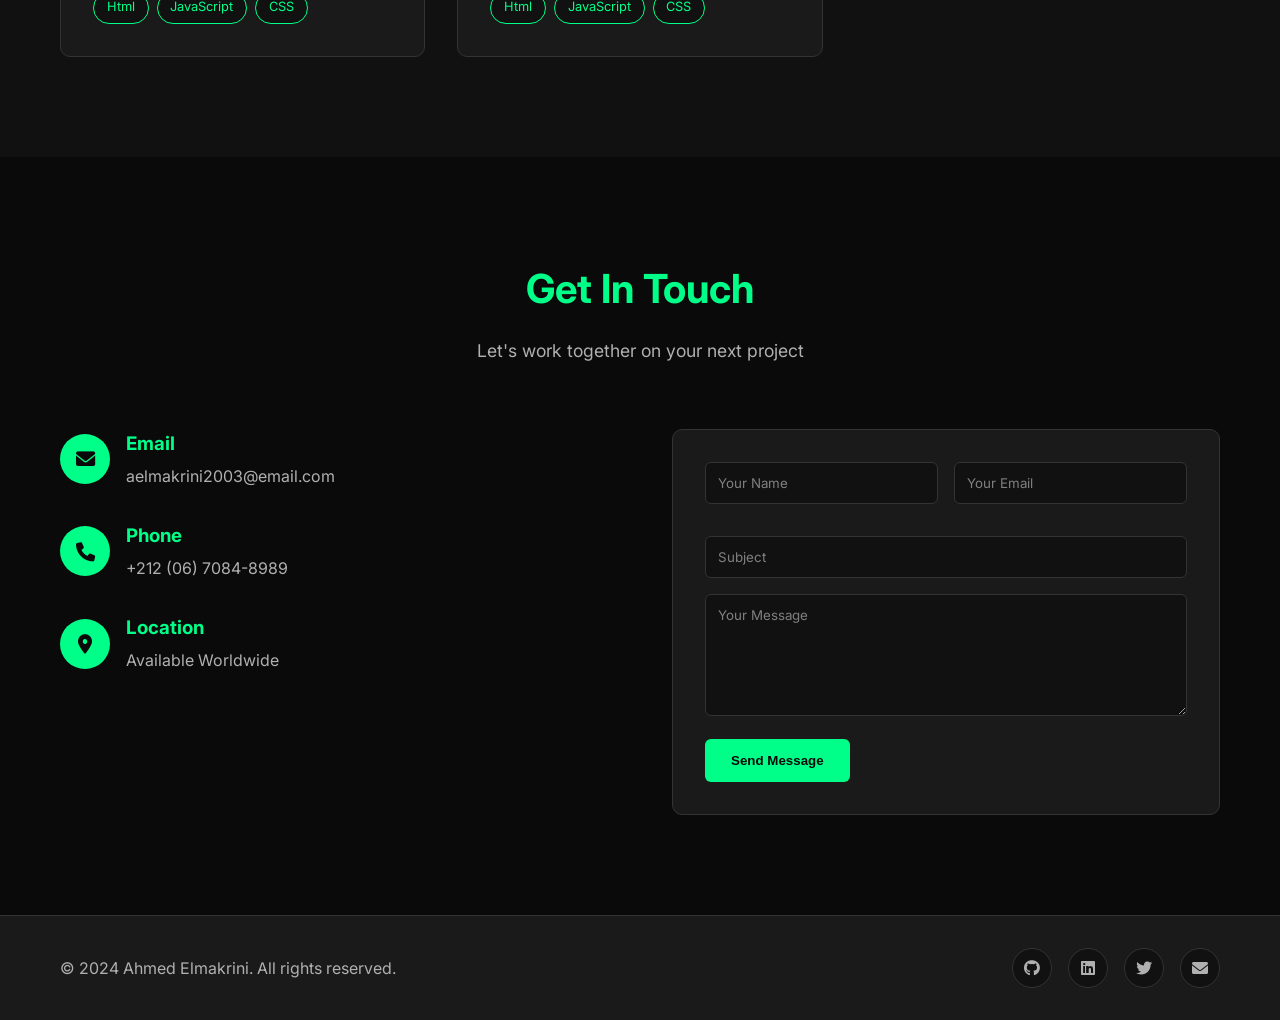
==== commit 84cdff9c: "i changed the third card in project to book project and i add link github repo and hosted in github " ====
--- a/index.html
+++ b/index.html
@@ -335,17 +335,17 @@
             </div>
             <div class="project-card">
               <div class="project-header">
-                <h3>Bookflix websites</h3>
+                <h3>ReadSwap</h3>
                 <div class="project-links">
                   <a
-                    href="#"
+                    href="https://ahmed200-em.github.io/ReadSwap/"
                     class="project-link"
                     title="Open Bookflix Websites"
                     aria-label="Open Bookflix Websites"
                     ><i class="fas fa-external-link-alt" aria-hidden="true"></i
                   ></a>
                   <a
-                    href="https://github.com/ahmed200-em/bookflix-web"
+                    href="https://github.com/ahmed200-em/ReadSwap.git"
                     class="project-link"
                     title="View Task Management App on GitHub"
                     aria-label="View Task Management App on GitHub"
@@ -356,8 +356,8 @@
                 </div>
               </div>
               <p>
-                Collaborative task management application with real-time updates
-                and team features.
+                A web app that allows book lovers to create accounts and swap
+                books easily with other readers.
               </p>
               <div class="project-tags">
                 <span class="tag">Html</span>
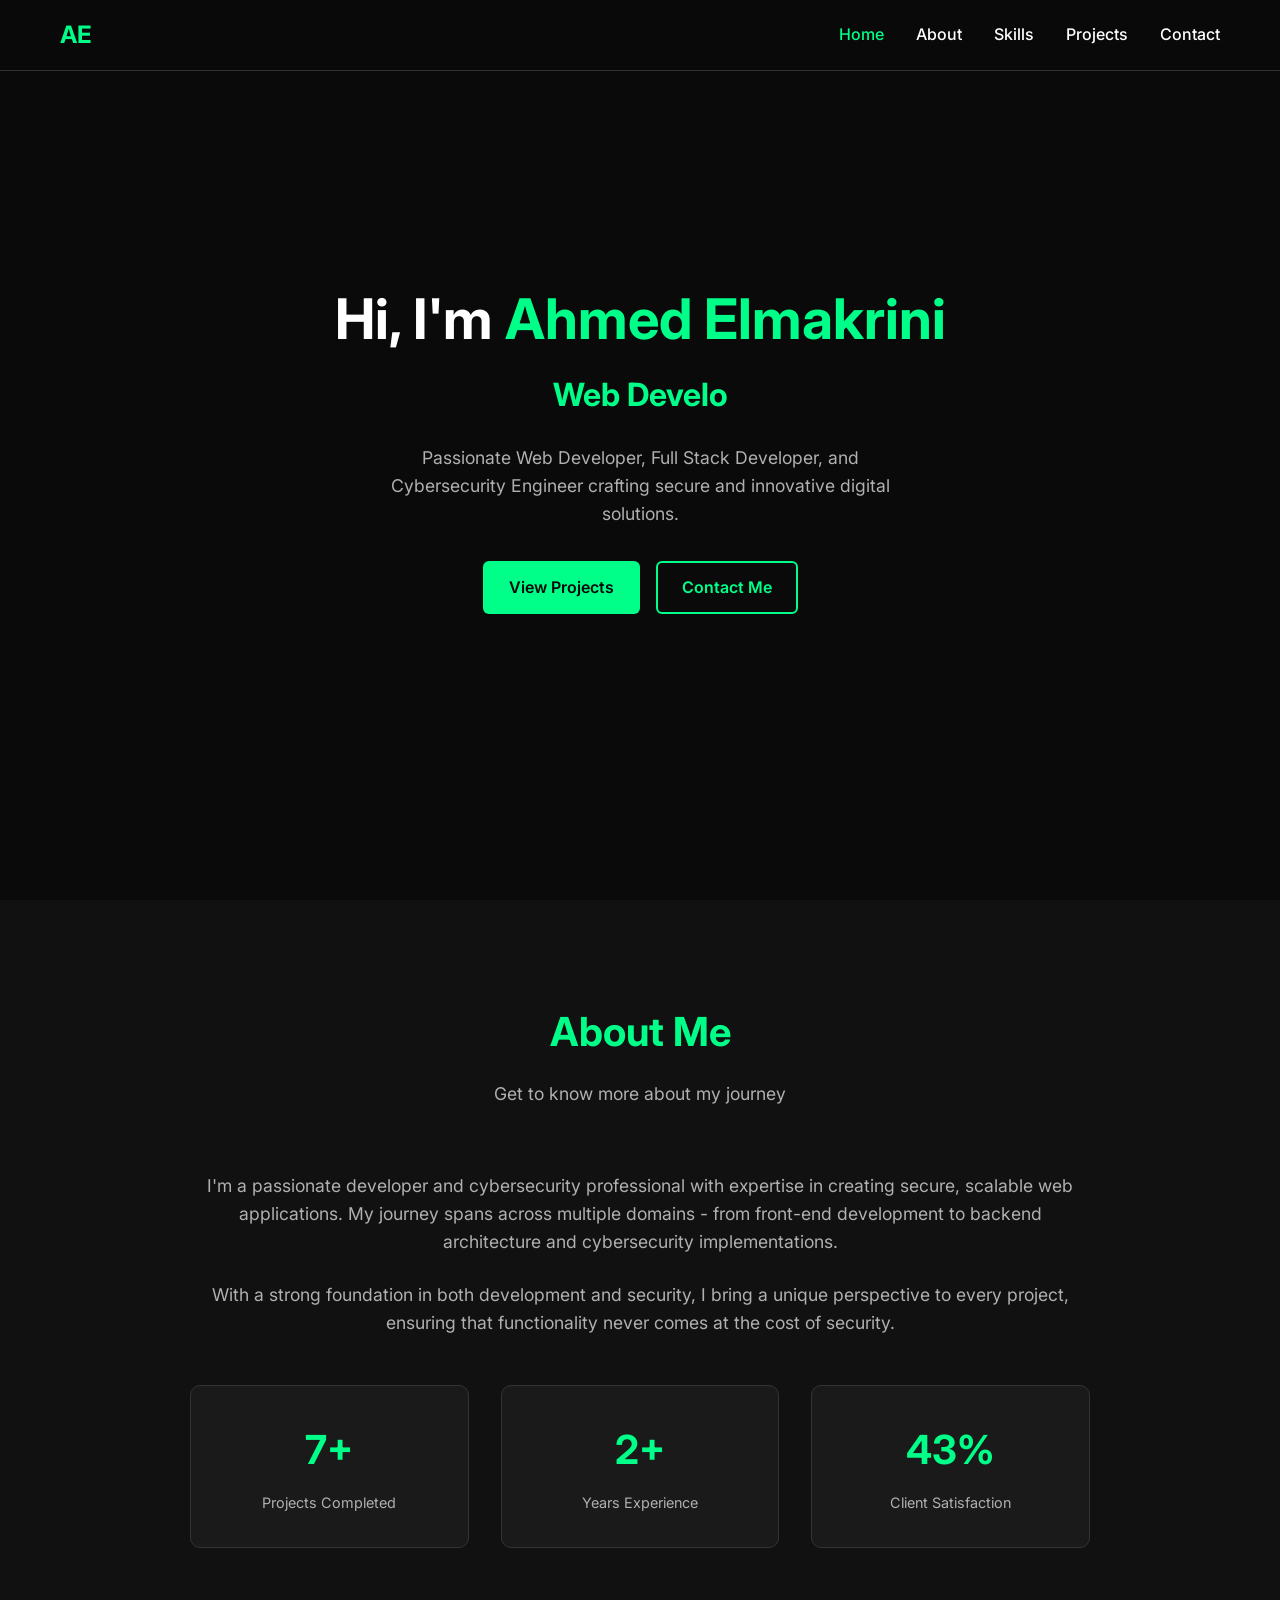
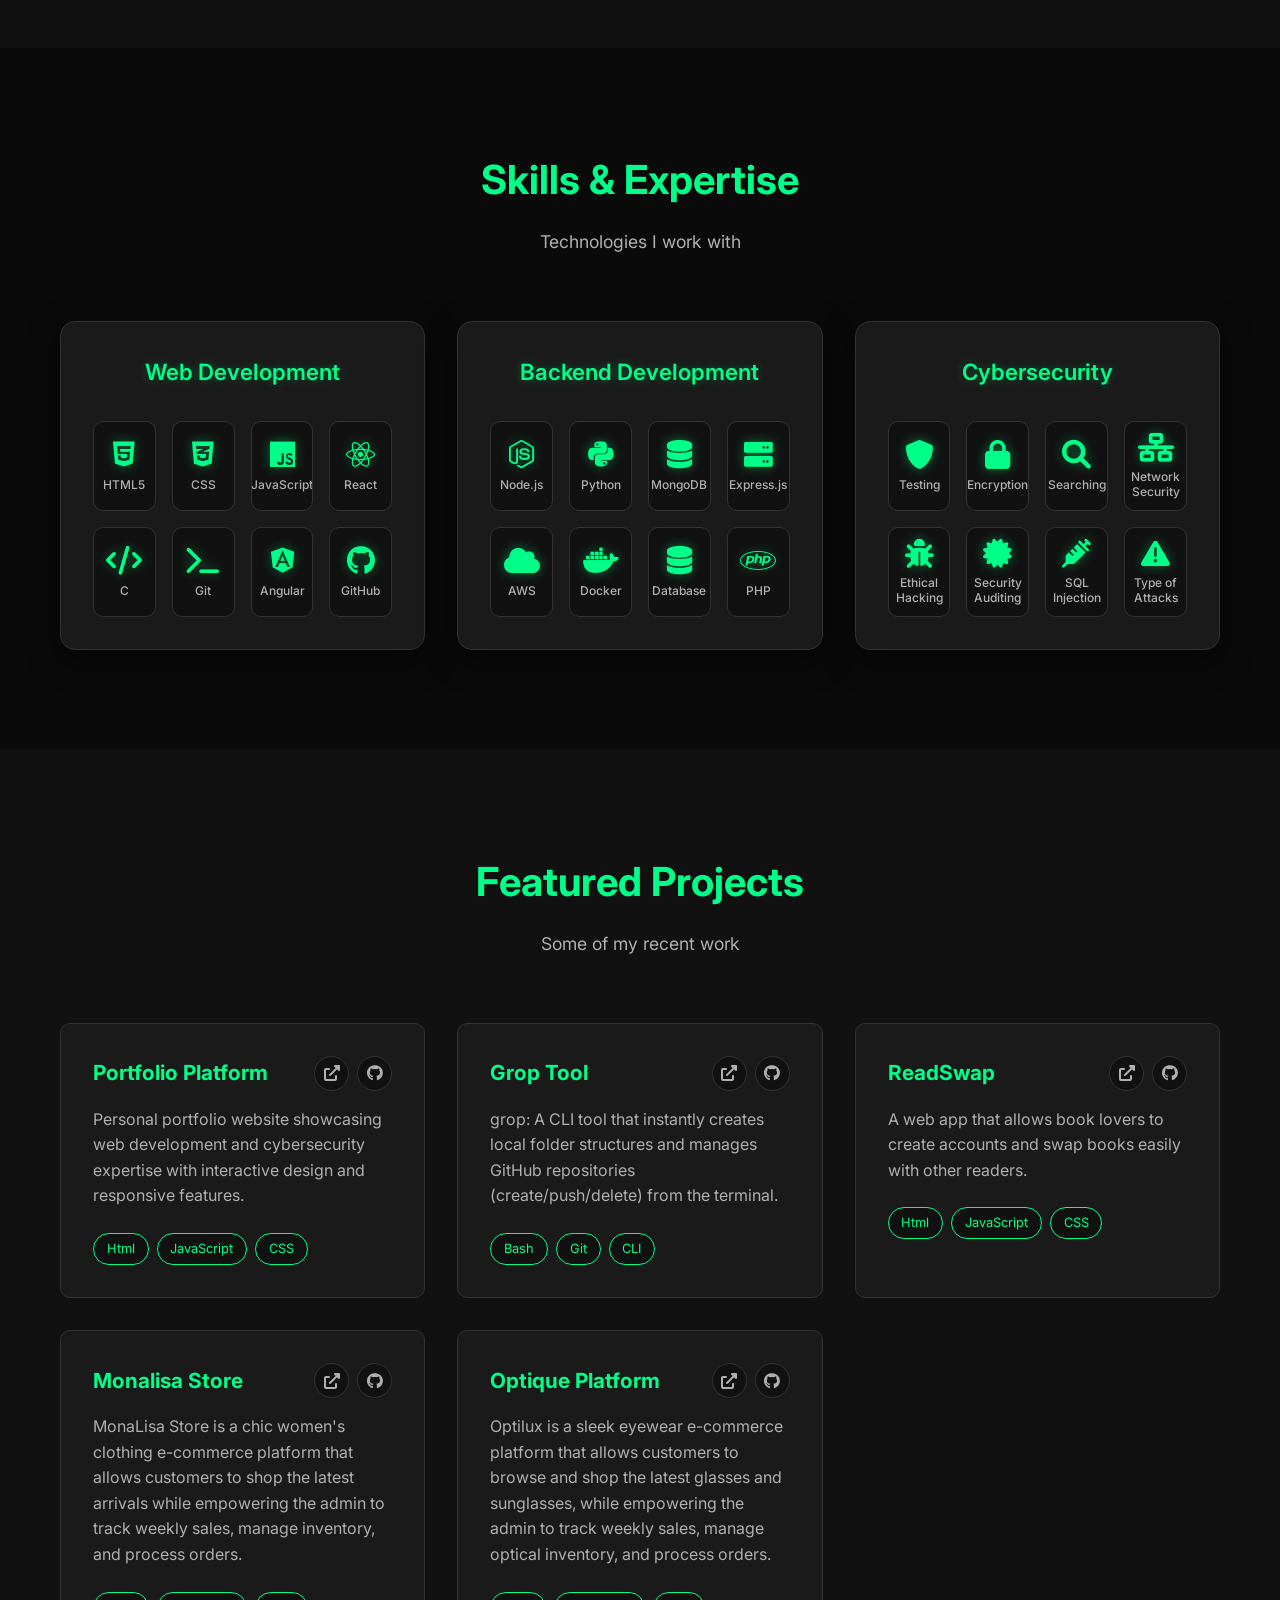
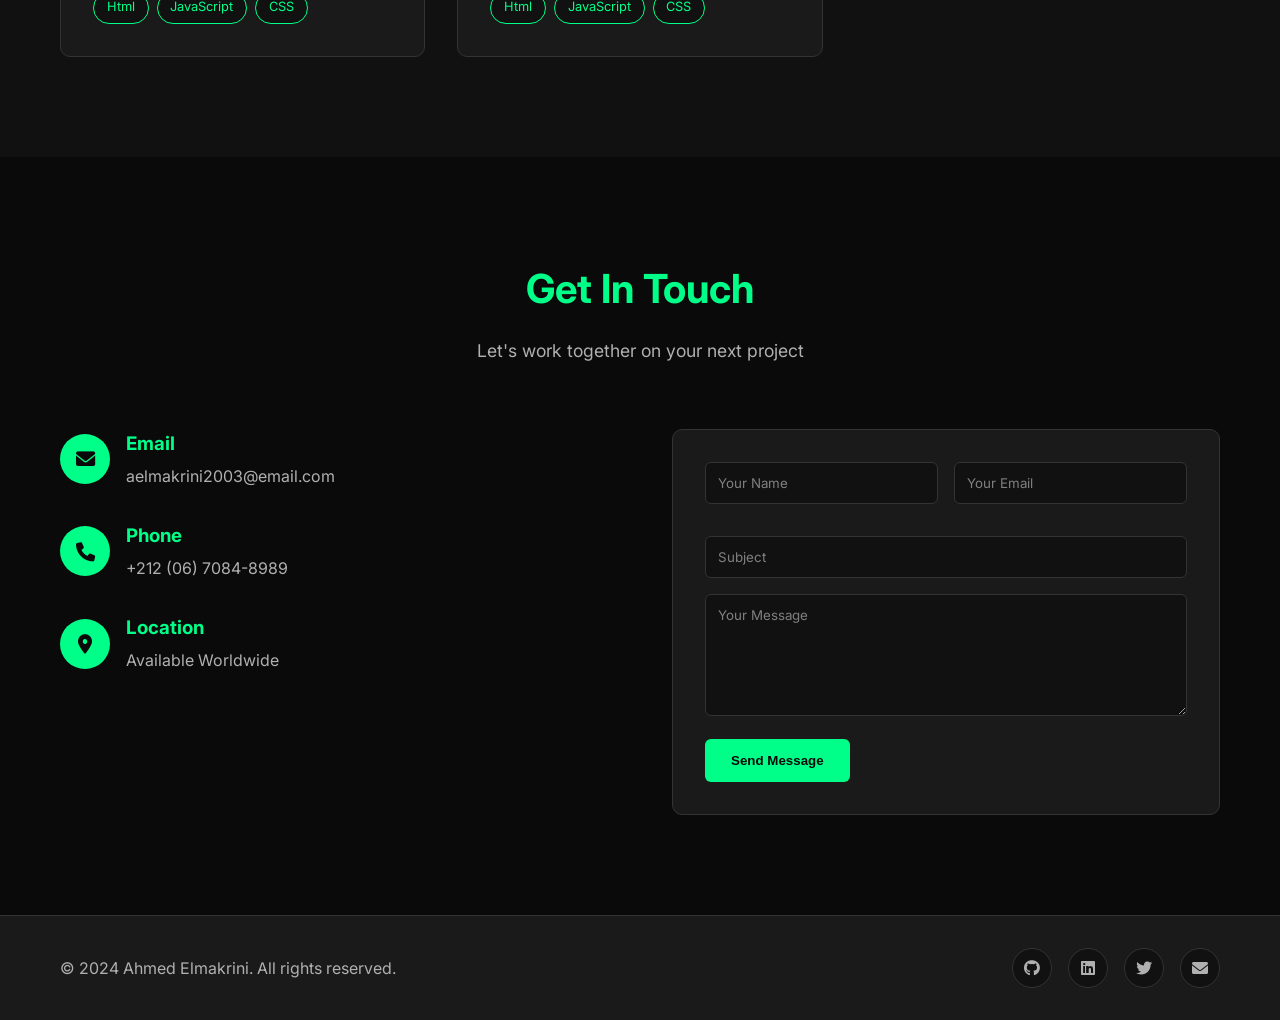
==== commit 7761e4e2: "add target blank to the third project link and updated the screenshot of the page in the readme file" ====
--- a/index.html
+++ b/index.html
@@ -340,6 +340,7 @@
                   <a
                     href="https://ahmed200-em.github.io/ReadSwap/"
                     class="project-link"
+                    target="_blank"
                     title="Open Bookflix Websites"
                     aria-label="Open Bookflix Websites"
                     ><i class="fas fa-external-link-alt" aria-hidden="true"></i
